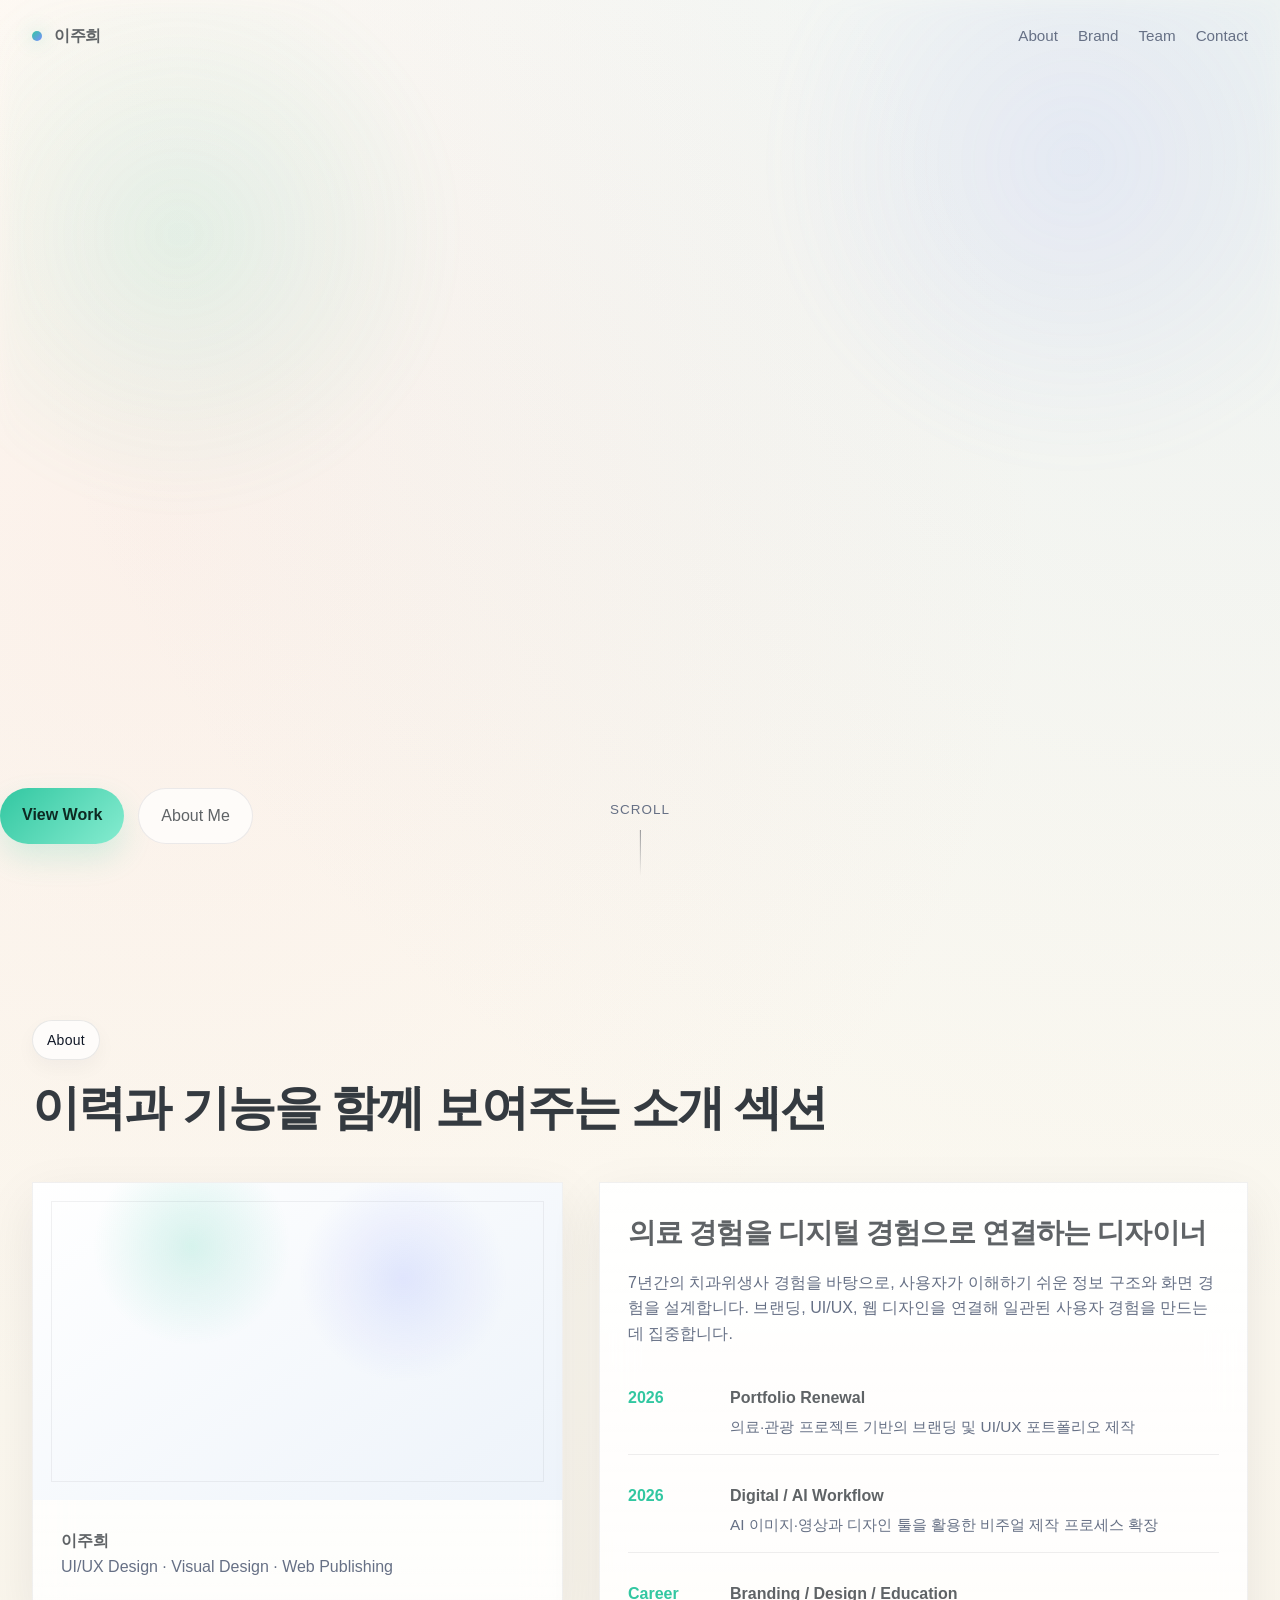
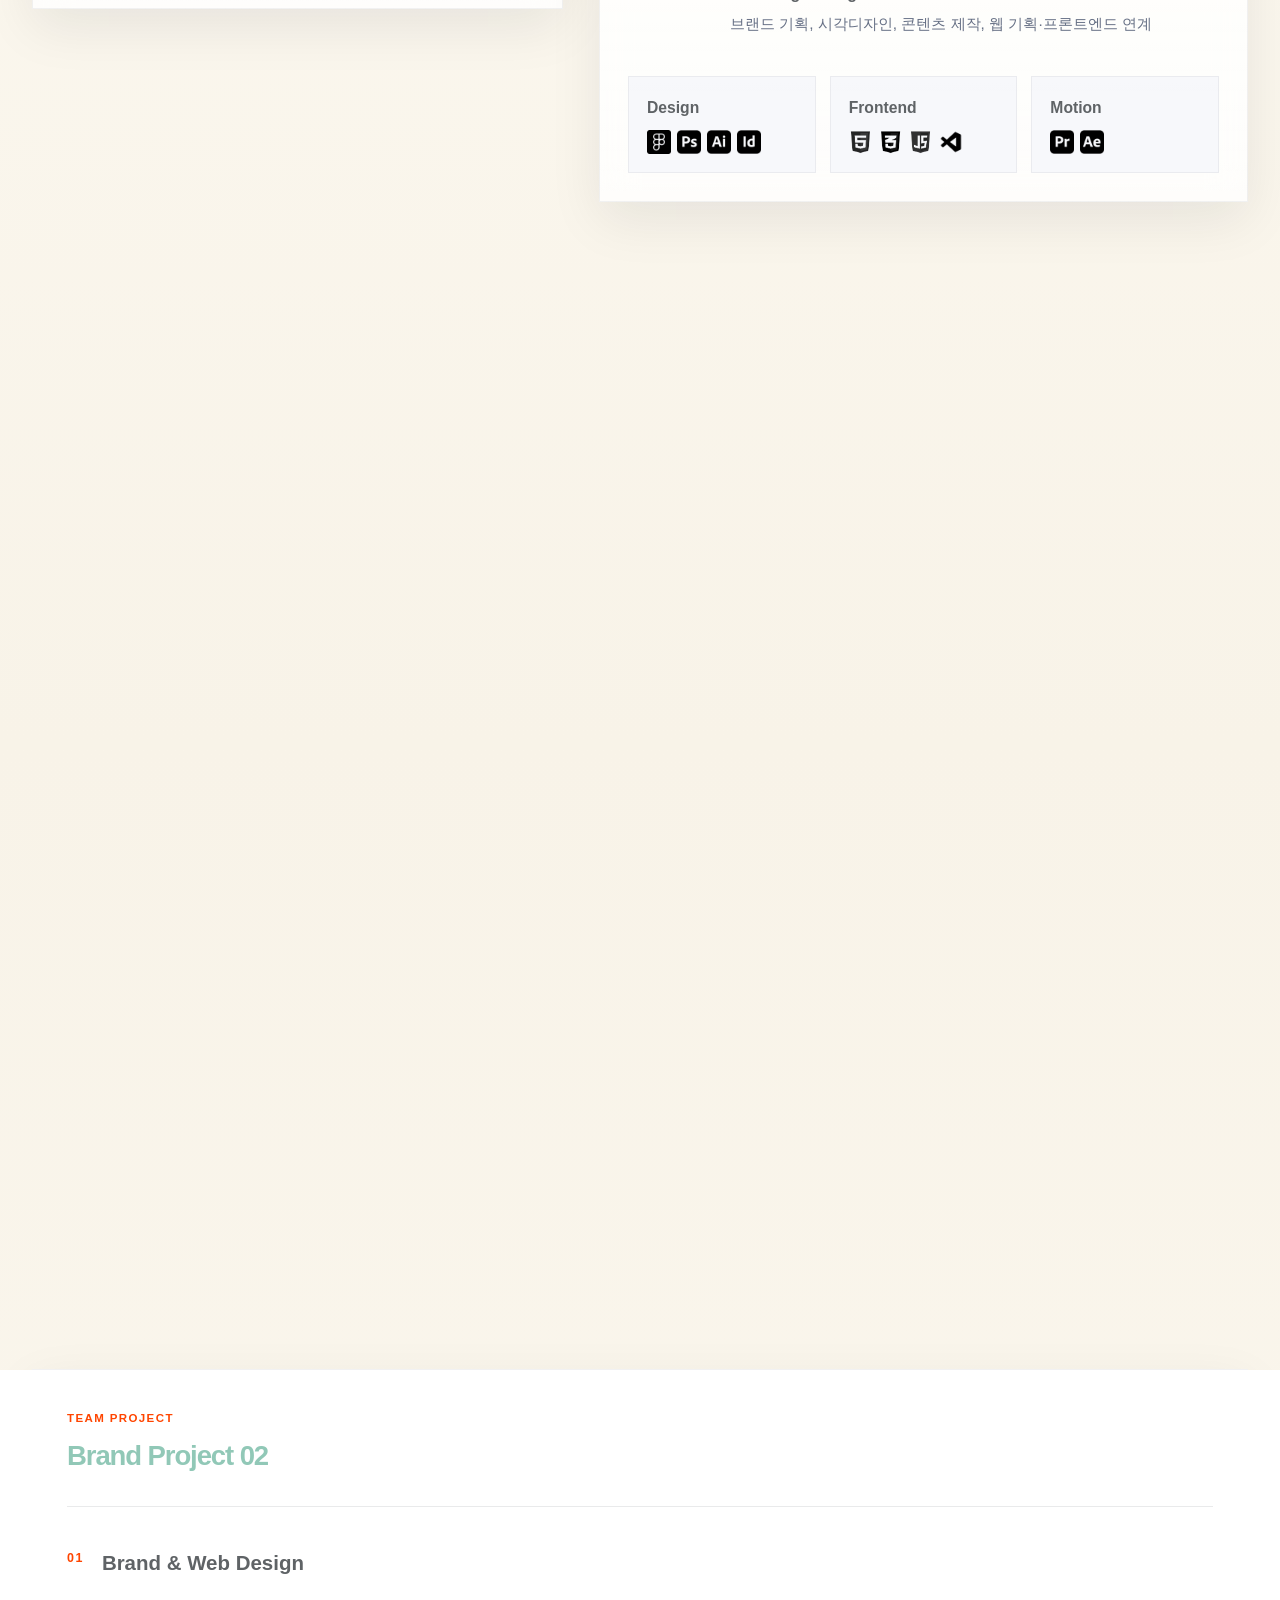
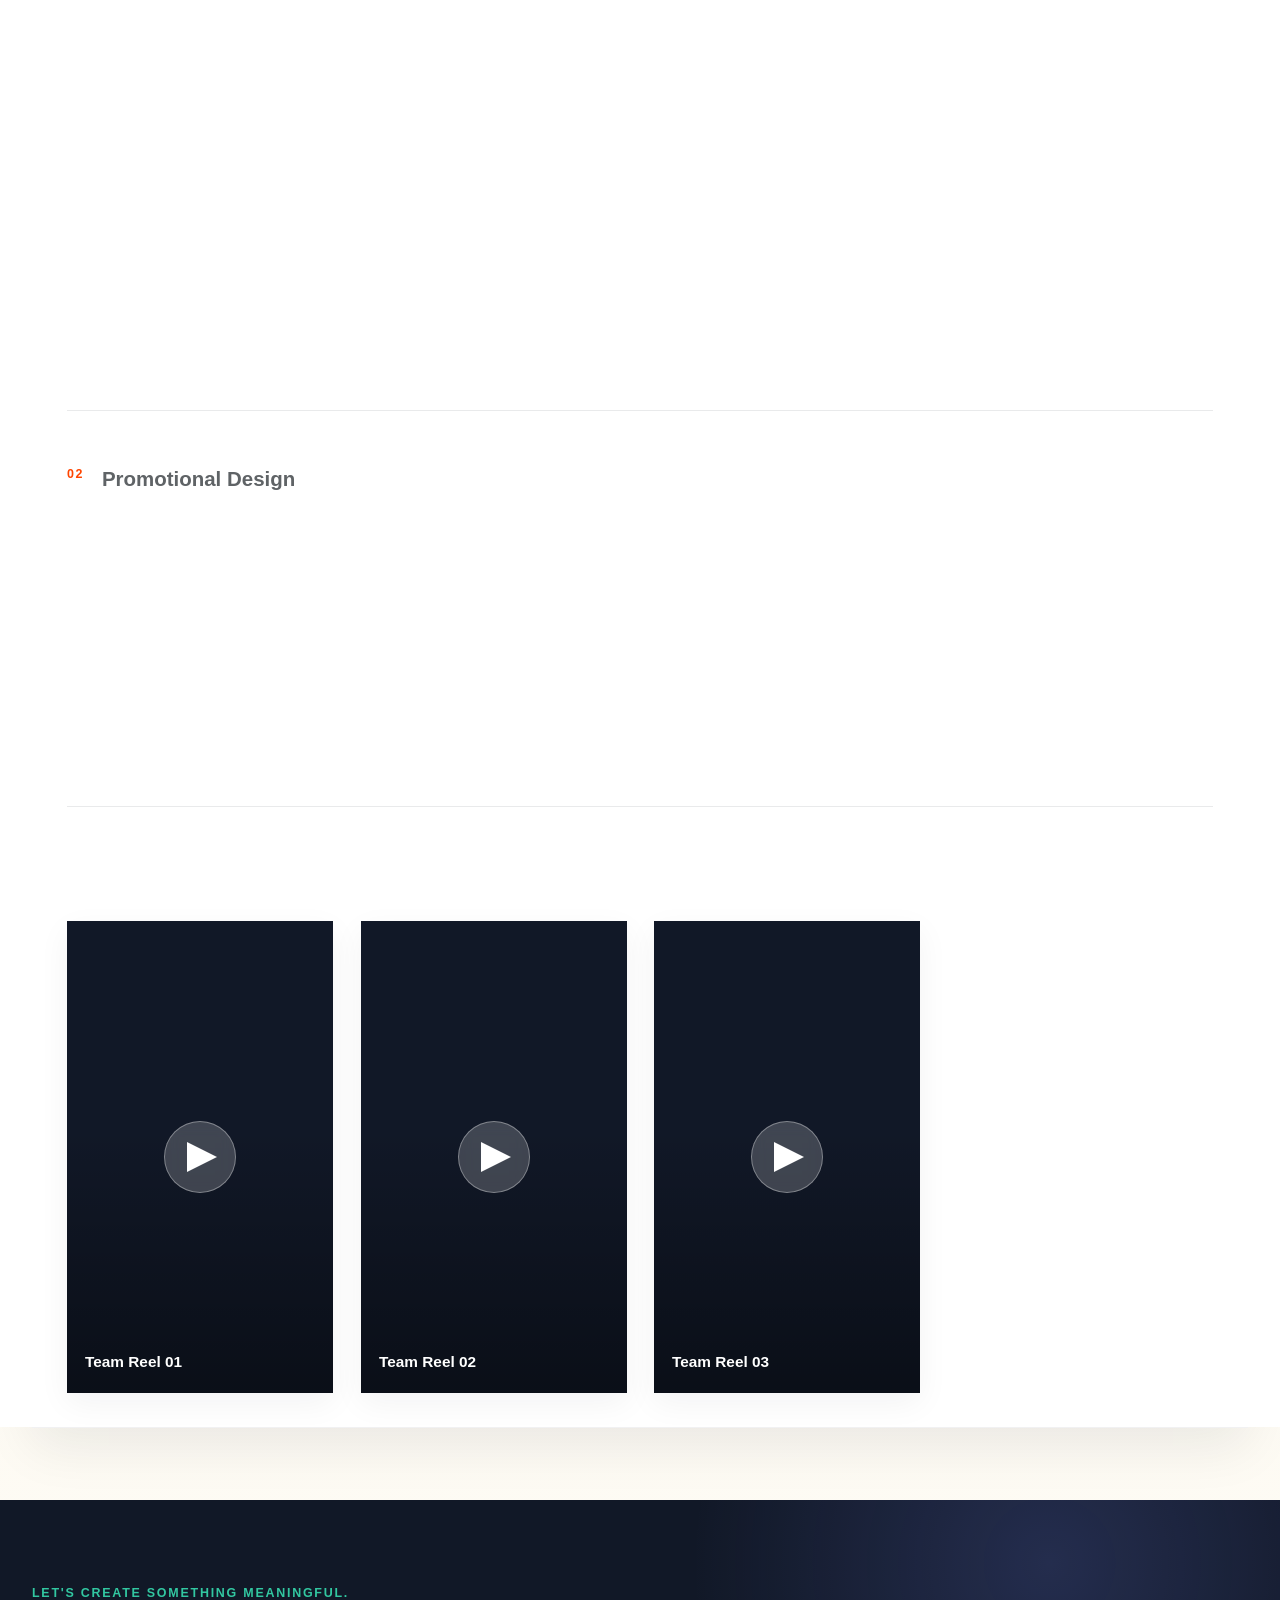
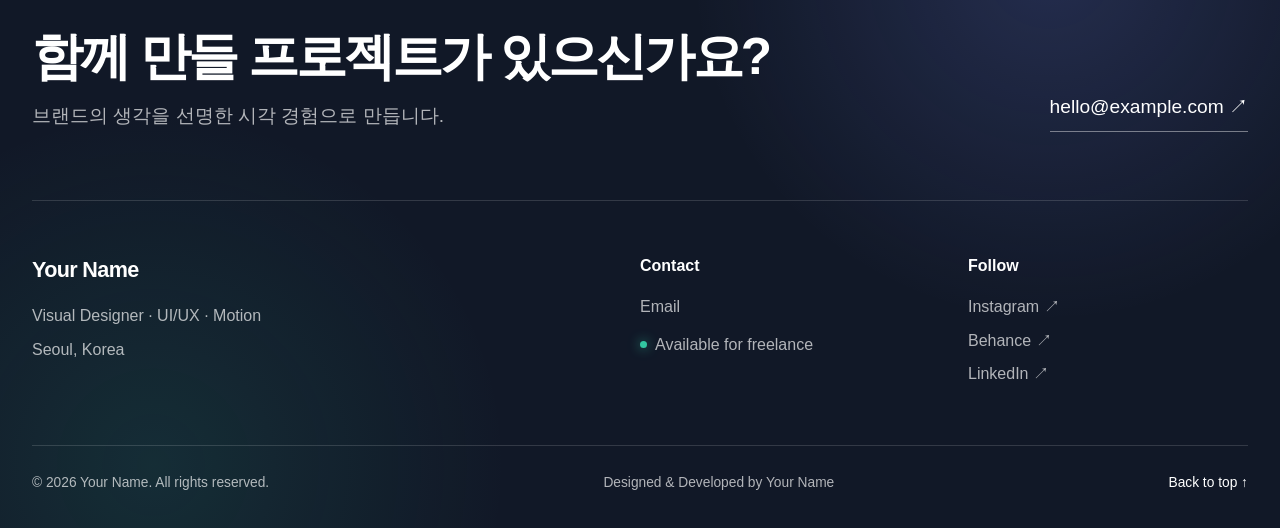
==== index.html @ fa0b9710 "Update index.html" ====
<!DOCTYPE html>
<html lang="ko">

<head>
  <meta charset="UTF-8" />
  <meta name="viewport" content="width=device-width, initial-scale=1.0" />
  <title>Portfolio</title>
  <link rel="shortcut icon" href="assets/img/favicon.svg" type="image/x-icon">
  <link rel="stylesheet" href="assets/css/style.css">

</head>

<body>
  <header class="site-header" id="siteHeader">
    <nav class="nav">
      <a href="#hero" class="brand">이주희</a>
      <div class="nav-links">
        <a href="#about">About</a>
        <a href="#branding">Brand</a>
        <a href="#team-project">Team</a>
        <a href="#contact">Contact</a>
      </div>
    </nav>
  </header>

  <main>
    <section class="hero" id="hero">
      <video class="hero-video" autoplay muted loop playsinline preload="metadata">
        <source src="assets/video/Portfolio_Hero_Video.mp4" />
      </video>
      <div class="hero-inner">
        <div class="hero-actions">
          <a class="btn btn-primary" href="#branding">View Work</a>
          <a class="btn btn-secondary" href="#about">About Me</a>
        </div>
      </div>

      <div class="scroll-indicator">Scroll</div>
    </section>

    <section class="section" id="about">
      <div class="container">
        <div class="section-head reveal reveal-scale">
          <div>
            <span class="eyebrow">About</span>
            <h2>이력과 기능을 함께 보여주는 소개 섹션</h2>
          </div>
          <!-- <p>
            단순한 자기소개가 아니라, 경력·작업 방향·도구 역량을 동시에 보여줄 수 있도록 설계한 영역입니다.
          </p> -->
        </div>

        <div class="about-grid">
          <article class="card profile-card reveal reveal-left">
            <div class="profile-media" style="background:
                radial-gradient(circle at 30% 20%, rgba(50,199,161,0.18), transparent 22%),
                radial-gradient(circle at 70% 30%, rgba(123,140,255,0.18), transparent 24%),
                linear-gradient(145deg, #ffffff 0%, #edf3fa 100%);
                position: relative; overflow: hidden;">
              <div style="position:absolute; inset:18px; border:1px solid rgba(17,24,39,0.06); border-radius:22px;">
                <video class="thumb-video" autoplay loop muted playsinline preload="metadata">
                  <source src="assets/video/소개영상.mp4" type="video/mp4" />
                </video>
              </div>
              <div style="position:relative; z-index:1; text-align:center; color:#fff;">
                <strong style="display:block; color:#fff; font-size:1.1rem; margin-bottom:8px;"></strong>
              </div>
            </div>
            <div class="profile-body">
              <strong>이주희</strong><br />
              <span style="color: var(--text-muted);">UI/UX Design · Visual Design · Web Publishing</span>
            </div>
          </article>

          <article class="card about-body reveal reveal-right">
            <h3>의료 경험을 디지털 경험으로 연결하는 디자이너</h3>
            <p>
              7년간의 치과위생사 경험을 바탕으로, 사용자가 이해하기 쉬운 정보 구조와 화면 경험을 설계합니다. 브랜딩, UI/UX, 웹 디자인을 연결해 일관된 사용자 경험을 만드는 데 집중합니다.
            </p>

            <div class="timeline">
              <div class="timeline-item">
                <div class="timeline-year">2026</div>
                <div class="timeline-role">
                  <strong>Portfolio Renewal</strong>
                  <span>의료·관광 프로젝트 기반의 브랜딩 및 UI/UX 포트폴리오 제작</span>
                </div>
              </div>
              <div class="timeline-item">
                <div class="timeline-year">2026</div>
                <div class="timeline-role">
                  <strong>Digital / AI Workflow</strong>
                  <span>AI 이미지·영상과 디자인 툴을 활용한 비주얼 제작 프로세스 확장</span>
                </div>
              </div>
              <div class="timeline-item">
                <div class="timeline-year">Career</div>
                <div class="timeline-role">
                  <strong>Branding / Design / Education</strong>
                  <span>브랜드 기획, 시각디자인, 콘텐츠 제작, 웹 기획·프론트엔드 연계</span>
                </div>
              </div>
            </div>

            <div class="skills">
              <section class="skill-group">
                <h4>Design</h4>
                <div class="skill-tags">
                  <span class="tool-item"><img src="assets/img/tool_icon/figma.png" alt="Figma"></span>
                  <span class="tool-item"><img src="assets/img/tool_icon/photoshop.png" alt="Photoshop"></span>
                  <span class="tool-item"><img src="assets/img/tool_icon/illustrator.png" alt="Illustrator"></span>
                  <span class="tool-item"><img src="assets/img/tool_icon/indesign.png" alt="InDesign"></span>
                </div>
              </section>
              <section class="skill-group">
                <h4>Frontend</h4>
                <div class="skill-tags">
                  <span class="tool-item"><img src="assets/img/tool_icon/html_icon.png" alt="HTML"></span>
                  <span class="tool-item"><img src="assets/img/tool_icon/css_icon.png" alt="CSS"></span>
                  <span class="tool-item"><img src="assets/img/tool_icon/js_icon.png" alt="JavaScript"></span>
                  <span class="tool-item"><img src="assets/img/tool_icon/vs_code.png" alt="VS Code"></span>
                </div>
              </section>
              <section class="skill-group">
                <h4>Motion</h4>
                <div class="skill-tags">
                  <span class="tool-item"><img src="assets/img/tool_icon/premiere.png" alt="Premiere Pro"></span>
                  <span class="tool-item"><img src="assets/img/tool_icon/aftereffects.png" alt="After Effects"></span>
                </div>
              </section>
            </div>
          </article>
        </div>
      </div>
    </section>

    <section class="section" id="branding">
      <div class="container">
        <div class="section-head reveal reveal-scale">
          <div>
            <span class="eyebrow">Branding Projects</span>
            <h2>브랜드의 핵심 결과물을 한눈에 살펴보기</h2>
          </div>
        </div>

        <div class="brand-stack">
          <section class="card brand-row reveal reveal-scale">
            <div class="brand-info brand1_color">
              <!-- 브랜드별 색상  brand1_color-->

              <div>
                <span class="project-type-label">Personal Project</span>
                <h3>Brand Project 01</h3>
              </div>
              <!-- <p>
                브랜드 컨셉, 비주얼 시스템, 웹 가이드와 웹사이트 결과물을 연결한 프로젝트.
              </p> -->
            </div>

            <div>
              <div class="brand-slider-head">
                <span class="brand-slider-title">Brand Planning · Mockup · Web Guide · Website · SNS · Campaign</span>
              </div>
              <div class="brand-track" id="brandTrack01">

                <article class="thumb-card brand-thumb">
                  <a href="path/guide1.html" target="_blank">
                    <img src="assets/img/brand.png" alt="brand">
                    <div class="thumb-overlay"><strong>Brand Planning</strong><span>Concept / Tone /
                        Strategy</span><span class="thumb-tools"><img src="assets/img/tool_icon/figma.png"
                          alt="Figma"><img src="assets/img/tool_icon/illustrator.png" alt="Illustrator"></span><span
                        class="brand-card-button">View Identity ↗</span></div>
                  </a>
                </article>

                <article class="thumb-card brand-thumb">
                  <a href="path/guide2.html" target="_blank">
                    <!-- <video class="thumb-video" muted loop playsinline preload="metadata">
                      <source src="assets/video/brand_thumbnail_video_sample.mp4" type="video/mp4" />
                    </video> -->

                    <img src="assets/img/sign.png" alt="brand">

                    <div class="thumb-overlay"><strong>Mockup</strong><span>Packaging / Application</span><span
                        class="thumb-tools"><img src="assets/img/tool_icon/photoshop.png" alt="Photoshop"><img
                          src="assets/img/tool_icon/illustrator.png" alt="Illustrator"></span><span
                        class="brand-card-button">View Mockup ↗</span></div>
                  </a>
                </article>

                <article class="thumb-card brand-thumb">
                  <a href="path/guide3.html" target="_blank">
                    <img src="assets/img/web_guide.png" alt="brand">
                    <div class="thumb-overlay"><strong>Web Guide</strong><span>IA / UI / Structure</span><span
                        class="thumb-tools"><img src="assets/img/tool_icon/figma.png" alt="Figma"></span><span
                        class="brand-card-button">View Guide ↗</span></div>
                  </a>
                </article>

                <article class="thumb-card brand-thumb">
                  <!-- <video class="thumb-video" autoplay muted loop playsinline><source src="assets/brand-01-site.mp4" type="video/mp4" /></video> -->
                  <a href="https://hijooeyy.github.io/pathdentalclinic/" target="_blank">
                    <img src="assets/img/web_site.png" alt="brand">
                    <div class="thumb-overlay"><strong>Website</strong><span>Live Screen / Publishing</span><span
                        class="thumb-tools"><img src="assets/img/tool_icon/html_icon.png" alt="HTML"><img
                          src="assets/img/tool_icon/css_icon.png" alt="CSS"><img src="assets/img/tool_icon/js_icon.png"
                          alt="JavaScript"></span><span class="brand-card-button">Visit Website ↗</span></div>
                  </a>
                </article>

                <!-- <article class="thumb-card brand-thumb">
                  <a href="#" target="_blank">
                    <img src="assets/img/brand_thumbnail_sample.jpg" alt="brand">
                    <div class="thumb-overlay"><strong>SNS Campaign</strong><span>Social / Promo Visual</span><span
                        class="thumb-tools"><img src="assets/img/tool_icon/photoshop.png" alt="Photoshop"><img
                          src="assets/img/tool_icon/illustrator.png" alt="Illustrator"></span><span
                        class="brand-card-button">View Campaign ↗</span></div>
                  </a>
                </article> -->

                <!-- <article class="thumb-card brand-thumb">
                  <video class="thumb-video" autoplay muted loop playsinline><source src="assets/brand-01-event.mp4" type="video/mp4" /></video>
                  <a href="#" target="_blank">
                    <img src="assets/img/brand_thumbnail_sample.jpg" alt="brand">
                    <div class="thumb-overlay"><strong>Event Landing</strong><span>Promotion / Landing Page</span><span
                        class="thumb-tools"><img src="assets/img/tool_icon/figma.png" alt="Figma"><img
                          src="assets/img/tool_icon/photoshop.png" alt="Photoshop"></span><span
                        class="brand-card-button">View Landing ↗</span></div>
                  </a>
                </article> -->
              </div>
            </div>
          </section>

          <div class="section-head team-section-head reveal reveal-scale" id="team-project">
            <div>
              <span class="eyebrow">Team Projects</span>
              <h2>함께 만든 과정과 결과물을 한눈에 살펴보기</h2>
            </div>
          </div>

          <section class="card brand-row reveal reveal-scale">
            <div class="brand-info brand2_color">
              <!-- 브랜드별 색상  brand2_color-->
              <div>
                <span class="project-type-label is-team">Team Project</span>
                <h3>Brand Project 02</h3>
              </div>
              <!-- <p>
                기획부터 디자인, 웹사이트 구축과 영상 콘텐츠까지 팀과 함께 완성한 통합 브랜드 프로젝트입니다.
              </p> -->
            </div>

            <div class="team-project-content">
              <section class="team-result-section">
                <div class="team-result-head">
                  <span class="team-result-number">01</span>
                  <div>
                    <h4>Brand &amp; Web Design</h4>
                  </div>
                </div>
                <div class="brand-track team-main-track" id="brandTrack02">
                  <article class="thumb-card brand-thumb">
                    <a href="select_busan/guide1.html" target="_blank">
                      <img src="assets/img/select_busan_brand_guide.png" alt="팀 프로젝트 기획">
                      <div class="thumb-overlay"><strong>Project Planning</strong><span>Research / Strategy /
                          Direction</span><span class="thumb-tools"><img src="assets/img/tool_icon/figma.png"
                            alt="Figma"><img src="assets/img/tool_icon/indesign.png" alt="InDesign"></span><span
                          class="brand-card-button">View Planning ↗</span></div>
                    </a>
                  </article>
                  <article class="thumb-card brand-thumb">
                    <a href="select_busan/guide2.html" target="_blank">
                      <img src="assets/img/select_busan_mockup 1.png" alt="팀 프로젝트 디자인 목업">
                      <div class="thumb-overlay"><strong>Design Mockup</strong><span>Visual System /
                          Application</span><span class="thumb-tools"><img src="assets/img/tool_icon/photoshop.png"
                            alt="Photoshop"><img src="assets/img/tool_icon/illustrator.png"
                            alt="Illustrator"></span><span class="brand-card-button">View Mockup ↗</span></div>
                    </a>
                  </article>
                  <article class="thumb-card brand-thumb">
                    <a href="select_busan/guide3.html" target="_blank">
                      <img src="assets/img/select_busan_webguide 1.png" alt="팀 프로젝트 사이트 가이드">
                      <div class="thumb-overlay"><strong>Site Guide</strong><span>IA / UI System /
                          Components</span><span class="thumb-tools"><img src="assets/img/tool_icon/figma.png"
                            alt="Figma"></span><span class="brand-card-button">View Guide ↗</span></div>
                    </a>
                  </article>
                  <article class="thumb-card brand-thumb">
                    <a href="https://jihyun-works.github.io/select-busan/" target="_blank">
                      <img src="assets/img/Team_cover4 1.png" alt="팀 프로젝트 웹사이트">
                      <div class="thumb-overlay"><strong>Live Website</strong><span>Publishing / Responsive
                          UI</span><span class="thumb-tools"><img src="assets/img/tool_icon/html_icon.png"
                            alt="HTML"><img src="assets/img/tool_icon/css_icon.png" alt="CSS"><img
                            src="assets/img/tool_icon/js_icon.png" alt="JavaScript"></span><span
                          class="brand-card-button">Visit Website ↗</span></div>
                    </a>
                  </article>
                </div>
              </section>

              <section class="team-result-section team-promotion-section">
                <div class="team-result-head">
                  <span class="team-result-number">02</span>
                  <div class="team-result-copy">
                    <h4>Promotional Design</h4>
                  </div>
                </div>
                <div class="team-promotion-grid">
                  <article class="thumb-card brand-thumb modal-card" data-modal-type="cardnews"
                    data-modal-title="Brand Story Card News" data-modal-description="브랜드의 배경과 핵심 가치를 소개하는 스토리형 카드뉴스입니다."
                    data-modal-role="Team Project / Card News Design" data-modal-tools="Photoshop, Illustrator"
                    data-modal-summary="브랜드의 시작과 핵심 메시지를 캐러셀 흐름에 맞춰 이해하기 쉽게 구성했습니다." data-modal-meta1-label="Channel"
                    data-modal-meta1-value="Instagram Carousel" data-modal-meta2-label="Pages"
                    data-modal-meta2-value="7 Pages" data-modal-meta3-label="Role"
                    data-modal-meta3-value="Planning / Visual Design" data-modal-meta4-label="Format"
                    data-modal-meta4-value="1080 × 1080" data-modal-tags="Team Project, Card News, Campaign"
                    data-modal-images="assets/img/select_busan1.png|assets/img/select_busan2.png|assets/img/select_busan3.png|assets/img/select_busan4.png">
                    <img src="assets/img/select_card_3 1.png" alt="select_busan1">
                    <div class="thumb-overlay"><strong>Cardnews 01</strong>
                      <!-- <span class="promo-card-description">브랜드의 시작과
                        핵심 가치를 소개하는 스토리형 카드뉴스</span><span class="thumb-tools"><img
                          src="assets/img/tool_icon/photoshop.png" alt="Photoshop"><img
                          src="assets/img/tool_icon/illustrator.png" alt="Illustrator"></span> -->
                    </div>
                  </article>
                  <article class="thumb-card brand-thumb modal-card" data-modal-type="cardnews"
                    data-modal-title="Campaign Guide Card News"
                    data-modal-description="캠페인 참여 방법과 주요 혜택을 정리한 정보형 카드뉴스입니다."
                    data-modal-role="Team Project / Card News Design" data-modal-tools="Photoshop, Figma"
                    data-modal-summary="캠페인 정보를 단계별로 나누고 핵심 혜택과 참여 방법이 빠르게 읽히도록 구성했습니다."
                    data-modal-meta1-label="Channel" data-modal-meta1-value="Instagram Carousel"
                    data-modal-meta2-label="Pages" data-modal-meta2-value="7 Pages" data-modal-meta3-label="Role"
                    data-modal-meta3-value="Information Design" data-modal-meta4-label="Format"
                    data-modal-meta4-value="1080 × 1080" data-modal-tags="Team Project, Card News, Information"
                    data-modal-images="assets/img/select_busan_cardnews1 1.png|assets/img/select_busan_cardnews2 1.png|assets/img/select_busan_cardnews4 1.png|assets/img/select_busan_cardnews5 1.png|assets/img/select_busan_cardnews6 1.png|assets/img/select_busan_cardnews7 1.png|assets/img/select_busan_cardnews8 1.png">
                    <img src="assets/img/select_card_2 1.png" alt="select_busan2">
                    <div class="thumb-overlay"><strong>Cardnews 02</strong>
                      <!-- <span class="promo-card-description">참여
                        방법과 주요 혜택을 단계별로 정리한 정보형 카드뉴스</span><span class="thumb-tools"><img
                          src="assets/img/tool_icon/photoshop.png" alt="Photoshop"><img
                          src="assets/img/tool_icon/figma.png" alt="Figma"></span> -->
                    </div>
                  </article>
                  <article class="thumb-card brand-thumb modal-card" data-modal-type="cardnews"
                    data-modal-title="Social Tips Card News" data-modal-description="브랜드와 관련된 유용한 팁을 친근하게 전달하는 카드뉴스입니다."
                    data-modal-role="Team Project / Content Design" data-modal-tools="Photoshop, Illustrator"
                    data-modal-summary="짧고 명확한 문장과 일관된 그래픽 시스템으로 정보의 가독성을 높였습니다." data-modal-meta1-label="Channel"
                    data-modal-meta1-value="SNS Content" data-modal-meta2-label="Pages" data-modal-meta2-value="7 Pages"
                    data-modal-meta3-label="Role" data-modal-meta3-value="Content / Graphic"
                    data-modal-meta4-label="Format" data-modal-meta4-value="1080 × 1080"
                    data-modal-tags="Team Project, Card News, Social"
                    data-modal-images="assets/img/card1 1.png|assets/img/card2 1.png|assets/img/card3 1.png|assets/img/card4 1.png|assets/img/card5 1.png">
                    <img src="assets/img/select_cards_1 1.png" alt="select_busan3">
                    <div class="thumb-overlay"><strong>Cardnews 03</strong>
                      <!-- <span class="promo-card-description">브랜드와 관련된
                        유용한 팁을 친근하게 전달하는 카드뉴스</span><span class="thumb-tools"><img
                          src="assets/img/tool_icon/photoshop.png" alt="Photoshop"><img
                          src="assets/img/tool_icon/illustrator.png" alt="Illustrator"></span> -->
                    </div>
                  </article>
                </div>
              </section>

              <section class="team-result-section team-reels-section">
                <div class="team-result-head reveal reveal-scale">
                  <span class="team-result-number">03</span>
                  <div>
                    <h4>Motion Contents</h4>
                  </div>
                </div>
                <div class="team-reels-grid">
                  <!-- <article class="thumb-card brand-thumb brand-film-card modal-card" data-modal-type="banner"
                    data-modal-title="Team Project Film" data-modal-description="팀 프로젝트의 기획과 제작 과정을 담은 가로형 브랜드 영상입니다."
                    data-modal-role="Team Project / Motion Design" data-modal-tools="Premiere Pro, After Effects"
                    data-modal-tags="Team Project, Brand Film, Motion"
                    data-modal-media="assets/video/brand_thumbnail_video_sample.mp4">
                    <video class="thumb-video" muted loop playsinline preload="metadata">
                      <source src="assets/video/brand_thumbnail_video_sample.mp4" type="video/mp4" />
                    </video>
                    <span class="landscape-play" aria-hidden="true">▶</span>
                    <div class="thumb-overlay"><strong>Project Film</strong><span>Brand Film / 16:9 Video</span><span
                        class="thumb-tools"><img src="assets/img/tool_icon/premiere.png" alt="Premiere Pro"><img
                          src="assets/img/tool_icon/aftereffects.png" alt="After Effects"></span><span
                        class="brand-card-button">Play Video ↗</span></div>
                  </article> -->
                  <article class="thumb-card brand-reel-card">
                    <video class="thumb-video" muted loop playsinline preload="metadata">
                      <source src="assets/video/이주희_릴스.mp4" type="video/mp4" />
                    </video>
                    <div class="thumb-play-button" aria-hidden="true"><span class="thumb-play-icon"></span></div>
                    <div class="team-reel-caption"><strong>Team Reel 01</strong>
                      <!-- <span>Campaign Motion</span><span
                        class="thumb-tools"><img src="assets/img/tool_icon/premiere.png" alt="Premiere Pro"><img
                          src="assets/img/tool_icon/aftereffects.png" alt="After Effects"></span> -->
                    </div>
                  </article>
                  <article class="thumb-card brand-reel-card">
                    <video class="thumb-video" muted loop playsinline preload="metadata">
                      <source src="assets/video/김지현_릴스.mp4" type="video/mp4" />
                    </video>
                    <div class="thumb-play-button" aria-hidden="true"><span class="thumb-play-icon"></span></div>
                    <div class="team-reel-caption"><strong>Team Reel 02</strong>
                      <!-- <span>Social Short-form</span><span
                        class="thumb-tools"><img src="assets/img/tool_icon/premiere.png" alt="Premiere Pro"><img
                          src="assets/img/tool_icon/aftereffects.png" alt="After Effects"></span> -->
                    </div>
                  </article>
                  <article class="thumb-card brand-reel-card">
                    <video class="thumb-video" muted loop playsinline preload="metadata">
                      <source src="assets/video/안혜영_릴스.mp4" type="video/mp4" />
                    </video>
                    <div class="thumb-play-button" aria-hidden="true"><span class="thumb-play-icon"></span></div>
                    <div class="team-reel-caption"><strong>Team Reel 03</strong>
                      <!-- <span>Brand Story</span><span
                        class="thumb-tools"><img src="assets/img/tool_icon/premiere.png" alt="Premiere Pro"><img
                          src="assets/img/tool_icon/aftereffects.png" alt="After Effects"></span> -->
                    </div>
                  </article>
                </div>
              </section>
            </div>
          </section>
        </div>
      </div>
    </section>

    <!-- <section class="section" id="works">
      <div class="container">
        <div class="section-head reveal reveal-scale">
          <div>
            <span class="eyebrow">Visual Content</span>
            <h2>포스터, 배너, 카드뉴스, 릴스·영상 작업을 구성</h2>
          </div>
          <p>
            정지형 비주얼 작업은 한 줄 안에서 함께 보여주고, 영상 작업은 별도 행으로 분리해 흐름이 자연스럽도록 정리했습니다.
          </p>
        </div>

        <div class="works-stack">
          <section class="card work-row reveal reveal-scale">
            <div class="work-row-head">
              <div>
                <h3>Posters · Banners · Card News</h3>
                <p>포스터, 디지털 배너, 카드뉴스를 팝업을 통해 자세히 확인하실 수 있습니다.</p>
              </div>
              <div class="slider-controls">
                <button class="slider-btn" type="button" data-slider-prev="visualTrack">←</button>
                <button class="slider-btn" type="button" data-slider-next="visualTrack">→</button>
              </div>
            </div>
            <div class="thumb-track slider-track" id="visualTrack" data-autoplay-slider="4200" data-loop-slider>

              <article class="poster-thumb thumb-card modal-card" data-modal-type="poster"
                data-modal-title="Poster Series A"
                data-modal-description="이벤트 홍보용 포스터 시리즈입니다. 타이포그래피와 무드 중심의 키비주얼 작업입니다." data-modal-role="Poster Design"
                data-modal-tools="Photoshop, Illustrator"
                data-modal-summary="전시/행사 성격의 키비주얼 포스터 시리즈입니다. 메인 타이포와 무드 중심 그래픽으로 메시지를 압축해 전달합니다."
                data-modal-meta1-label="Format" data-modal-meta1-value="A2 Poster / Digital Adaptation"
                data-modal-meta2-label="Client" data-modal-meta2-value="Brand Campaign" data-modal-meta3-label="Year"
                data-modal-meta3-value="2026" data-modal-meta4-label="Concept"
                data-modal-meta4-value="Bold Type / Minimal Mood" data-modal-tags="Typography, Campaign, Key Visual"
                data-modal-note-title="Editable Note"
                data-modal-note="이 영역은 포스터 전용 메모 박스입니다. 전시 개요, 인쇄 사양, 제작 포인트 등으로 자유롭게 수정하면 됩니다."
                data-modal-video="Poster motion teaser area" data-modal-link="https://example.com"
                data-modal-media="assets/img/poster_thumbnail_sample.jpg">
                <video class="thumb-video" muted loop playsinline preload="metadata">
                  <source src="assets/video/poster.mp4" type="video/mp4" />
                </video>
                <div class="thumb-overlay"><strong>Poster Series A</strong><span>Campaign / Event Visual</span><span
                    class="thumb-tools"><img src="assets/img/tool_icon/photoshop.png" alt="Photoshop"><img
                      src="assets/img/tool_icon/illustrator.png" alt="Illustrator"></span></div>
              </article>

              <article class="poster-thumb thumb-card modal-card" data-modal-type="poster"
                data-modal-title="Poster Series B" data-modal-description="브랜드 포스터 시리즈입니다."
                data-modal-role="Poster Design" data-modal-tools="Photoshop"
                data-modal-summary="브랜드 무드를 중심으로 전개한 포스터 시리즈입니다." data-modal-meta1-label="Format"
                data-modal-meta1-value="B1 / SNS Poster" data-modal-meta2-label="Client"
                data-modal-meta2-value="Brand Promotion" data-modal-meta3-label="Year" data-modal-meta3-value="2026"
                data-modal-meta4-label="Concept" data-modal-meta4-value="Graphic Mood"
                data-modal-tags="Poster, Branding" data-modal-note-title="Editable Note"
                data-modal-note="포스터 프로젝트 설명을 여기서 직접 바꿀 수 있습니다." data-modal-video="Poster preview"
                data-modal-link="https://example.com" data-modal-media="assets/img/poster_thumbnail_sample.jpg">
                <video class="thumb-video" muted loop playsinline preload="metadata">
                  <source src="assets/video/poster.mp4" type="video/mp4" />
                </video>
                <div class="thumb-overlay"><strong>Poster Series B</strong><span>Brand / Promotion</span><span
                    class="thumb-tools"><img src="assets/img/tool_icon/photoshop.png" alt="Photoshop"><img
                      src="assets/img/tool_icon/illustrator.png" alt="Illustrator"></span></div>
              </article>

              <article class="ad-thumb thumb-card modal-card" data-modal-type="banner" data-modal-title="Banner Set A"
                data-modal-description="디지털 배너 광고 세트입니다." data-modal-role="Banner Design"
                data-modal-tools="Photoshop, Figma" data-modal-summary="퍼포먼스 배너와 SNS용 변형 소재를 함께 설계한 배너 세트입니다."
                data-modal-meta1-label="Platform" data-modal-meta1-value="Meta / Web / App"
                data-modal-meta2-label="Campaign" data-modal-meta2-value="Seasonal Promotion"
                data-modal-meta3-label="Size" data-modal-meta3-value="1080x1080 / 1200x628"
                data-modal-meta4-label="Placement" data-modal-meta4-value="Feed / Display / Landing"
                data-modal-tags="Banner, Performance, SNS" data-modal-note-title="Editable Note"
                data-modal-note="배너는 플랫폼, 사이즈, CTA 방향 등을 이 박스에서 자유롭게 수정하면 됩니다." data-modal-video="Banner motion preview"
                data-modal-link="https://example.com" data-modal-media="assets/img/banner_sample.jpeg">
                <video class="thumb-video" muted loop playsinline preload="metadata">
                  <source src="assets/video/ad_sample_01.mp4" type="video/mp4" />
                </video>
                <div class="thumb-overlay"><strong>Banner Set A</strong><span>Digital Ad System</span><span
                    class="thumb-tools"><img src="assets/img/tool_icon/photoshop.png" alt="Photoshop"><img
                      src="assets/img/tool_icon/figma.png" alt="Figma"></span></div>
              </article>

              <article class="ad-thumb thumb-card modal-card" data-modal-type="banner" data-modal-title="Banner Set B"
                data-modal-description="프로모션 웹 배너 세트입니다." data-modal-role="Banner Design" data-modal-tools="Photoshop"
                data-modal-summary="웹 프로모션 메인/서브 배너 세트입니다." data-modal-meta1-label="Platform"
                data-modal-meta1-value="Website" data-modal-meta2-label="Campaign" data-modal-meta2-value="Promotion"
                data-modal-meta3-label="Size" data-modal-meta3-value="PC / Mobile Responsive"
                data-modal-meta4-label="Placement" data-modal-meta4-value="Hero / Mid Banner"
                data-modal-tags="Banner, Web" data-modal-note-title="Editable Note"
                data-modal-note="배너 프로젝트 설명을 이 텍스트로 바꾸면 됩니다." data-modal-video="Banner motion preview"
                data-modal-link="https://example.com" data-modal-media="assets/img/banner_sample.jpeg">
                <video class="thumb-video" muted loop playsinline preload="metadata">
                  <source src="assets/video/ad_sample_01.mp4" type="video/mp4" />
                </video>
                <div class="thumb-overlay"><strong>Banner Set B</strong><span>Web Promotion</span><span
                    class="thumb-tools"><img src="assets/img/tool_icon/photoshop.png" alt="Photoshop"><img
                      src="assets/img/tool_icon/figma.png" alt="Figma"></span></div>
              </article>

              <article class="cardnews-thumb thumb-card modal-card" data-modal-type="cardnews"
                data-modal-title="Card News Series A"
                data-modal-description="브랜드 메시지를 카드뉴스 형식으로 재구성한 시리즈입니다. 모달에서 여러 장의 카드뉴스를 순서대로 확인할 수 있습니다."
                data-modal-role="Card News Design" data-modal-tools="Photoshop, Illustrator"
                data-modal-summary="인스타그램 캐러셀 형식의 카드뉴스입니다. 첫 장에서 주제를 제시하고 뒤로 갈수록 정보 흐름이 이어지도록 구성했습니다."
                data-modal-meta1-label="Topic" data-modal-meta1-value="Brand Story" data-modal-meta2-label="Pages"
                data-modal-meta2-value="7 Pages" data-modal-meta3-label="Flow"
                data-modal-meta3-value="Cover → Info → CTA" data-modal-meta4-label="Style"
                data-modal-meta4-value="Editorial Carousel" data-modal-tags="Card News, Carousel, Storytelling"
                data-modal-note-title="Editable Note"
                data-modal-note="카드뉴스는 페이지 흐름, 표지 방향, 정보 구성 방식 등을 이 박스에서 자유롭게 수정할 수 있습니다."
                data-modal-video="Card news preview" data-modal-link="https://example.com"
                data-modal-images="assets/img/CardNews1.png|assets/img/CardNews2.png|assets/img/CardNews3.png|assets/img/CardNews4.png|assets/img/CardNews5.png|assets/img/CardNews6.png|assets/img/CardNews7.png">
                <div class="thumb-image">
                  <img src="assets/img/CardNews1.png" alt="card news">
                </div>
                <div class="thumb-overlay"><strong>Card News Series A</strong><span>Brand Story / Slide Deck</span><span
                    class="thumb-tools"><img src="assets/img/tool_icon/photoshop.png" alt="Photoshop"><img
                      src="assets/img/tool_icon/illustrator.png" alt="Illustrator"></span>
                </div>
              </article>

              <article class="cardnews-thumb thumb-card modal-card" data-modal-type="cardnews"
                data-modal-title="Card News Series B" data-modal-description="프로모션 콘텐츠를 정보형 카드뉴스로 정리한 작업입니다."
                data-modal-role="Card News Design" data-modal-tools="Photoshop, Figma"
                data-modal-summary="정보 전달 중심의 프로모션 카드뉴스입니다." data-modal-meta1-label="Topic"
                data-modal-meta1-value="Promotion" data-modal-meta2-label="Pages" data-modal-meta2-value="7 Pages"
                data-modal-meta3-label="Flow" data-modal-meta3-value="Intro → Detail → CTA"
                data-modal-meta4-label="Style" data-modal-meta4-value="Clean Info Layout"
                data-modal-tags="Promotion, Information" data-modal-note-title="Editable Note"
                data-modal-note="카드뉴스 프로젝트용 자유 메모 영역입니다." data-modal-video="Card news preview"
                data-modal-link="https://example.com"
                data-modal-images="assets/img/CardNews1.png|assets/img/CardNews2.png|assets/img/CardNews3.png|assets/img/CardNews4.png|assets/img/CardNews5.png|assets/img/CardNews6.png|assets/img/CardNews7.png">
                <div class="thumb-image">
                  <img src="assets/img/CardNews1.png" alt="card news">
                </div>
                <div class="thumb-overlay"><strong>Card News Series B</strong><span>Promotion / Information</span><span
                    class="thumb-tools"><img src="assets/img/tool_icon/photoshop.png" alt="Photoshop"><img
                      src="assets/img/tool_icon/illustrator.png" alt="Illustrator"></span></div>
              </article>





            </div>
          </section>

          <section class="card work-row reveal reveal-scale">
            <div class="work-row-head">
              <div>
                <h3>Reels & Videos</h3>
                <p>릴스, 숏폼, 모션 중심 작업물로 영상에 마우스를 가져가면 영상이 플레이 됩니다.</p>
              </div>
              <div class="slider-controls">
                <button class="slider-btn" type="button" data-slider-prev="videoTrack">←</button>
                <button class="slider-btn" type="button" data-slider-next="videoTrack">→</button>
              </div>
            </div>
            <div class="thumb-track slider-track" id="videoTrack">
              <article class="reels-thumb thumb-card">
                <video class="thumb-video" muted loop playsinline preload="metadata">
                  <source src="assets/video/Reels_sample_01.mp4" type="video/mp4" />
                </video>
                <div class="thumb-play-button" aria-hidden="true">
                  <span class="thumb-play-icon"></span>
                </div>
                <div class="thumb-overlay">
                  <strong>Reel Project A</strong>
                  <span>Short-form Motion</span>
                  <span class="thumb-tools"><img src="assets/img/tool_icon/premiere.png" alt="Premiere Pro"><img
                      src="assets/img/tool_icon/aftereffects.png" alt="After Effects"></span>
                </div>
              </article>

              <article class="reels-thumb thumb-card">
                <video class="thumb-video" muted loop playsinline preload="metadata">
                  <source src="assets/video/Reels_sample_01.mp4" type="video/mp4" />
                </video>
                <div class="thumb-play-button" aria-hidden="true">
                  <span class="thumb-play-icon"></span>
                </div>
                <div class="thumb-overlay">
                  <strong>Reel Project B</strong>
                  <span>Campaign Motion</span>
                  <span class="thumb-tools"><img src="assets/img/tool_icon/premiere.png" alt="Premiere Pro"><img
                      src="assets/img/tool_icon/aftereffects.png" alt="After Effects"></span>
                </div>
              </article>

              <article class="reels-thumb thumb-card">
                <video class="thumb-video" muted loop playsinline preload="metadata">
                  <source src="assets/video/Reels_sample_01.mp4" type="video/mp4" />
                </video>
                <div class="thumb-play-button" aria-hidden="true">
                  <span class="thumb-play-icon"></span>
                </div>
                <div class="thumb-overlay">
                  <strong>Reel Project C</strong>
                  <span>Brand Reel</span>
                  <span class="thumb-tools"><img src="assets/img/tool_icon/premiere.png" alt="Premiere Pro"><img
                      src="assets/img/tool_icon/aftereffects.png" alt="After Effects"></span>
                </div>
              </article>

              <article class="reels-thumb thumb-card">
                <video class="thumb-video" muted loop playsinline preload="metadata">
                  <source src="assets/video/Reels_sample_01.mp4" type="video/mp4" />
                </video>
                <div class="thumb-play-button" aria-hidden="true">
                  <span class="thumb-play-icon"></span>
                </div>
                <div class="thumb-overlay">
                  <strong>Reel Project D</strong>
                  <span>Ad Motion</span>
                  <span class="thumb-tools"><img src="assets/img/tool_icon/premiere.png" alt="Premiere Pro"><img
                      src="assets/img/tool_icon/aftereffects.png" alt="After Effects"></span>
                </div>
              </article>

              <article class="reels-thumb thumb-card">
                <video class="thumb-video" muted loop playsinline preload="metadata">
                  <source src="assets/video/Reels_sample_01.mp4" type="video/mp4" />
                </video>
                <div class="thumb-play-button" aria-hidden="true">
                  <span class="thumb-play-icon"></span>
                </div>
                <div class="thumb-overlay">
                  <strong>Reel Project E</strong>
                  <span>Brand Intro</span>
                  <span class="thumb-tools"><img src="assets/img/tool_icon/premiere.png" alt="Premiere Pro"><img
                      src="assets/img/tool_icon/aftereffects.png" alt="After Effects"></span>
                </div>
              </article>

              <article class="reels-thumb thumb-card">
                <video class="thumb-video" muted loop playsinline preload="metadata">
                  <source src="assets/video/Reels_sample_01.mp4" type="video/mp4" />
                </video>
                <div class="thumb-play-button" aria-hidden="true">
                  <span class="thumb-play-icon"></span>
                </div>
                <div class="thumb-overlay">
                  <strong>Reel Project F</strong>
                  <span>Brand Intro</span>
                  <span class="thumb-tools"><img src="assets/img/tool_icon/premiere.png" alt="Premiere Pro"><img
                      src="assets/img/tool_icon/aftereffects.png" alt="After Effects"></span>
                </div>
              </article>
              <article class="reels-thumb thumb-card modal-card" data-modal-title="Reel Project F"
                data-modal-description="브랜드 인트로 영상입니다." data-modal-role="Motion Design / Short-form"
                data-modal-tools="Premiere Pro, AI Video" data-modal-video="Reel preview area"
                data-modal-link="https://example.com">
                <video class="thumb-video" muted loop playsinline preload="metadata">
                  <source src="assets/video/Reels_sample_01.mp4" type="video/mp4" />
                </video>
                <div class="thumb-play-button" aria-hidden="true">
                  <span class="thumb-play-icon"></span>
                </div>
                <div class="thumb-overlay">
                  <strong>Reel Project F</strong>
                  <span>Brand Intro</span>
                </div>
              </article>
            </div>
          </section>
        </div>
      </div>
    </section> -->
  </main>

  <footer class="site-footer" id="contact">
    <div class="footer-inner">
      <div class="footer-cta">
        <span class="footer-eyebrow">LET'S CREATE SOMETHING MEANINGFUL.</span>
        <div class="footer-cta-row">
          <div>
            <h2>함께 만들 프로젝트가 있으신가요?</h2>
            <p>브랜드의 생각을 선명한 시각 경험으로 만듭니다.</p>
          </div>
          <a class="footer-mail" href="mailto:hello@example.com" aria-label="이메일 보내기">
            hello@example.com <span aria-hidden="true">↗</span>
          </a>
        </div>
      </div>

      <div class="footer-grid">
        <div class="footer-column footer-intro">
          <strong>Your Name</strong>
          <span>Visual Designer · UI/UX · Motion</span>
          <span>Seoul, Korea</span>
        </div>
        <div class="footer-column">
          <strong>Contact</strong>
          <a href="mailto:hello@example.com">Email</a>
          <span class="footer-available"><i aria-hidden="true"></i> Available for freelance</span>
        </div>
        <div class="footer-column">
          <strong>Follow</strong>
          <a href="#" aria-label="Instagram 페이지">Instagram <span aria-hidden="true">↗</span></a>
          <a href="#" aria-label="Behance 페이지">Behance <span aria-hidden="true">↗</span></a>
          <a href="#" aria-label="LinkedIn 페이지">LinkedIn <span aria-hidden="true">↗</span></a>
        </div>
      </div>

      <div class="footer-bottom">
        <span>© 2026 Your Name. All rights reserved.</span>
        <span>Designed &amp; Developed by Your Name</span>
        <a href="#hero">Back to top <span aria-hidden="true">↑</span></a>
      </div>
    </div>
  </footer>


  <div class="modal" id="portfolioModal" aria-hidden="true" role="dialog" aria-modal="true">
    <div class="modal-dialog">
      <button class="modal-close" type="button" aria-label="닫기">✕</button>
      <div class="modal-content">
        <div class="modal-gallery">
          <div class="modal-hero-wrap">
            <button class="modal-nav modal-nav-prev" id="modalPrev" type="button" aria-label="이전 이미지">←</button>
            <div class="modal-hero-media" id="modalHeroMedia">Main Preview</div>
            <button class="modal-nav modal-nav-next" id="modalNext" type="button" aria-label="다음 이미지">→</button>
            <div class="modal-page-indicator" id="modalPageIndicator">1 / 1</div>
          </div>
          <div class="modal-thumbs" id="modalThumbs">
            <div class="modal-thumb">Mockup 01</div>
            <div class="modal-thumb">Mockup 02</div>
            <div class="modal-thumb">Wireframe</div>
          </div>
        </div>

        <div class="modal-body" id="modalDynamicBody"></div>
      </div>
    </div>
  </div>

  <!-- ===== Modal layout templates: edit these HTML blocks directly ===== -->
  <template id="modalTemplatePoster">
    <span class="modal-type-badge">Poster Project</span>
    <div class="modal-summary-card">
      <strong data-field="title">Project Title</strong>
      <p data-field="description">Project description</p>
    </div>
    <div class="modal-meta-grid">
      <div class="modal-meta-card">
        <strong>Role</strong>
        <span data-field="role">Poster Design</span>
      </div>
      <div class="modal-meta-card">
        <strong>Tools</strong>
        <span data-field="tools">Photoshop, Illustrator</span>
      </div>

      <div>
        <strong style="display:block; margin-bottom:10px;">Keywords</strong>
        <div class="modal-tag-list" data-list="tags"></div>
      </div>


    </div>
  </template>

  <template id="modalTemplateBanner">
    <span class="modal-type-badge">Banner Project</span>
    <div class="modal-summary-card">
      <strong data-field="title">Project Title</strong>
      <p data-field="description">Project description</p>
    </div>
    <div class="modal-meta-grid">
      <div class="modal-meta-card">
        <strong>Role</strong>
        <span data-field="role">Banner Design</span>
      </div>
      <div class="modal-meta-card">
        <strong>Tools</strong>
        <span data-field="tools">Photoshop, Figma</span>
      </div>

    </div>

    <div>
      <strong style="display:block; margin-bottom:10px;">Keywords</strong>
      <div class="modal-tag-list" data-list="tags"></div>
    </div>

  </template>

  <template id="modalTemplateCardnews">
    <span class="modal-type-badge">Card News Project</span>
    <div class="modal-summary-card">
      <strong data-field="title">Project Title</strong>
      <p data-field="description">Project description</p>
    </div>

    <div class="modal-meta-card">
      <strong>Tools</strong>
      <span data-field="tools">Photoshop, Figma</span>
    </div>

    </div>

    <div>
      <strong style="display:block; margin-bottom:10px;">Keywords</strong>
      <div class="modal-tag-list" data-list="tags"></div>
    </div>

    <div class="modal-actions">
      <!-- <a class="modal-link" id="modalLink" href="#" target="_blank" rel="noreferrer noopener">Visit Website</a> -->
      <a class="modal-action-link" id="modalSubLink" href="#" target="_blank" rel="noreferrer noopener">View
        Campaign</a>
    </div>
  </template>

  <template id="modalTemplateDefault">
    <span class="modal-type-badge">Project Detail</span>
    <div class="modal-summary-card">
      <strong data-field="title">Project Title</strong>
      <p data-field="description">Project description</p>
    </div>
    <div class="modal-meta-grid">
      <div class="modal-meta-card">
        <strong>Role</strong>
        <span data-field="role">Role information</span>
      </div>
      <div class="modal-meta-card">
        <strong>Tools</strong>
        <span data-field="tools">Tool information</span>
      </div>
      <div class="modal-meta-card">
        <strong data-field="meta1Label">Info 01</strong>
        <span data-field="meta1Value">Value 01</span>
      </div>
      <div class="modal-meta-card">
        <strong data-field="meta2Label">Info 02</strong>
        <span data-field="meta2Value">Value 02</span>
      </div>
    </div>
    <div class="modal-note-box">
      <strong>Summary</strong>
      <p data-field="summary">Summary text</p>
    </div>
    <div>
      <strong style="display:block; margin-bottom:10px;">Keywords</strong>
      <div class="modal-tag-list" data-list="tags"></div>
    </div>
    <div class="modal-note-box">
      <strong data-field="noteTitle">Editable Note</strong>
      <p data-field="note">Write any note here.</p>
    </div>
    <div class="modal-actions">
      <a class="modal-link" id="modalLink" href="#" target="_blank" rel="noreferrer noopener">Visit Website</a>
      <a class="modal-action-link" id="modalSubLink" href="#" target="_blank" rel="noreferrer noopener">View Detail</a>
    </div>
  </template>

  <script src="assets/js/script.js?v=20260910-10"></script>

</body>

</html>
---- assets/css/style.css ----
:root {
  --bg: #f7f8fb;
  --bg-soft: #ffffff;
  --surface: rgba(255, 255, 255, 0.82);
  --surface-strong: rgba(255, 255, 255, 0.96);
  --text: #5F6366;
  --text-muted: #667085;
  --line: rgba(17, 24, 39, 0.09);
  --accent: #32c7a1;
  --accent-2: #7b8cff;
  --shadow: 0 18px 50px rgba(15, 23, 42, 0.08);
  --radius-lg: 28px;
  --radius-md: 20px;
  --radius-sm: 14px;
  --container: min(1600px, calc(100% - 64px));
  --transition: 320ms cubic-bezier(.2, .8, .2, 1);
  --nav-h: 84px;
}

* {
  box-sizing: border-box;
}

html {
  scroll-behavior: smooth;
  scroll-padding-top: calc(var(--nav-h) + 24px);
}

body {
  margin: 0;
  font-family: -apple-system, BlinkMacSystemFont, "Segoe UI", Roboto, "Noto Sans KR", sans-serif;
background:
  radial-gradient(circle at top right, rgba(127, 177, 210, 0.14), transparent 24%),
  radial-gradient(circle at 12% 10%, rgba(235, 168, 164, 0.12), transparent 18%),
  linear-gradient(180deg, #fffdf7 0%, #f8f3e8 44%, #fffdf7 100%);
  color: var(--text);
  line-height: 1.6;
  overflow-x: hidden;
}

img,
video {
  display: block;
  max-width: 100%;
}

a {
  color: inherit;
  text-decoration: none;
}

button {
  font: inherit;
}

.container {
  width: var(--container);
  margin: 0 auto;
}

.section {
  padding: 120px 0;
  position: relative;
  scroll-margin-top: 0;
}

.eyebrow {
  display: inline-flex;
  align-items: center;
  gap: 8px;
  padding: 8px 14px;
  border: 1px solid var(--line);
  border-radius: 999px;
  color: #111827;
  font-size: 0.875rem;
  letter-spacing: 0.02em;
  background: rgba(255, 255, 255, 0.72);
  /* background: #86ecd0; */
  backdrop-filter: blur(10px);
  box-shadow: 0 8px 20px rgba(15, 23, 42, 0.04);
}

.section-head {
  display: flex;
  justify-content: space-between;
  align-items: end;
  gap: 24px;
  margin-bottom: 40px;
}

.section-head h2 {
  color: #343A40;
  margin: 14px 0 0;
  font-size: clamp(2rem, 4vw, 3rem);
  line-height: 1.4;
  letter-spacing: -0.04em;
}

.section-head p {
  max-width: 540px;
  color: var(--text-muted);
  margin: 0;
}

.site-header {
  position: fixed;
  inset: 0 0 auto 0;
  z-index: 50;
  padding: 18px 0;
  transition:
    background var(--transition),
    border-color var(--transition),
    backdrop-filter var(--transition),
    box-shadow var(--transition);
}

.site-header.scrolled {
  background: rgba(255, 255, 255, 0.78);
  border-bottom: 1px solid rgba(17, 24, 39, 0.06);
  backdrop-filter: blur(16px);
  box-shadow: 0 10px 30px rgba(15, 23, 42, 0.05);
}

.nav {
  width: var(--container);
  max-width: 1600px;
  margin: 0 auto;
  display: flex;
  align-items: center;
  justify-content: space-between;
  gap: 20px;
}

.brand {
  font-weight: 700;
  letter-spacing: -0.03em;
  font-size: 1rem;
  display: inline-flex;
  align-items: center;
  gap: 12px;
}

.brand::before {
  content: "";
  width: 10px;
  height: 10px;
  border-radius: 999px;
  background: linear-gradient(135deg, var(--accent), var(--accent-2));
  box-shadow: 0 0 18px rgba(50, 199, 161, 0.35);
}

.nav-links {
  display: flex;
  gap: 20px;
  align-items: center;
  color: var(--text-muted);
  font-size: 0.95rem;
}

.nav-links a {
  position: relative;
  padding: 6px 0;
  transition: color var(--transition), transform var(--transition);
}

.nav-links a::after {
  content: "";
  position: absolute;
  left: 0;
  bottom: 0;
  width: 100%;
  height: 1px;
  background: linear-gradient(90deg, var(--accent), transparent);
  transform: scaleX(0);
  transform-origin: left;
  transition: transform var(--transition);
}

.nav-links a:hover,
.nav-links a:focus-visible {
  color: var(--text);
  transform: translateY(-1px);
}

.nav-links a:hover::after,
.nav-links a:focus-visible::after {
  transform: scaleX(1);
}

.hero {
  min-height: 100svh;
  display: grid;
  align-items: end;
  padding: 118px 0 56px;
  position: relative;
  overflow: clip;
  isolation: isolate;
}

.hero::before {
  content: "";
  position: absolute;
  inset: 0;
  background:
    radial-gradient(circle at 14% 26%, rgba(50, 199, 161, 0.11), transparent 22%),
    radial-gradient(circle at 84% 18%, rgba(123, 140, 255, 0.10), transparent 24%);
  filter: blur(10px);
  pointer-events: none;
  animation: heroGlow 10s ease-in-out infinite alternate;
}

.hero-video {
  position: absolute;
  inset: 0;
  width: 100%;
  height: 100%;
  object-fit: contain;
  /* opacity: 0.08; */
  /* filter: saturate(1.02) contrast(1.02);
      transform: scale(1.05);
      animation: heroVideoFloat 16s ease-in-out infinite alternate;
      background:
        radial-gradient(circle at 20% 20%, rgba(50, 199, 161, 0.10), transparent 26%),
        radial-gradient(circle at 78% 24%, rgba(123, 140, 255, 0.12), transparent 24%),
        linear-gradient(135deg, #ffffff 0%, #f4f7fb 52%, #eef3fb 100%); */
}

/* .hero-overlay {
      position: absolute;
      inset: 0;
      background:
        linear-gradient(to bottom, rgba(255, 255, 255, 0.16), rgba(247, 248, 251, 0.92)),
        linear-gradient(112deg, rgba(255, 255, 255, 0.88) 12%, rgba(255, 255, 255, 0.30) 50%, rgba(247, 248, 251, 0.86) 100%);
    } */

.hero-gridline {
  position: absolute;
  inset: 0;
  background-image:
    linear-gradient(rgba(17, 24, 39, 0.04) 1px, transparent 1px),
    linear-gradient(90deg, rgba(17, 24, 39, 0.04) 1px, transparent 1px);
  background-size: 72px 72px;
  opacity: 0.35;
  mask-image: linear-gradient(to bottom, rgba(0, 0, 0, 0.9), transparent 84%);
  pointer-events: none;
}

.hero-inner {
  position: relative;
  z-index: 1;
  width: min(1600px, calc(100% - 64px));
  margin: 0 auto;
  display: grid;
  grid-template-columns: minmax(520px, 0.9fr) minmax(760px, 1.1fr);
  gap: 56px;
  align-items: center;
  justify-content: center;
}

.hero-copy {
  max-width: 680px;
  width: 100%;
  position: relative;
  z-index: 2;
  justify-self: stretch;
  text-align: left;
  padding-left: 0;
}

.hero-copy h1 {
  margin: 16px 0 20px;
  font-size: clamp(4.2rem, 7.2vw, 7.9rem);
  line-height: 0.88;
  letter-spacing: -0.085em;
  max-width: 7.4ch;
  text-wrap: balance;
}

.hero-line {
  display: block;
  overflow: hidden;
}

.hero-line>span {
  display: inline-block;
  line-height: 1.1em;
  transform: translateY(112%);
  opacity: 0;
  animation: heroLineUp 900ms cubic-bezier(.2, .8, .2, 1) forwards;
}

.hero-line:nth-child(1)>span {
  animation-delay: 120ms;
}

.hero-line:nth-child(2)>span {
  animation-delay: 250ms;
}

.hero-line:nth-child(3)>span {
  animation-delay: 380ms;
}

.hero-copy p {
  max-width: 52ch;
  color: var(--text-muted);
  font-size: clamp(1rem, 1.45vw, 1.14rem);
  margin: 0 0 32px;
  opacity: 0;
  transform: translateY(18px);
  animation: heroFadeUp 900ms cubic-bezier(.2, .8, .2, 1) 620ms forwards;
}

.hero-actions {
  display: flex;
  gap: 14px;
  flex-wrap: wrap;
  opacity: 0;
  transform: translateY(18px);
  animation: heroFadeUp 900ms cubic-bezier(.2, .8, .2, 1) 760ms forwards;
}

.btn {
  appearance: none;
  border: 0;
  border-radius: 999px;
  padding: 14px 22px;
  cursor: pointer;
  transition: transform var(--transition), opacity var(--transition), background var(--transition), border-color var(--transition), box-shadow var(--transition);
}

.btn:hover {
  transform: translateY(-2px);
}

.btn-primary {
  background: linear-gradient(135deg, var(--accent), #86ecd0);
  color: #0d2a22;
  font-weight: 700;
  box-shadow: 0 14px 30px rgba(50, 199, 161, 0.18);
}

.btn-primary:hover {
  box-shadow: 0 20px 34px rgba(50, 199, 161, 0.24);
}

.btn-secondary {
  background: rgba(255, 255, 255, 0.7);
  color: var(--text);
  border: 1px solid rgba(17, 24, 39, 0.08);
  backdrop-filter: blur(12px);
}

.hero-visual {
  position: relative;
  min-height: 720px;
  width: 100%;
  display: grid;
  align-items: center;
  justify-self: stretch;
  opacity: 0;
  transform: translateY(22px) scale(0.985);
  animation: heroFadeUpScale 1100ms cubic-bezier(.2, .8, .2, 1) 380ms forwards;
}

.hero-frame {
  position: relative;
  min-height: 720px;
  width: 100%;
  border-radius: 38px;
  border: 1px solid rgba(17, 24, 39, 0.07);
  background:
    linear-gradient(160deg, rgba(255, 255, 255, 0.88), rgba(255, 255, 255, 0.62)),
    rgba(255, 255, 255, 0.88);
  overflow: hidden;
  box-shadow: 0 26px 80px rgba(15, 23, 42, 0.09);
  backdrop-filter: blur(20px);
}

.hero-frame::before {
  content: "";
  position: absolute;
  inset: 0;
  background:
    linear-gradient(135deg, rgba(50, 199, 161, 0.08), transparent 34%),
    linear-gradient(220deg, rgba(123, 140, 255, 0.08), transparent 28%);
  pointer-events: none;
}

.hero-frame::after {
  content: "";
  position: absolute;
  inset: 18px;
  border-radius: 26px;
  border: 1px solid rgba(17, 24, 39, 0.05);
  pointer-events: none;
}

.hero-stack {
  position: absolute;
  inset: 0;
  padding: 30px;
  display: grid;
  grid-template-columns: minmax(0, 1.08fr) minmax(280px, 0.82fr);
  grid-template-rows: minmax(0, 1.12fr) minmax(0, 0.88fr);
  gap: 18px;
}

.hero-panel {
  position: relative;
  border-radius: 26px;
  overflow: hidden;
  border: 1px solid rgba(17, 24, 39, 0.06);
  background:
    radial-gradient(circle at 20% 20%, rgba(50, 199, 161, 0.12), transparent 26%),
    radial-gradient(circle at 78% 24%, rgba(123, 140, 255, 0.14), transparent 24%),
    linear-gradient(135deg, #ffffff 0%, #f3f6fb 52%, #eef2f8 100%);
  box-shadow: 0 18px 40px rgba(15, 23, 42, 0.08);
  transition: transform 600ms cubic-bezier(.2, .8, .2, 1), border-color var(--transition), box-shadow var(--transition);
  transform-origin: center;
}

.hero-panel:hover {
  transform: translateY(-6px) scale(1.01);
  border-color: rgba(50, 199, 161, 0.16);
  box-shadow: 0 24px 50px rgba(15, 23, 42, 0.12);
}

.hero-panel--primary {
  grid-column: 1;
  grid-row: 1 / span 2;
  min-height: 0;
  animation: panelFloatA 10s ease-in-out infinite;
}

.hero-panel--secondary,
.hero-panel--tertiary {
  min-height: 0;
  min-width: 0;
}

.hero-panel--secondary {
  animation: panelFloatB 8.5s ease-in-out infinite;
}

.hero-panel--tertiary {
  animation: panelFloatC 9.5s ease-in-out infinite;
}

.hero-panel video,
.hero-panel img {
  width: 100%;
  height: 100%;
  object-fit: cover;
  transform: scale(1.02);
  background:
    radial-gradient(circle at 20% 20%, rgba(50, 199, 161, 0.16), transparent 26%),
    radial-gradient(circle at 78% 24%, rgba(123, 140, 255, 0.18), transparent 24%),
    linear-gradient(135deg, #ffffff 0%, #f3f6fb 52%, #eef2f8 100%);
}

/* .hero-panel::after {
  content: "";
  position: absolute;
  inset: auto 0 0 0;
  height: 52%;
  background: linear-gradient(to top, rgba(255, 255, 255, 0.94), transparent);
  pointer-events: none;
} */

.hero-panel-label {
  position: absolute;
  left: 18px;
  right: 18px;
  bottom: 18px;
  z-index: 1;
  display: grid;
  gap: 4px;
}

.hero-panel-label strong {
  font-size: 1.1rem;
  letter-spacing: -0.03em;
}

.hero-panel-label span {
  color: var(--text-muted);
  font-size: 0.88rem;
}

.scroll-indicator {
  position: absolute;
  bottom: 24px;
  left: 50%;
  transform: translateX(-50%);
  color: var(--text-muted);
  font-size: 0.84rem;
  display: flex;
  flex-direction: column;
  gap: 10px;
  align-items: center;
  z-index: 1;
  letter-spacing: 0.08em;
  text-transform: uppercase;
}

.scroll-indicator::after {
  content: "";
  width: 1px;
  height: 46px;
  background: linear-gradient(to bottom, rgba(17, 24, 39, 0.45), transparent);
  animation: flow 1.8s infinite;
}

.about-grid {
  display: grid;
  grid-template-columns: 0.9fr 1.1fr;
  gap: 36px;
  align-items: start;
}

.card {
  background: linear-gradient(180deg, rgba(255, 255, 255, 0.92), rgba(255, 255, 255, 0.80));
  border: 1px solid rgba(17, 24, 39, 0.06);
  border-radius: var(--radius-lg);
  box-shadow: var(--shadow);
  overflow: hidden;
  backdrop-filter: blur(18px);
}

.profile-card {
  position: sticky;
  top: 104px;
}

.profile-media {
  aspect-ratio: 5 / 3;
  background: linear-gradient(145deg, rgba(50, 199, 161, 0.12), rgba(123, 140, 255, 0.12));
  display: grid;
  place-items: center;
  color: var(--text-muted);
  font-size: 0.95rem;
}

.about {
  overflow: hidden;
}

.profile-body,
.about-body {
  padding: 28px;
}

.about-body h3 {
  margin: 0 0 14px;
  font-size: 1.75rem;
  letter-spacing: -0.03em;
}

.about-body p {
  color: var(--text-muted);
  margin: 0 0 24px;
}

.timeline {
  display: grid;
  gap: 14px;
  margin-bottom: 26px;
}

.timeline-item {
  display: grid;
  grid-template-columns: 84px 1fr;
  gap: 18px;
  padding: 14px 0;
  border-bottom: 1px solid rgba(17, 24, 39, 0.07);
}

.timeline-item:last-child {
  border-bottom: 0;
}

.timeline-year {
  color: var(--accent);
  font-weight: 700;
}

.timeline-role strong {
  display: block;
  margin-bottom: 4px;
}

.timeline-role span {
  color: var(--text-muted);
  font-size: 0.96rem;
}

.skills {
  display: grid;
  grid-template-columns: repeat(3, minmax(0, 1fr));
  gap: 14px;
}

.skill-group {
  padding: 18px;
  border-radius: 0;
  background: rgba(247, 248, 251, 0.9);
  border: 1px solid rgba(17, 24, 39, 0.06);
}

.skill-group h4 {
  margin: 0 0 10px;
  font-size: 0.98rem;
}

.skill-tags {
  display: flex;
  flex-wrap: wrap;
  gap: 6px;
}

.tool-item {
  display: grid;
  justify-items: center;
  gap: 0;
  min-width: 24px;
}

.tool-item img {
  width: 24px;
  height: 24px;
  object-fit: contain;
}

.tool-item small {
  color: var(--text-muted);
  font-size: 0.6rem;
  line-height: 1.2;
}

.thumb-tools {
  display: flex !important;
  align-items: center;
  gap: 6px;
  margin-top: 8px;
}

.thumb-tools img {
  position: static !important;
  inset: auto !important;
  display: block;
  width: 22px !important;
  height: 22px !important;
  aspect-ratio: 1 !important;
  object-fit: contain !important;
  border-radius: 0 !important;
  transform: none !important;
}

.tag a {
  display: block;
  padding: 8px 10px;
  border-radius: 999px;
  background: rgba(255, 255, 255, 0.85);
  border: 1px solid rgba(17, 24, 39, 0.06);
  color: var(--text-muted);
  font-size: 0.85rem;
}

.tag a:hover {
  background: var(--accent);
  color: #fff;
}

.slider-controls {
  display: flex;
  gap: 10px;
}

.slider-btn {
  width: 44px;
  height: 44px;
  border-radius: 999px;
  border: 1px solid rgba(17, 24, 39, 0.08);
  background: rgba(255, 255, 255, 0.88);
  color: var(--text);
  cursor: pointer;
  transition: transform var(--transition), background var(--transition), border-color var(--transition), box-shadow var(--transition);
  box-shadow: 0 8px 20px rgba(15, 23, 42, 0.05);
}

.slider-btn:hover {
  transform: translateY(-2px);
  background: #ffffff;
  border-color: rgba(50, 199, 161, 0.22);
  box-shadow: 0 12px 24px rgba(15, 23, 42, 0.08);
}

.brand-stack {
  display: grid;
  gap: 22px;
}

.team-section-head {
  margin-top: 86px;
  margin-bottom: 18px;
}

.brand-row {
  position: relative;
  isolation: isolate;
  padding: 34px;
  display: grid;
  grid-template-columns: 1fr;
  gap: 30px;
  align-items: start;
  border-radius: 0;
  background: #ffffff;
  backdrop-filter: none;
  overflow: visible;
}

.brand-row::before {
  content: "";
  position: absolute;
  z-index: -1;
  top: 0;
  bottom: 0;
  left: 50%;
  width: 100vw;
  transform: translateX(-50%);
  background: #ffffff;
}

.brand-info {
  display: grid;
  grid-template-columns: minmax(220px, 0.7fr) minmax(320px, 1.4fr);
  gap: 18px 36px;
  align-items: center;
  padding-bottom: 28px;
  border-bottom: 1px solid var(--line);
}

.brand-info h3 {
  margin: 0;
  font-size: 1.72rem;
  letter-spacing: -0.04em;
}

.project-type-label {
  display: inline-block;
  margin-bottom: 7px;
  color: #9a8617;
  font-size: 0.72rem;
  font-weight: 700;
  letter-spacing: 0.12em;
  text-transform: uppercase;
}

.project-type-label.is-team {
  color: orangered;
}

/* 브랜드별 색상 start */
/* 이 부분을 지우면 포트폴리오 메인 컬러를 사용하실 수 있습니다. */
.brand1_color h3 {
  color: #EBA8A4;
}

.brand1_color .tag a {
  background-color: #c4b02a;
  color: #fff;
}

.brand1_color .tag a:hover {
  background-color: #a24b1c;
  color: #fff;
}

.brand1_color .point-color a {
  background-color: #a24b1c;
  color: #fff;
}

.brand1_color .point-color a:hover {
  background-color: #c4b02a;
  color: #fff;
}

.brand2_color h3 {
  color: #91C8B7;
}

.brand2_color .tag a {
  background-color: orangered;
  color: #fff;
}

.brand2_color .tag a:hover {
  background-color: orange;
  color: #fff;
}

.brand2_color .point-color a {
  background-color: orange;
  color: #fff;
}

.brand2_color .point-color a:hover {
  background-color: orangered;
  color: #fff;
}

/* 브랜드별 색상 end */

.brand-info p {
  margin: 0;
  color: var(--text-muted);
  max-width: 620px;
}

.brand-meta {
  display: flex;
  flex-wrap: wrap;
  gap: 8px;
  justify-content: flex-end;
}

.brand-slider-head,
.work-row-head {
  display: flex;
  justify-content: space-between;
  align-items: end;
  gap: 16px;
  margin-bottom: 16px;
}

.brand-slider-title,
.work-row-head p {
  font-size: 0.92rem;
  color: var(--text-muted);
  margin: 0;
}

.brand-track,
.thumb-track {
  display: flex;
  gap: 16px;
  overflow-x: auto;
  overflow-y: hidden;
  scroll-snap-type: x mandatory;
  scroll-behavior: smooth;
  scrollbar-width: none;
  -ms-overflow-style: none;
  padding-top: 10px;
  padding-bottom: 6px;
  -webkit-overflow-scrolling: touch;
  /* cursor: grab; */
  user-select: none;
  -webkit-user-select: none;
  touch-action: pan-y;
}

.brand-track.dragging,
.thumb-track.dragging {
  cursor: grabbing;
  scroll-behavior: auto;
  scroll-snap-type: none;
}

.brand-track.dragging .thumb-card,
.thumb-track.dragging .thumb-card {
  transform: none !important;
}

.brand-track::-webkit-scrollbar,
.thumb-track::-webkit-scrollbar {
  display: none;
}

.brand-track>*,
.thumb-track>* {
  flex: 0 0 auto;
  scroll-snap-align: start;
}

.brand-track>.brand-thumb {
  width: auto;
}

/* Brand projects: all work is visible at once instead of inside a horizontal slider. */
.brand-track {
  display: grid;
  grid-template-columns: repeat(4, minmax(0, 1fr));
  gap: 18px;
  overflow: visible;
  padding: 0;
  scroll-snap-type: none;
  touch-action: auto;
  user-select: auto;
}

.brand-track>* {
  min-width: 0;
  width: auto;
  flex: initial;
  scroll-snap-align: none;
}

.brand-track .brand-thumb {
  display: flex;
  flex-direction: column;
  aspect-ratio: auto;
  min-height: 0;
  overflow: hidden;
  background: #ffffff;
  border-radius: 0;
}

.brand-thumb>a {
  display: flex;
  flex-direction: column;
  height: 100%;
}

.brand-thumb img,
.brand-thumb video {
  position: static;
  inset: auto;
  display: block;
  width: 100%;
  height: auto;
  aspect-ratio: 16 / 10;
  object-fit: cover;
  border-radius: 0;
  flex: 0 0 auto;
}

.brand-thumb::after {
  display: none;
}

.brand-thumb .thumb-overlay {
  position: static;
  inset: auto;
  min-height: 178px;
  padding: 16px 17px 18px;
  background: #ffffff;
  transform: none;
  flex: 1 1 auto;
}

.brand-thumb:hover .thumb-overlay {
  transform: none;
}

.brand-thumb .thumb-overlay strong {
  color: var(--text);
}

.brand-thumb .thumb-overlay span {
  color: var(--text-muted);
}

.brand-thumb .thumb-overlay .brand-card-button {
  display: inline-flex;
  align-items: center;
  justify-content: center;
  width: fit-content;
  margin-top: auto;
  padding: 9px 13px;
  border: 1px solid var(--line);
  border-radius: 0;
  color: var(--text);
  background: #ffffff;
  font-size: 0.78rem;
  font-weight: 600;
  transition: color var(--transition), background var(--transition), border-color var(--transition);
}

.brand-thumb:hover .brand-card-button {
  color: #ffffff;
  background: var(--text);
  border-color: var(--text);
}

.brand-track .brand-thumb:hover .thumb-video {
  transform: none;
}

.team-project-content {
  display: grid;
  gap: 0;
}

.team-result-section {
  min-width: 0;
  padding: 52px 0;
  border-top: 1px solid var(--line);
}

.team-result-section:first-child {
  padding-top: 10px;
  border-top: 0;
}

.team-result-section:last-child {
  padding-bottom: 0;
}

.team-result-head {
  display: flex;
  align-items: flex-start;
  gap: 18px;
  margin-bottom: 24px;
}

.team-result-copy {
  flex: 1;
}

.team-result-number {
  color: orangered;
  font-size: 0.78rem;
  font-weight: 800;
  letter-spacing: 0.12em;
  line-height: 1.8;
}

.team-result-head h4 {
  margin: 0 0 5px;
  color: var(--text);
  font-size: clamp(1.12rem, 1.6vw, 1.45rem);
}

.team-result-head p {
  margin: 0;
  color: var(--text-muted);
  font-size: 0.9rem;
}

.team-promotion-grid {
  display: grid;
  grid-template-columns: repeat(3, minmax(0, 1fr));
  gap: 22px;
}

.team-promotion-grid .brand-thumb {
  position: relative;
  display: block;
  min-width: 0;
  aspect-ratio: 16 / 10;
  overflow: hidden;
  border-radius: 20px;
  overflow: hidden;
  /* background: #111827; */
  cursor: pointer;
}

.team-promotion-grid .brand-thumb>img {
  position: absolute;
  inset: 0;
  width: 100%;
  height: 100%;
  aspect-ratio: auto;
  object-fit: cover;
  transition: transform 700ms cubic-bezier(.2, .8, .2, 1);
}

.team-promotion-grid .brand-thumb::after {
  content: "";
  position: absolute;
  z-index: 1;
  inset: 0;
  height: auto;
  display: block;
  background: linear-gradient(to bottom, transparent 40%, rgba(8, 13, 24, 0.1) 60%, rgba(8, 13, 24, 0.4) 100%);
  pointer-events: none;
}

.team-promotion-grid .brand-thumb:hover>img {
  transform: scale(1.035);
}

.team-promotion-grid .brand-thumb .thumb-overlay {
  position: absolute;
  z-index: 2;
  inset: auto 0 0;
  display: flex;
  flex-direction: column;
  gap: 5px;
  min-height: 0;
  padding: 16px 18px;
  border: 0;
  background: transparent;
  transform: none;
}

.team-promotion-grid .brand-thumb .thumb-overlay strong {
  color: #ffffff;
  font-size: 1rem;
  font-weight: 700;
}

.team-promotion-grid .brand-thumb .thumb-overlay .promo-card-description {
  min-height: 0;
  color: rgba(255, 255, 255, 0.82);
  overflow: hidden;
  font-size: 0.78rem;
  line-height: 1.35;
  text-overflow: ellipsis;
  white-space: nowrap;
  word-break: keep-all;
}

.team-promotion-grid .brand-thumb .thumb-overlay .brand-card-button {
  margin-top: 3px;
  padding: 7px 10px;
  color: #ffffff;
  border-color: rgba(255, 255, 255, 0.2);
  background: rgba(8, 13, 24, 0.28);
  backdrop-filter: blur(6px);
}

.team-promotion-grid .brand-thumb:hover .thumb-overlay .brand-card-button {
  color: #111827;
  border-color: #ffffff;
  background: #ffffff;
}

.team-main-track {
  align-items: stretch;
}

.brand-film-card {
  cursor: pointer !important;
}

.landscape-play {
  position: absolute;
  z-index: 3;
  top: calc((100% - 142px) / 2);
  left: 50%;
  display: grid;
  place-items: center;
  width: 56px;
  height: 56px;
  border: 1px solid rgba(255, 255, 255, 0.48);
  border-radius: 50%;
  color: #ffffff;
  background: rgba(17, 24, 39, 0.45);
  backdrop-filter: blur(8px);
  transform: translate(-50%, -50%);
  transition: transform var(--transition), background var(--transition);
}

.brand-film-card:hover .landscape-play {
  background: rgba(17, 24, 39, 0.72);
  transform: translate(-50%, -50%) scale(1.08);
}

/* .team-reels-section {
  padding-top: 0;
} */

.team-reels-grid {
  display: grid;
  /* grid-template-columns: minmax(0, 1.65fr) repeat(3, minmax(0, 1fr)); */
  grid-template-columns:repeat(4, minmax(0, 1fr));
  gap: 28px;
  align-items: stretch;
  width: 100%;
  min-width: 0;
}

.team-reels-grid .brand-film-card {
  display: flex;
  flex-direction: column;
  min-width: 0;
  width: 100%;
  height: 100%;
  aspect-ratio: auto;
  overflow: hidden;
  border-radius: 0;
  background: #ffffff;
}

.team-reels-grid .brand-film-card .thumb-video {
  flex: 0 0 auto;
  min-height: 0;
  aspect-ratio: 16 / 9;
}

.team-reels-grid .brand-film-card .thumb-overlay {
  flex: 1 1 auto;
  min-height: 210px;
  padding-top: 22px;
  padding-bottom: 24px;
}

.team-reels-grid .brand-film-card .landscape-play {
  top: 27%;
}

.brand-reel-card {
  width: 100%;
  min-width: 0;
  height: auto;
  aspect-ratio: 9 / 16;
  border-radius: 0;
  cursor: pointer;
  background: #111827;
}

.team-reels-grid .thumb-card:hover {
  transform: none;
}

.brand-reel-card:hover .thumb-play-button {
  opacity: 0;
  transform: translate(-50%, -50%) scale(0.9);
}

.team-reel-caption {
  position: absolute;
  z-index: 3;
  right: 0;
  bottom: 0;
  left: 0;
  display: grid;
  gap: 3px;
  padding: 18px;
  color: #ffffff;
}

.team-reel-caption strong {
  font-size: 0.96rem;
}

.team-reel-caption span {
  color: rgba(255, 255, 255, 0.72);
  font-size: 0.82rem;
}

.thumb-track>.thumb-card {
  width: min(280px, 24vw);
}

.thumb-card {
  position: relative;
  border-radius: var(--radius-md);
  overflow: hidden;
  /* background: linear-gradient(135deg, rgba(50,199,161,0.10), rgba(123,140,255,0.11)); */
  /* border: 1px solid rgba(17,24,39,0.06); */
  transition: transform var(--transition), border-color var(--transition), box-shadow var(--transition);
  box-shadow: 0 10px 30px rgba(15, 23, 42, 0.05);
  user-select: none;
  -webkit-user-select: none;
  -webkit-user-drag: none;
}

.ad-thumb,
.poster-thumb,
.cardnews-thumb {
  cursor: pointer;
}

.poster-thumb {
  aspect-ratio: 5 / 7;
}

.ad-thumb {
  aspect-ratio: 3 / 2;
}

.reels-thumb {
  aspect-ratio: 9 / 16;
}

.cardnews-thumb {
  aspect-ratio: 4 / 5;
}

.brand-track .thumb-card {
  cursor: default;
}

.brand-thumb {
  aspect-ratio: 16 / 10;
}

.thumb-card:hover {
  transform: translateY(-4px) scale(1.0);
  border-color: rgba(50, 199, 161, 0.24);
  box-shadow: 0 18px 36px rgba(15, 23, 42, 0.10);
}

.thumb-card * {
  user-select: none;
  -webkit-user-select: none;
  -webkit-user-drag: none;
}

/*.thumb-video,
 .thumb-image, 
.thumb-overlay, 
 .thumb-card video, 
.thumb-card img {
  pointer-events: none;
} */

.thumb-video,
.thumb-image {
  position: absolute;
  inset: 0;
  width: 100%;
  height: 100%;
  object-fit: cover;
  transition: transform 700ms cubic-bezier(.2, .8, .2, 1), filter 700ms cubic-bezier(.2, .8, .2, 1);
  /* background:
        radial-gradient(circle at 20% 20%, rgba(50, 199, 161, 0.18), transparent 26%),
        radial-gradient(circle at 78% 24%, rgba(123, 140, 255, 0.18), transparent 24%),
        linear-gradient(135deg, #ffffff 0%, #f3f6fb 52%, #eef2f8 100%); */
}

.thumb-card:hover .thumb-video,
.thumb-card:hover .thumb-image {
  transform: scale(1.06);
  filter: saturate(1.03) contrast(1.03);
}

.thumb-card::after {
  content: "";
  position: absolute;
  inset: auto 0 0 0;
  height: 56%;
  background: linear-gradient(to top, rgba(0, 0, 0, 0.4), transparent);
  /* background: linear-gradient(to top, rgba(255, 255, 255, 0.92), transparent); */
  pointer-events: none;
}

/* .thumb-card::before {
      content: "Preview";
      position: absolute;
      top: 16px;
      left: 16px;
      z-index: 1;
      padding: 7px 10px;
      border-radius: 999px;
      font-size: 0.78rem;
      letter-spacing: 0.04em;
      color: var(--text-muted);
      background: rgba(255, 255, 255, 0.78);
      border: 1px solid rgba(17, 24, 39, 0.06);
      backdrop-filter: blur(8px);
      pointer-events: none;
    } */

/* .brand-track .thumb-card::before {
      content: "Slide";
    } */

.thumb-overlay {
  position: absolute;
  inset: auto 0 0 0;
  padding: 18px;
  display: grid;
  gap: 4px;
  z-index: 1;
  transform: translateY(4px);
  transition: transform var(--transition);
}

.thumb-card:hover .thumb-overlay {
  transform: translateY(0);
}

.thumb-overlay strong {
  font-size: 1rem;
  letter-spacing: -0.02em;
  color: #fff;
  font-weight: 500;
}

.thumb-overlay span {
  /* color: var(--text-muted); */
  color: #ffffffbf;
  font-size: 0.88rem;
}

/* video play */
.reels-thumb {
  position: relative;
  overflow: hidden;
}

.thumb-video {
  display: block;
  width: 100%;
  height: 100%;
  object-fit: cover;
}

.thumb-play-button {
  position: absolute;
  top: 50%;
  left: 50%;
  z-index: 3;
  width: 72px;
  height: 72px;
  border-radius: 50%;
  transform: translate(-50%, -50%);
  background: rgba(255, 255, 255, 0.2);
  backdrop-filter: blur(8px);
  -webkit-backdrop-filter: blur(8px);
  border: 1px solid rgba(255, 255, 255, 0.35);
  display: flex;
  align-items: center;
  justify-content: center;
  pointer-events: none;
  opacity: 1;
  transition: opacity 0.25s ease, transform 0.25s ease;
}

.thumb-play-icon {
  display: block;
  width: 30px;
  height: 30px;
  margin-left: 4px;
  border-top: 15px solid transparent;
  border-bottom: 15px solid transparent;
  border-left: 30px solid #ffffff;
}

.reels-thumb:hover .thumb-play-button,
.reels-thumb.is-playing .thumb-play-button {
  opacity: 0;
  transform: translate(-50%, -50%) scale(0.9);
}

.thumb-overlay {
  position: absolute;
  left: 0;
  right: 0;
  bottom: 0;
  z-index: 2;
}

.works-stack {
  display: grid;
  gap: 26px;
}

#works {
  background: #ffffff;
}

#about .card,
#about .profile-media,
#about .profile-media>div,
.team-reels-grid .brand-reel-card,
.team-reels-grid .brand-reel-card .thumb-video {
  border-radius: 0 !important;
}

#works .work-row,
#works .thumb-card,
#works .thumb-image,
#works .thumb-card img,
#works .thumb-card video {
  border-radius: 0;
}

.work-row {
  padding: 26px;
  background: #ffffff;
  backdrop-filter: none;
}

.work-row-head h3 {
  margin: 0 0 6px;
  font-size: 1.45rem;
  letter-spacing: -0.03em;
}

.site-footer {
  position: relative;
  overflow: hidden;
  padding: 84px 0 34px;
  color: rgba(255, 255, 255, 0.68);
  background:
    radial-gradient(circle at 82% 10%, rgba(123, 140, 255, 0.18), transparent 30%),
    radial-gradient(circle at 12% 90%, rgba(50, 199, 161, 0.12), transparent 28%),
    #111827;
}

.footer-inner {
  width: var(--container);
  margin: 0 auto;
}

.footer-cta {
  padding-bottom: 68px;
  border-bottom: 1px solid rgba(255, 255, 255, 0.14);
}

.footer-eyebrow {
  display: block;
  margin-bottom: 24px;
  color: var(--accent);
  font-size: 0.78rem;
  font-weight: 700;
  letter-spacing: 0.14em;
}

.footer-cta-row {
  display: flex;
  justify-content: space-between;
  align-items: flex-end;
  gap: 48px;
}

.footer-cta h2 {
  max-width: 800px;
  margin: 0 0 14px;
  color: #ffffff;
  font-size: clamp(2rem, 4vw, 4.25rem);
  line-height: 1.16;
  letter-spacing: -0.055em;
}

.footer-cta p {
  margin: 0;
  font-size: clamp(1rem, 1.5vw, 1.2rem);
}

.footer-mail {
  flex: 0 0 auto;
  padding: 0 0 8px;
  border-bottom: 1px solid rgba(255, 255, 255, 0.42);
  color: #ffffff;
  font-size: clamp(1rem, 1.5vw, 1.2rem);
  transition: color var(--transition), border-color var(--transition);
}

.footer-mail:hover,
.footer-mail:focus-visible {
  color: var(--accent);
  border-color: var(--accent);
}

.footer-grid {
  display: grid;
  grid-template-columns: minmax(280px, 2fr) repeat(2, minmax(160px, 1fr));
  gap: 48px;
  padding: 52px 0 58px;
}

.footer-column {
  display: flex;
  flex-direction: column;
  align-items: flex-start;
  gap: 8px;
}

.footer-column strong {
  color: #ffffff;
  display: block;
  margin-bottom: 8px;
  font-size: 1rem;
}

.footer-intro strong {
  font-size: 1.35rem;
  letter-spacing: -0.03em;
}

.footer-column a {
  transition: color var(--transition), transform var(--transition);
}

.footer-column a:hover,
.footer-column a:focus-visible {
  color: #ffffff;
  transform: translateX(3px);
}

.footer-available {
  display: inline-flex;
  align-items: center;
  gap: 8px;
  margin-top: 4px;
}

.footer-available i {
  width: 7px;
  height: 7px;
  border-radius: 50%;
  background: var(--accent);
  box-shadow: 0 0 12px rgba(50, 199, 161, 0.8);
}

.footer-bottom {
  display: flex;
  justify-content: space-between;
  align-items: center;
  gap: 24px;
  padding-top: 26px;
  border-top: 1px solid rgba(255, 255, 255, 0.14);
  font-size: 0.86rem;
}

.footer-bottom a {
  color: #ffffff;
  transition: color var(--transition), transform var(--transition);
}

.footer-bottom a:hover,
.footer-bottom a:focus-visible {
  color: var(--accent);
  transform: translateY(-2px);
}

.reveal {
  opacity: 0;
  filter: blur(5px);
  transform: translateY(34px);
  transition:
    opacity 1400ms cubic-bezier(.16, 1, .3, 1),
    transform 1400ms cubic-bezier(.16, 1, .3, 1),
    filter 1100ms cubic-bezier(.16, 1, .3, 1);
  transition-delay: var(--reveal-delay, 0ms);
  will-change: opacity, transform;
}

.reveal.reveal-left {
  transform: translateX(-40px);
}

.reveal.reveal-right {
  transform: translateX(40px);
}

.reveal.reveal-scale {
  transform: translateY(26px) scale(.96);
}

.reveal.is-visible {
  opacity: 1;
  filter: blur(0);
  transform: translate(0, 0) scale(1);
}

.thumb-card.reveal.is-visible:hover {
  transform: translateY(-4px) scale(1);
}

.modal {
  position: fixed;
  inset: 0;
  display: grid;
  place-items: center;
  padding: 20px;
  background: rgba(255, 255, 255, 0.72);
  backdrop-filter: blur(14px);
  z-index: 100;
  opacity: 0;
  visibility: hidden;
  pointer-events: none;
  transition: opacity var(--transition), visibility var(--transition);
}

.modal.is-open {
  opacity: 1;
  visibility: visible;
  pointer-events: auto;
}

.modal-dialog {
  width: min(1080px, 100%);
  max-height: min(88vh, 920px);
  overflow: auto;
  border-radius: 28px;
  background: #ffffff;
  border: 1px solid rgba(17, 24, 39, 0.06);
  box-shadow: 0 24px 80px rgba(15, 23, 42, 0.12);
  position: relative;
}

.modal-close {
  position: sticky;
  top: 18px;
  /* margin-left: auto;
      margin-right: 18px;
      margin-top: 18px; */
  margin: 18px;
  z-index: 1;
  width: 44px;
  height: 44px;
  border-radius: 999px;
  border: 1px solid rgba(17, 24, 39, 0.08);
  background: rgba(255, 255, 255, 0.9);
  color: var(--text);
  cursor: pointer;
}

.modal-content {
  padding: 0 28px 28px;
  display: grid;
  grid-template-columns: 1.15fr 0.85fr;
  gap: 24px;
}

.modal-gallery {
  display: grid;
  gap: 14px;
}

.modal-hero-media {
  aspect-ratio: 5 / 3;
  border-radius: 22px;
  overflow: hidden;
  background:
    radial-gradient(circle at 24% 24%, rgba(50, 199, 161, 0.16), transparent 24%),
    radial-gradient(circle at 76% 30%, rgba(123, 140, 255, 0.18), transparent 22%),
    linear-gradient(135deg, #ffffff 0%, #f3f6fb 52%, #eef2f8 100%);
  display: grid;
  place-items: center;
  color: var(--text-muted);
  border: 1px solid rgba(17, 24, 39, 0.06);
}

.modal-hero-wrap {
  position: relative;
}

.modal-hero-media img,
.modal-hero-media video {
  width: 100%;
  height: 100%;
  object-fit: cover;
  display: block;
}



/* ===== Modal gallery variants: poster / banner / cardnews ===== */
.modal-dialog.modal-type-poster {
  width: min(980px, 100%);
}

.modal-dialog.modal-type-poster .modal-content {
  grid-template-columns: minmax(360px, 0.82fr) minmax(320px, 0.68fr);
  align-items: start;
}

.modal-dialog.modal-type-poster .modal-gallery {
  gap: 0;
}

.modal-dialog.modal-type-poster .modal-hero-media {
  aspect-ratio: 3 / 4;
  max-height: min(74vh, 860px);
}

.modal-dialog.modal-type-banner {
  width: min(1220px, 100%);
}

.modal-dialog.modal-type-banner .modal-content {
  grid-template-columns: minmax(0, 1.2fr) minmax(300px, 0.8fr);
  align-items: start;
}

.modal-dialog.modal-type-banner .modal-hero-media {
  aspect-ratio: 16 / 9;
  max-height: min(70vh, 720px);
}

.modal-dialog.modal-type-cardnews .modal-hero-media {
  aspect-ratio: 1 / 1;
}

.modal-dialog.modal-type-default .modal-hero-media {
  aspect-ratio: 5 / 3;
}

.modal-nav {
  position: absolute;
  top: 50%;
  transform: translateY(-50%);
  z-index: 2;
  width: 48px;
  height: 48px;
  border-radius: 999px;
  border: 1px solid rgba(17, 24, 39, 0.08);
  background: rgba(255, 255, 255, 0.88);
  backdrop-filter: blur(10px);
  color: var(--text);
  cursor: pointer;
  box-shadow: 0 12px 24px rgba(15, 23, 42, 0.08);
  transition: transform var(--transition), box-shadow var(--transition), border-color var(--transition), opacity var(--transition);
}

.modal-nav:hover {
  transform: translateY(-50%) scale(1.04);
  border-color: rgba(50, 199, 161, 0.22);
  box-shadow: 0 18px 30px rgba(15, 23, 42, 0.12);
}

.modal-nav:disabled {
  opacity: 0.45;
  cursor: default;
  box-shadow: none;
}

.modal-nav:disabled:hover {
  transform: translateY(-50%);
  border-color: rgba(17, 24, 39, 0.08);
}

.modal-nav-prev {
  left: 16px;
}

.modal-nav-next {
  right: 16px;
}

.modal-page-indicator {
  position: absolute;
  left: 50%;
  bottom: 16px;
  transform: translateX(-50%);
  z-index: 2;
  min-width: 82px;
  padding: 8px 14px;
  border-radius: 999px;
  border: 1px solid rgba(17, 24, 39, 0.06);
  background: rgba(255, 255, 255, 0.84);
  backdrop-filter: blur(10px);
  color: var(--text);
  font-size: 0.9rem;
  text-align: center;
  box-shadow: 0 10px 24px rgba(15, 23, 42, 0.08);
}

.modal-thumbs {
  display: grid;
  grid-template-columns: repeat(4, minmax(0, 1fr));
  gap: 12px;
}

.modal-thumb {
  appearance: none;
  width: 100%;
  aspect-ratio: 1 / 1;
  padding: 0;
  border-radius: 16px;
  overflow: hidden;
  background: rgba(247, 248, 251, 0.92);
  border: 1px solid rgba(17, 24, 39, 0.06);
  display: grid;
  place-items: center;
  color: var(--text-muted);
  font-size: 0.88rem;
  cursor: pointer;
  transition: transform var(--transition), border-color var(--transition), box-shadow var(--transition);
}

.modal-thumb:hover,
.modal-thumb.is-active {
  transform: translateY(-2px);
  border-color: rgba(50, 199, 161, 0.28);
  box-shadow: 0 14px 26px rgba(15, 23, 42, 0.08);
}

.modal-thumb img,
.modal-thumb video {
  width: 100%;
  height: 100%;
  object-fit: cover;
  display: block;
}

.modal-thumb-label {
  padding: 12px;
  text-align: center;
}

.modal-body h3 {
  margin: 6px 0 8px;
  font-size: clamp(1.6rem, 3vw, 2.4rem);
  line-height: 1.06;
  letter-spacing: -0.04em;
}

.modal-body p {
  color: var(--text-muted);
  margin: 0 0 18px;
}

.modal-info {
  display: grid;
  gap: 12px;
  margin: 20px 0 24px;
}

.modal-info .info-box {
  padding: 16px;
  border-radius: 18px;
  background: rgba(247, 248, 251, 0.95);
  border: 1px solid rgba(17, 24, 39, 0.06);
}

.modal-info strong {
  display: block;
  margin-bottom: 6px;
  font-size: 0.95rem;
}

.modal-video {
  aspect-ratio: 16 / 9;
  overflow: hidden;
  border-radius: 20px;
  background: linear-gradient(135deg, #ffffff 0%, #f3f6fb 52%, #eef2f8 100%);
  border: 1px solid rgba(17, 24, 39, 0.06);
  display: grid;
  place-items: center;
  color: var(--text-muted);
  margin-bottom: 20px;
}

.modal-link {
  display: inline-flex;
  align-items: center;
  justify-content: center;
  gap: 8px;
  padding: 14px 18px;
  border-radius: 999px;
  background: rgba(50, 199, 161, 0.10);
  border: 1px solid rgba(50, 199, 161, 0.22);
  color: var(--text);
}

body.modal-open {
  overflow: hidden;
}

.modal-hero-media.is-swipe-ready {
  touch-action: pan-y;
}

@keyframes flow {
  0% {
    transform: scaleY(0.25);
    transform-origin: top;
    opacity: 0.4;
  }

  50% {
    transform: scaleY(1);
    transform-origin: top;
    opacity: 1;
  }

  100% {
    transform: scaleY(0.25);
    transform-origin: bottom;
    opacity: 0.4;
  }
}

@keyframes heroGlow {
  from {
    transform: translate3d(0, 0, 0) scale(1);
  }

  to {
    transform: translate3d(18px, -16px, 0) scale(1.08);
  }
}

@keyframes heroVideoFloat {
  from {
    transform: scale(1.05) translate3d(0, 0, 0);
  }

  to {
    transform: scale(1.08) translate3d(-10px, -6px, 0);
  }
}

@keyframes heroLineUp {
  to {
    transform: translateY(0);
    opacity: 1;
  }
}

@keyframes heroFadeUp {
  to {
    opacity: 1;
    transform: translateY(0);
  }
}

@keyframes heroFadeUpScale {
  to {
    opacity: 1;
    transform: translateY(0) scale(1);
  }
}

@keyframes panelFloatA {

  0%,
  100% {
    transform: translateY(0);
  }

  50% {
    transform: translateY(-8px);
  }
}

@keyframes panelFloatB {

  0%,
  100% {
    transform: translateY(0);
  }

  50% {
    transform: translateY(6px);
  }
}

@keyframes panelFloatC {

  0%,
  100% {
    transform: translateY(0);
  }

  50% {
    transform: translateY(-5px);
  }
}

/* ===== Editable modal system ===== */
.modal-body {
  display: grid;
  gap: 18px;
  align-content: start;
}

.modal-dynamic-body {
  display: grid;
  gap: 18px;
}

.modal-type-badge {
  display: inline-flex;
  align-items: center;
  gap: 8px;
  width: fit-content;
  padding: 8px 14px;
  border-radius: 999px;
  border: 1px solid rgba(17, 24, 39, 0.08);
  background: rgba(247, 248, 251, 0.9);
  color: var(--text-muted);
  font-size: 0.84rem;
  letter-spacing: 0.03em;
}

.modal-summary-card {
  padding: 18px;
  border-radius: 20px;
  background: linear-gradient(180deg, rgba(247, 248, 251, 0.98), rgba(255, 255, 255, 0.96));
  border: 1px solid rgba(17, 24, 39, 0.06);
}

.modal-summary-card strong {
  display: block;
  margin-bottom: 8px;
  font-size: 0.95rem;
}

.modal-meta-grid {
  display: grid;
  grid-template-columns: repeat(1, minmax(0, 1fr));
  gap: 12px;
}

.modal-meta-card {
  padding: 16px;
  border-radius: 18px;
  background: rgba(247, 248, 251, 0.96);
  border: 1px solid rgba(17, 24, 39, 0.06);
}

.modal-meta-card strong {
  display: block;
  margin-bottom: 6px;
  font-size: 0.92rem;
}

.modal-tag-list {
  display: flex;
  flex-wrap: wrap;
  gap: 8px;
}

.modal-tag {
  display: inline-flex;
  align-items: center;
  padding: 8px 12px;
  border-radius: 999px;
  background: rgba(50, 199, 161, 0.10);
  border: 1px solid rgba(50, 199, 161, 0.18);
  color: var(--text);
  font-size: 0.84rem;
}

.modal-note-box {
  padding: 18px;
  border-radius: 20px;
  border: 1px solid rgba(17, 24, 39, 0.06);
  background: rgba(255, 255, 255, 0.96);
}

.modal-note-box strong {
  display: block;
  margin-bottom: 8px;
  font-size: 0.95rem;
}

.modal-note-box p {
  margin: 0;
  color: var(--text-muted);
}

.modal-actions {
  display: flex;
  flex-wrap: wrap;
  gap: 10px;
}

.modal-action-link {
  display: inline-flex;
  align-items: center;
  justify-content: center;
  gap: 8px;
  padding: 13px 18px;
  border-radius: 999px;
  border: 1px solid rgba(17, 24, 39, 0.08);
  background: rgba(255, 255, 255, 0.94);
  color: var(--text);
}

.modal-action-link.is-hidden,
.modal-link.is-hidden,
.is-hidden {
  display: none !important;
}

.modal-custom-block {
  padding: 18px;
  border-radius: 20px;
  background: rgba(247, 248, 251, 0.72);
  border: 1px dashed rgba(17, 24, 39, 0.12);
  color: var(--text-muted);
  font-size: 0.92rem;
}

template {
  display: none !important;
}

@media (max-width: 1360px) {
  .brand-track {
    grid-template-columns: repeat(4, minmax(0, 1fr));
  }
}

@media (min-width: 761px) {
  #about {
    padding-bottom: 72px;
  }

  #branding {
    padding-top: 72px;
    padding-bottom: 72px;
  }

  #works {
    padding-top: 72px;
  }
}

@media (max-width: 1080px) {
  :root {
    --container: min(100% - 32px, 1200px);
  }

  .hero-inner,
  .about-grid,
  .modal-content,
  .brand-row {
    grid-template-columns: 1fr;
  }

  .modal-dialog.modal-type-poster .modal-content,
  .modal-dialog.modal-type-banner .modal-content,
  .modal-dialog.modal-type-cardnews .modal-content,
  .modal-dialog.modal-type-default .modal-content {
    grid-template-columns: 1fr;
  }

  .profile-card {
    position: static;
  }

  .skills {
    grid-template-columns: 1fr;
  }

  .hero {
    padding-top: 112px;
  }

  .hero-visual {
    min-height: auto;
  }

  .hero-frame {
    min-height: 600px;
  }

  .hero-copy {
    max-width: 100%;
    justify-self: stretch;
    padding-left: 0;
  }

  .hero-stack {
    grid-template-columns: minmax(0, 1fr) minmax(240px, 0.7fr);
    grid-template-rows: minmax(0, 1fr) minmax(0, 0.85fr);
  }

  .brand-track>.brand-thumb {
    width: auto;
  }

  .brand-info {
    grid-template-columns: 1fr;
    align-items: start;
  }

  .brand-meta {
    justify-content: flex-start;
  }

  .brand-track {
    grid-template-columns: repeat(3, minmax(0, 1fr));
  }

  .team-reels-grid {
    grid-template-columns: repeat(2, minmax(0, 1fr));
  }

  .team-promotion-grid {
    grid-template-columns: repeat(2, minmax(0, 1fr));
  }

  .team-reels-grid .brand-film-card {
    grid-column: 1 / -1;
  }

  .thumb-track>.thumb-card {
    width: min(260px, 42vw);
  }

  .footer-cta-row {
    align-items: flex-start;
    flex-direction: column;
    gap: 30px;
  }
}

@media (max-width: 760px) {
  :root {
    --container: min(100% - 28px, 100%);
  }

  .site-header {
    padding: 14px 0;
  }

  .nav {
    align-items: flex-start;
  }

  .nav-links {
    gap: 12px;
    flex-wrap: wrap;
    justify-content: end;
    font-size: 0.9rem;
  }

  .section {
    padding: 56px 0;
  }

  .section-head,
  .work-row-head,
  .brand-slider-head {
    flex-direction: column;
    align-items: flex-start;
  }

  .team-section-head {
    margin-top: 58px;
    margin-bottom: 12px;
  }

  .site-footer {
    padding: 64px 0 28px;
  }

  .footer-cta {
    padding-bottom: 48px;
  }

  .footer-cta h2 {
    font-size: clamp(2.1rem, 10vw, 3.25rem);
  }

  .footer-mail {
    width: 100%;
    display: flex;
    justify-content: space-between;
  }

  .footer-grid {
    grid-template-columns: 1fr 1fr;
    gap: 40px 24px;
    padding: 44px 0 48px;
  }

  .footer-intro {
    grid-column: 1 / -1;
  }

  .footer-bottom {
    align-items: flex-start;
    flex-direction: column;
    gap: 10px;
  }

  .footer-bottom a {
    margin-top: 8px;
  }

  .hero {
    min-height: auto;
    padding-top: 64px;
    padding-bottom: 56px;
  }

  .hero-inner {
    gap: 0px;
    /* width: min(100% - 28px, 100%);
    grid-template-columns: 1fr; */
    bottom: -50px;
  }

  .scroll-indicator {
    display: none;
  }

  .hero-video {
    position: inherit;
    height: 500px;
    /* mobile영상높이 */
  }

  .hero-actions {
    justify-content: center;
  }

  .hero-copy {
    max-width: 100%;
    padding-left: 0;
  }

  .hero-copy h1 {
    max-width: 100%;
    font-size: clamp(3rem, 15vw, 4.8rem);
  }

  .timeline-item {
    grid-template-columns: 1fr;
    gap: 6px;
  }

  .hero-frame {
    min-height: 540px;
    border-radius: 28px;
  }

  .hero-stack {
    grid-template-columns: 1fr;
    grid-template-rows: 1.3fr 0.72fr 0.72fr;
    padding: 18px;
  }

  .hero-panel--primary {
    grid-row: auto;
  }

  .hero-panel,
  .hero-frame::after {
    border-radius: 22px;
  }

  .thumb-track>.thumb-card {
    width: 86%;
  }

  .brand-track {
    grid-template-columns: repeat(2, minmax(0, 1fr));
    gap: 14px;
  }

  .team-project-content {
    gap: 0;
  }

  .team-result-section {
    padding: 40px 0;
  }

  .team-result-head {
    gap: 13px;
    margin-bottom: 19px;
  }

  .team-reels-grid {
    grid-template-columns: repeat(2, minmax(0, 1fr));
    gap: 14px;
  }

  .work-row,
  .brand-row {
    padding: 20px;
  }

  .modal-dialog {
    border-radius: 22px;
  }

  .modal-content {
    padding: 0 18px 20px;
  }

  .modal-thumbs {
    grid-template-columns: 1fr 1fr;
  }

  .modal-meta-grid {
    grid-template-columns: 1fr;
  }

  .modal-nav {
    width: 42px;
    height: 42px;
  }

  .modal-nav-prev {
    left: 10px;
  }

  .modal-nav-next {
    right: 10px;
  }

  .modal-page-indicator {
    bottom: 10px;
    font-size: 0.84rem;
    padding: 7px 12px;
  }
}

@media (max-width: 480px) {
  .brand-track {
    grid-template-columns: 1fr;
  }

  .brand-row {
    padding: 18px;
  }

  .team-reels-grid {
    grid-template-columns: 1fr;
  }

  .team-promotion-grid {
    grid-template-columns: 1fr;
  }

  .brand-reel-card {
    width: min(100%, 280px);
    margin-inline: auto;
    justify-self: center;
  }

  .team-reels-grid .brand-film-card {
    grid-column: auto;
  }
}

/* Visual Content: fixed landscape ratio and 3.5-card desktop view */
#visualTrack>.thumb-card {
  width: calc(28.571428% - 13.714286px);
  aspect-ratio: 16 / 10;
}

@media (max-width: 1080px) {
  #visualTrack>.thumb-card {
    width: calc(44.444444% - 7.111111px);
    aspect-ratio: 16 / 10;
  }
}

@media (max-width: 760px) {
  #visualTrack>.thumb-card {
    width: 86%;
    aspect-ratio: 16 / 10;
  }

  #videoTrack {
    scroll-padding-inline: 7%;
  }

  #videoTrack>.thumb-card {
    width: 86%;
    scroll-snap-align: start;
  }

  #videoTrack>.thumb-card:first-child {
    margin-left: 7%;
  }

  #videoTrack>.thumb-card:last-child {
    margin-right: 7%;
  }

}

@media (prefers-reduced-motion: reduce) {
  html {
    scroll-behavior: auto;
  }

  .reveal,
  .reveal.reveal-left,
  .reveal.reveal-right,
  .reveal.reveal-scale {
    opacity: 1;
    filter: none;
    transform: none;
    transition: none;
  }
}
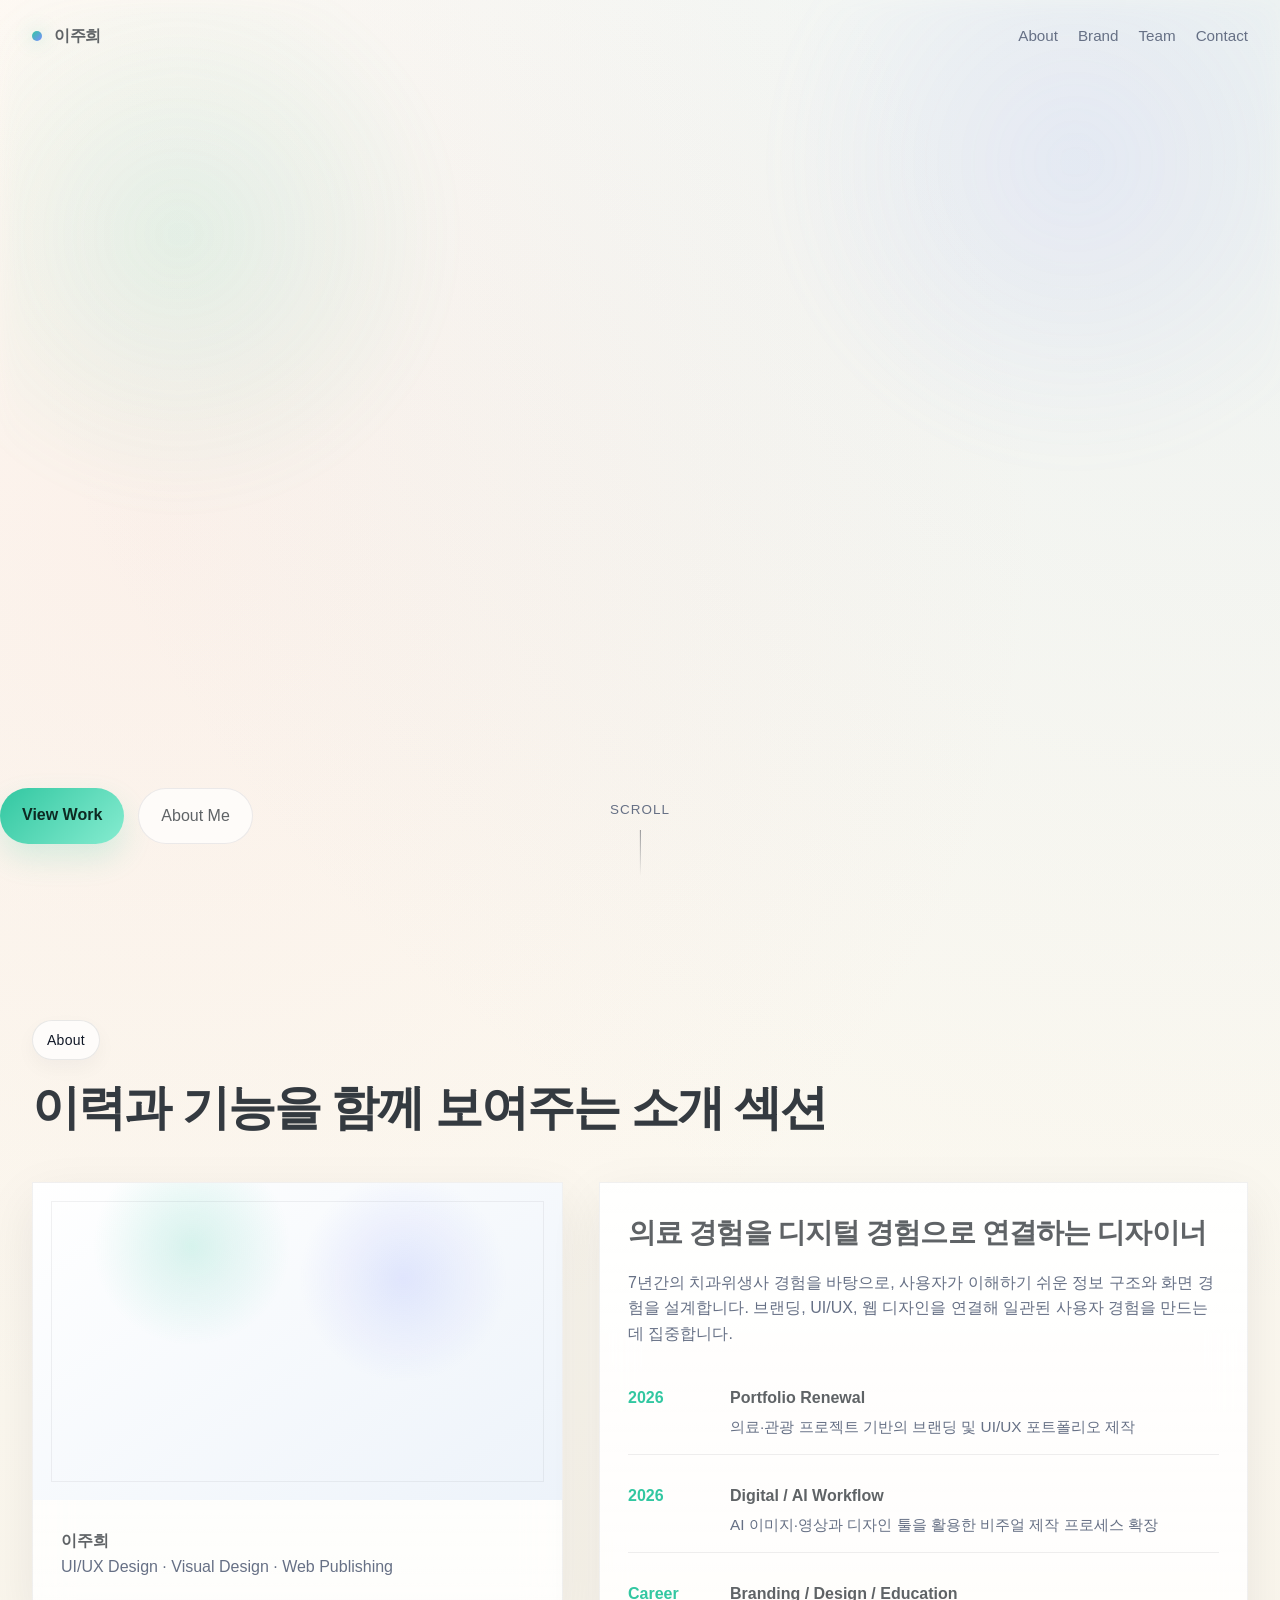
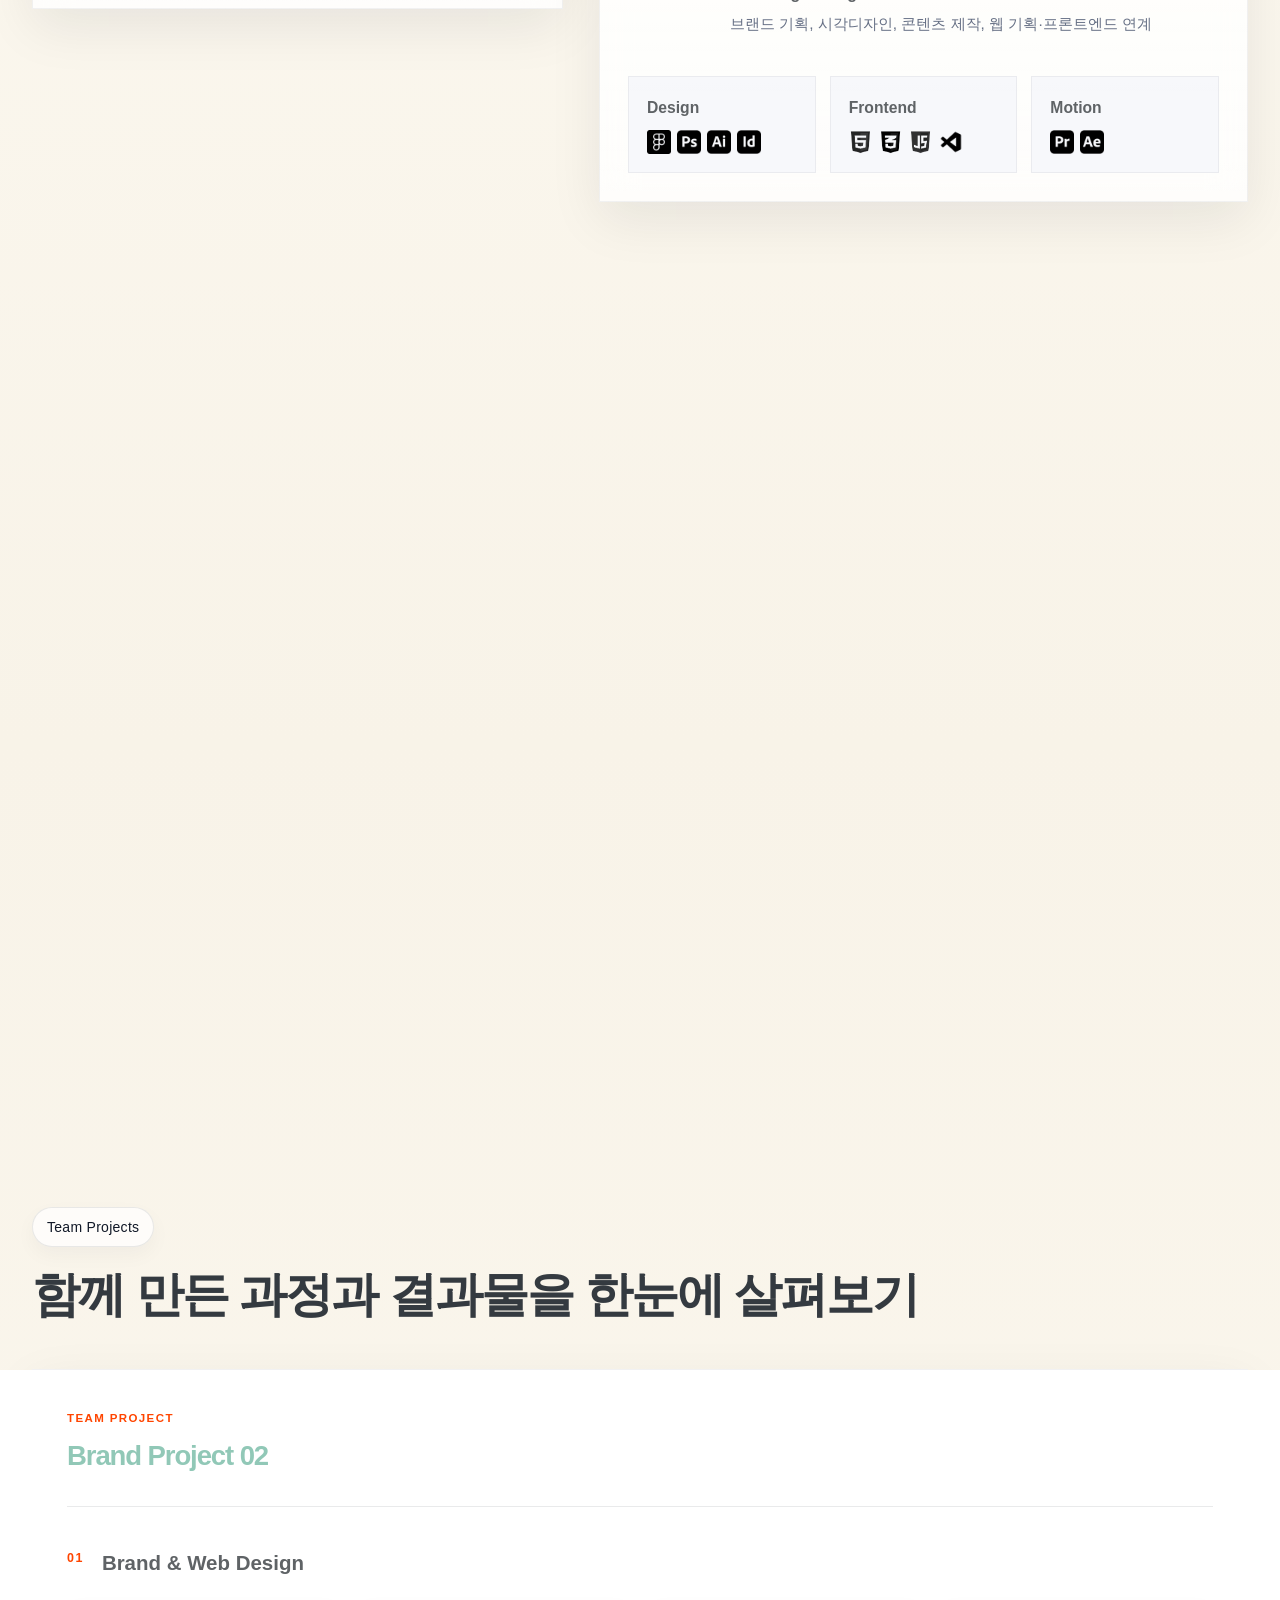
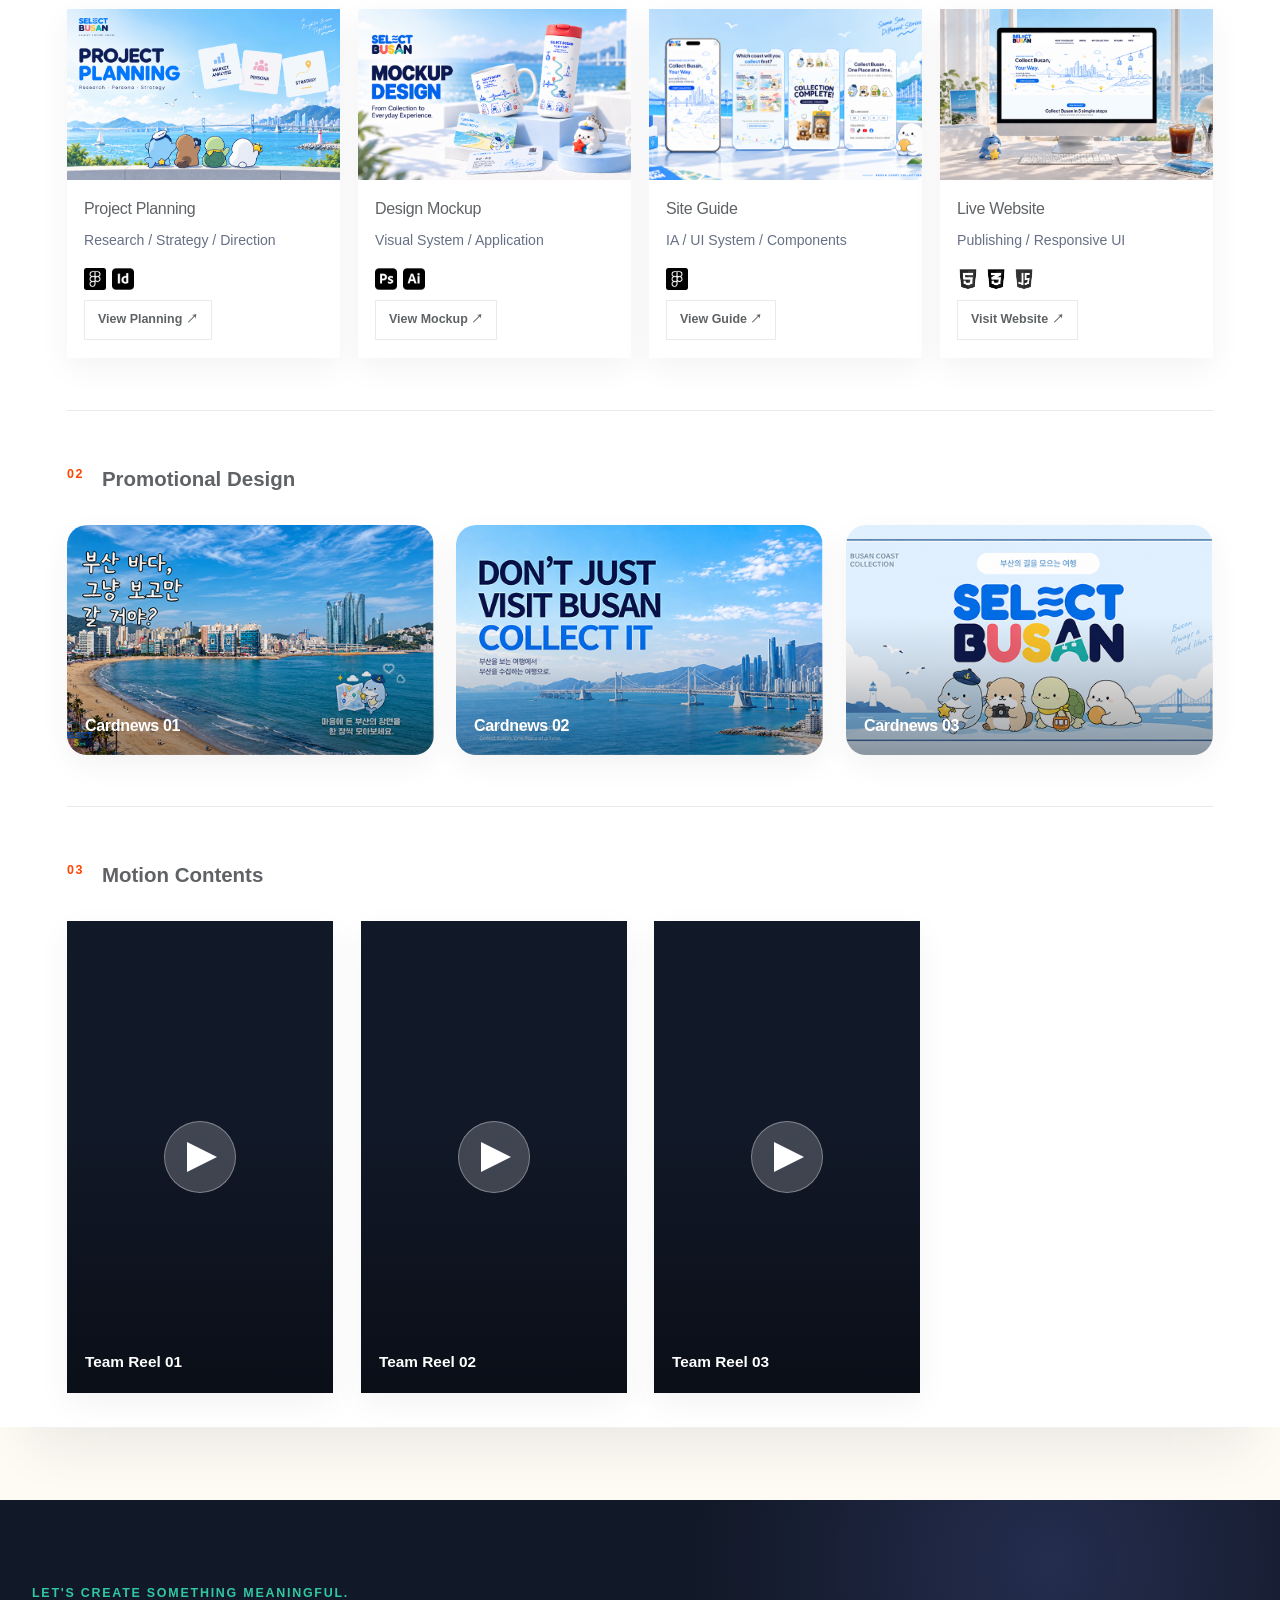
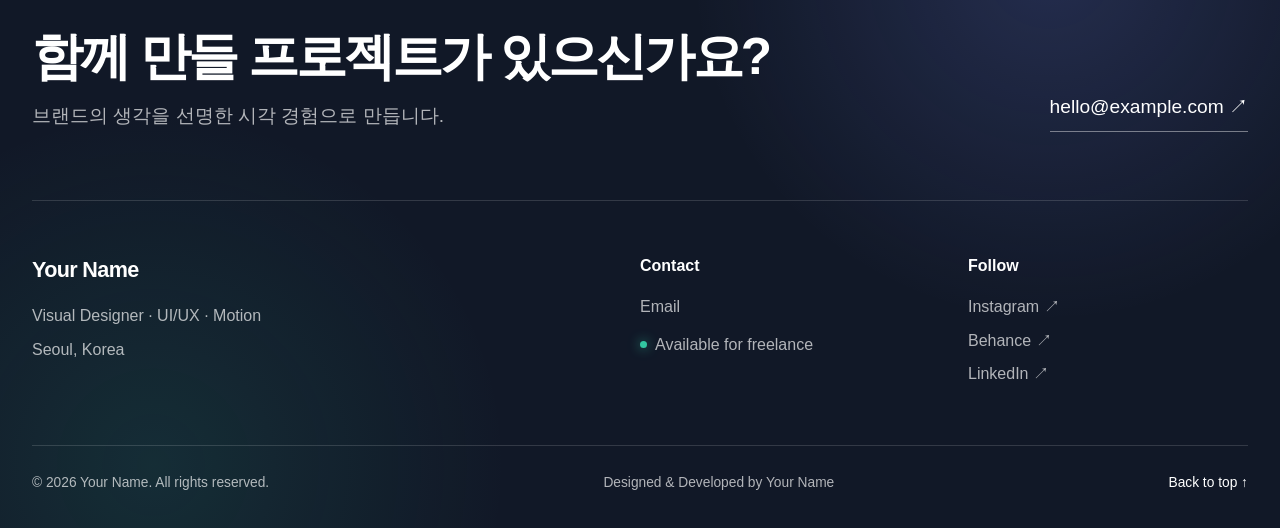
==== commit 6cc8c750: "Update index.html" ====
--- a/index.html
+++ b/index.html
@@ -59,7 +59,7 @@
                 position: relative; overflow: hidden;">
               <div style="position:absolute; inset:18px; border:1px solid rgba(17,24,39,0.06); border-radius:22px;">
                 <video class="thumb-video" autoplay loop muted playsinline preload="metadata">
-                  <source src="assets/video/소개영상.mp4" type="video/mp4" />
+                  <source src="assets/video/Introduction_Video.mp4" type="video/mp4" />
                 </video>
               </div>
               <div style="position:relative; z-index:1; text-align:center; color:#fff;">
--- a/assets/css/style.css
+++ b/assets/css/style.css
@@ -214,7 +214,7 @@
   inset: 0;
   width: 100%;
   height: 100%;
-  object-fit: contain;
+  object-fit: cover;
   /* opacity: 0.08; */
   /* filter: saturate(1.02) contrast(1.02);
       transform: scale(1.05);
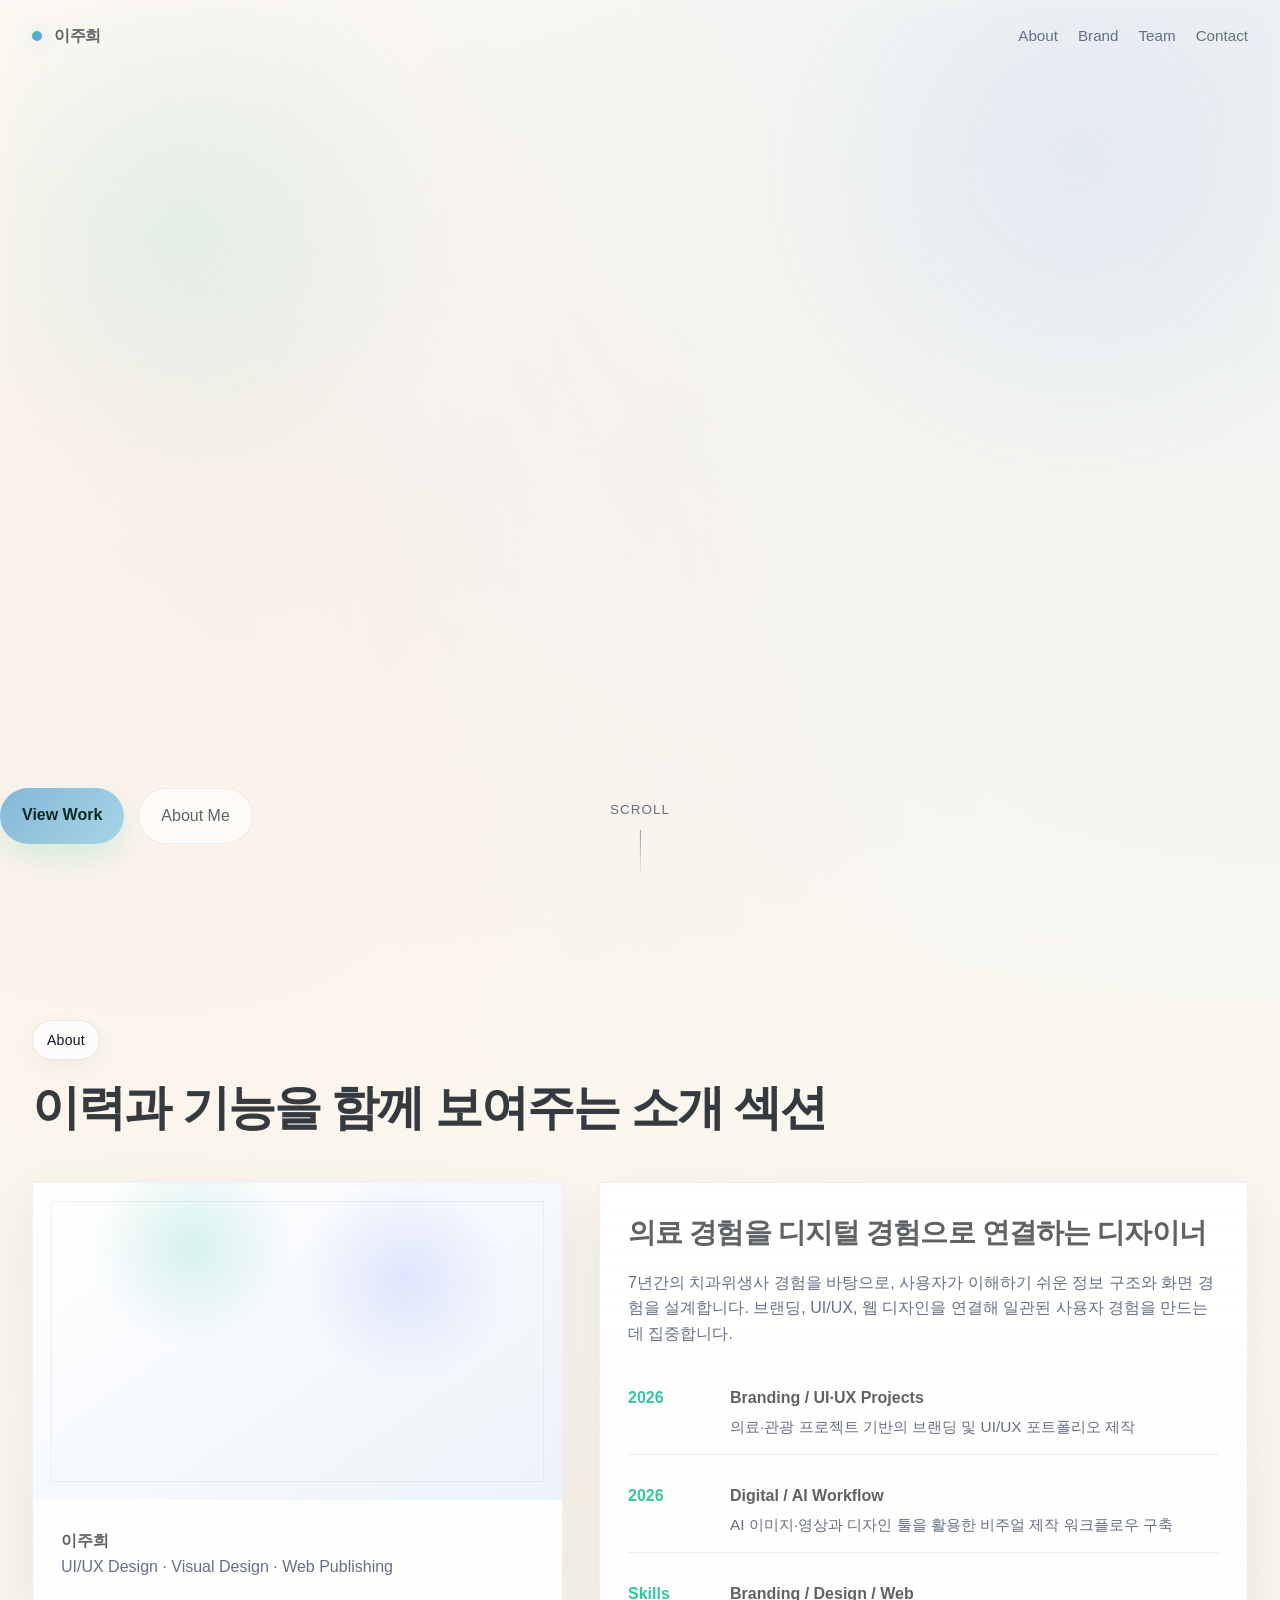
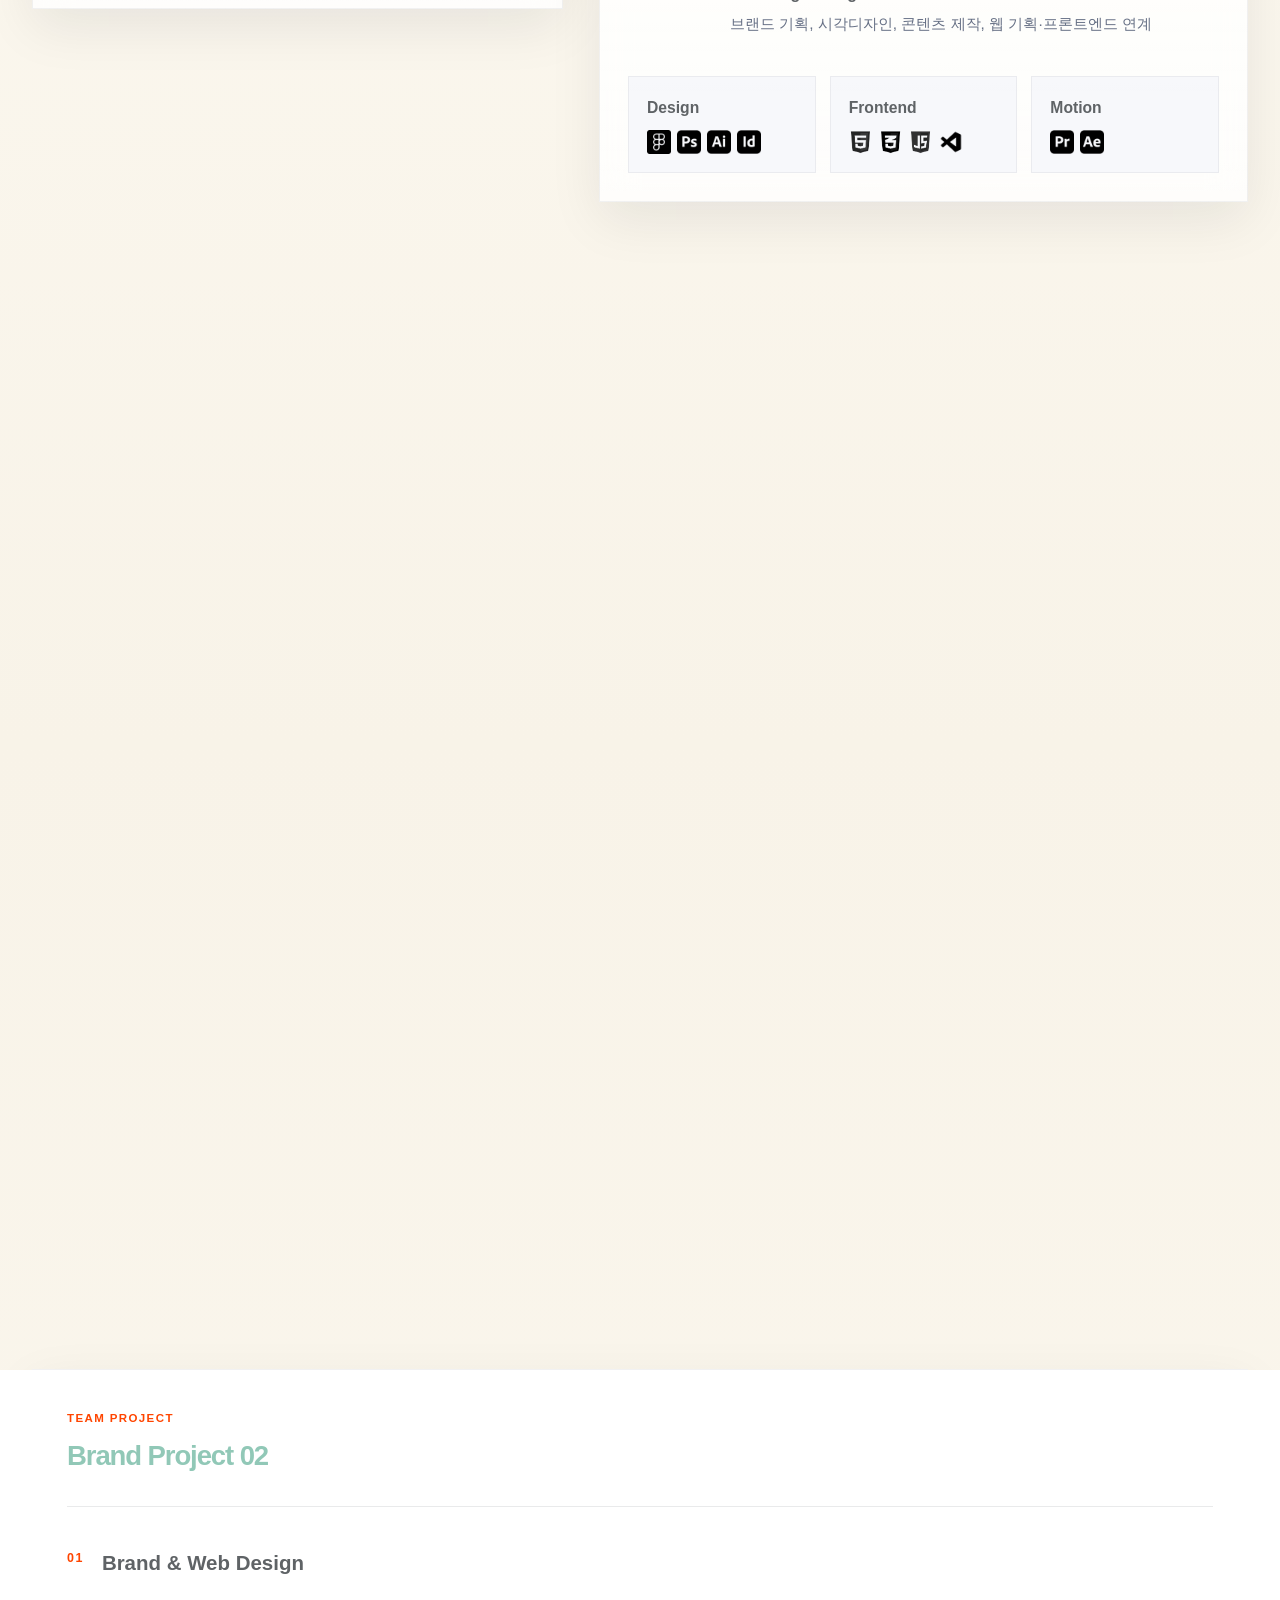
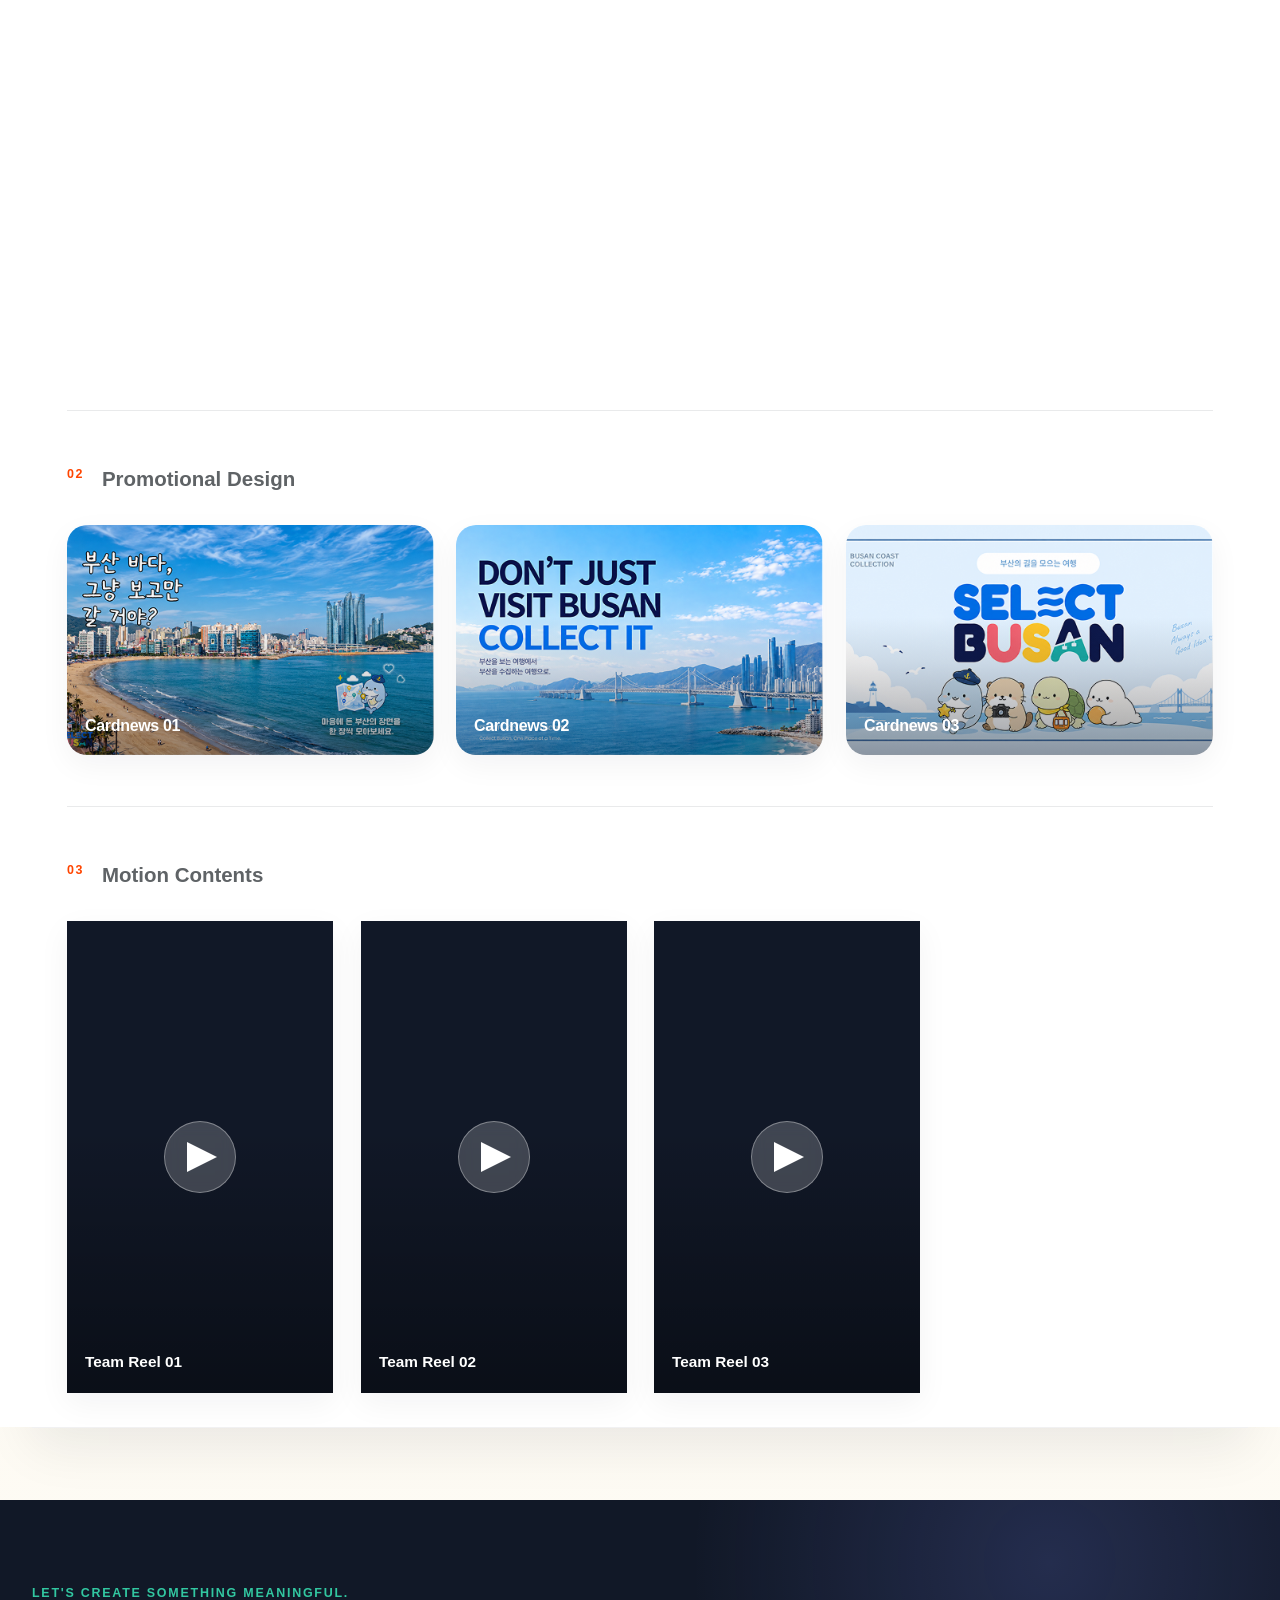
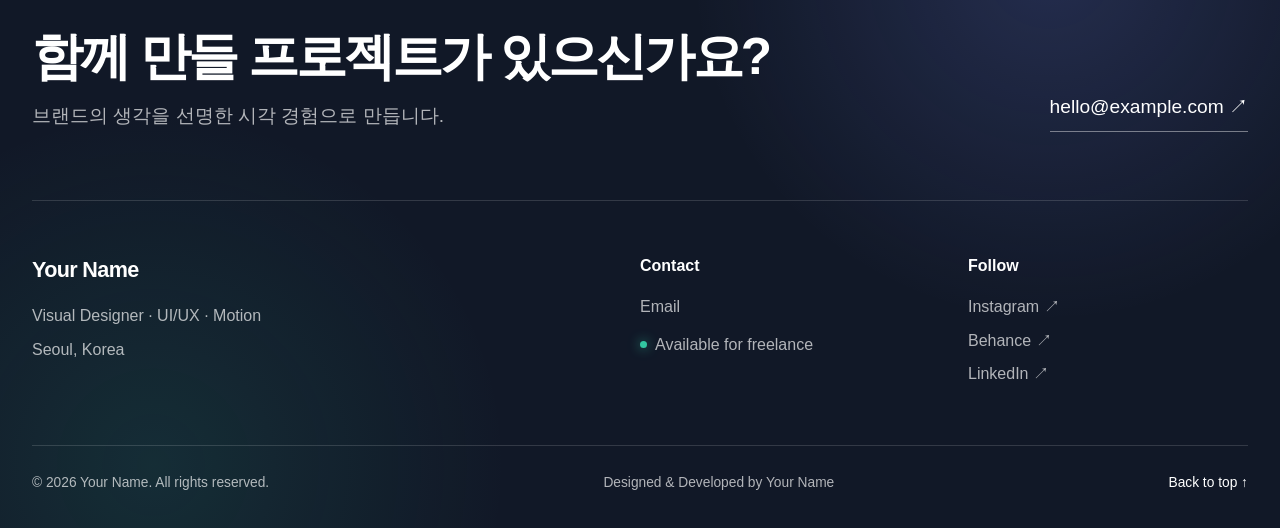
==== commit 5f79f63e: "Update index.html" ====
--- a/index.html
+++ b/index.html
@@ -82,7 +82,7 @@
               <div class="timeline-item">
                 <div class="timeline-year">2026</div>
                 <div class="timeline-role">
-                  <strong>Portfolio Renewal</strong>
+                  <strong>Branding / UI·UX Projects</strong>
                   <span>의료·관광 프로젝트 기반의 브랜딩 및 UI/UX 포트폴리오 제작</span>
                 </div>
               </div>
@@ -90,13 +90,13 @@
                 <div class="timeline-year">2026</div>
                 <div class="timeline-role">
                   <strong>Digital / AI Workflow</strong>
-                  <span>AI 이미지·영상과 디자인 툴을 활용한 비주얼 제작 프로세스 확장</span>
+                  <span>AI 이미지·영상과 디자인 툴을 활용한 비주얼 제작 워크플로우 구축</span>
                 </div>
               </div>
               <div class="timeline-item">
-                <div class="timeline-year">Career</div>
+                <div class="timeline-year">Skills</div>
                 <div class="timeline-role">
-                  <strong>Branding / Design / Education</strong>
+                  <strong>Branding / Design / Web</strong>
                   <span>브랜드 기획, 시각디자인, 콘텐츠 제작, 웹 기획·프론트엔드 연계</span>
                 </div>
               </div>
--- a/assets/css/style.css
+++ b/assets/css/style.css
@@ -334,7 +334,7 @@
 }
 
 .btn-primary {
-  background: linear-gradient(135deg, var(--accent), #86ecd0);
+  background: linear-gradient(135deg, #83B8D8 0%, #A8D4E5 100%);
   color: #0d2a22;
   font-weight: 700;
   box-shadow: 0 14px 30px rgba(50, 199, 161, 0.18);
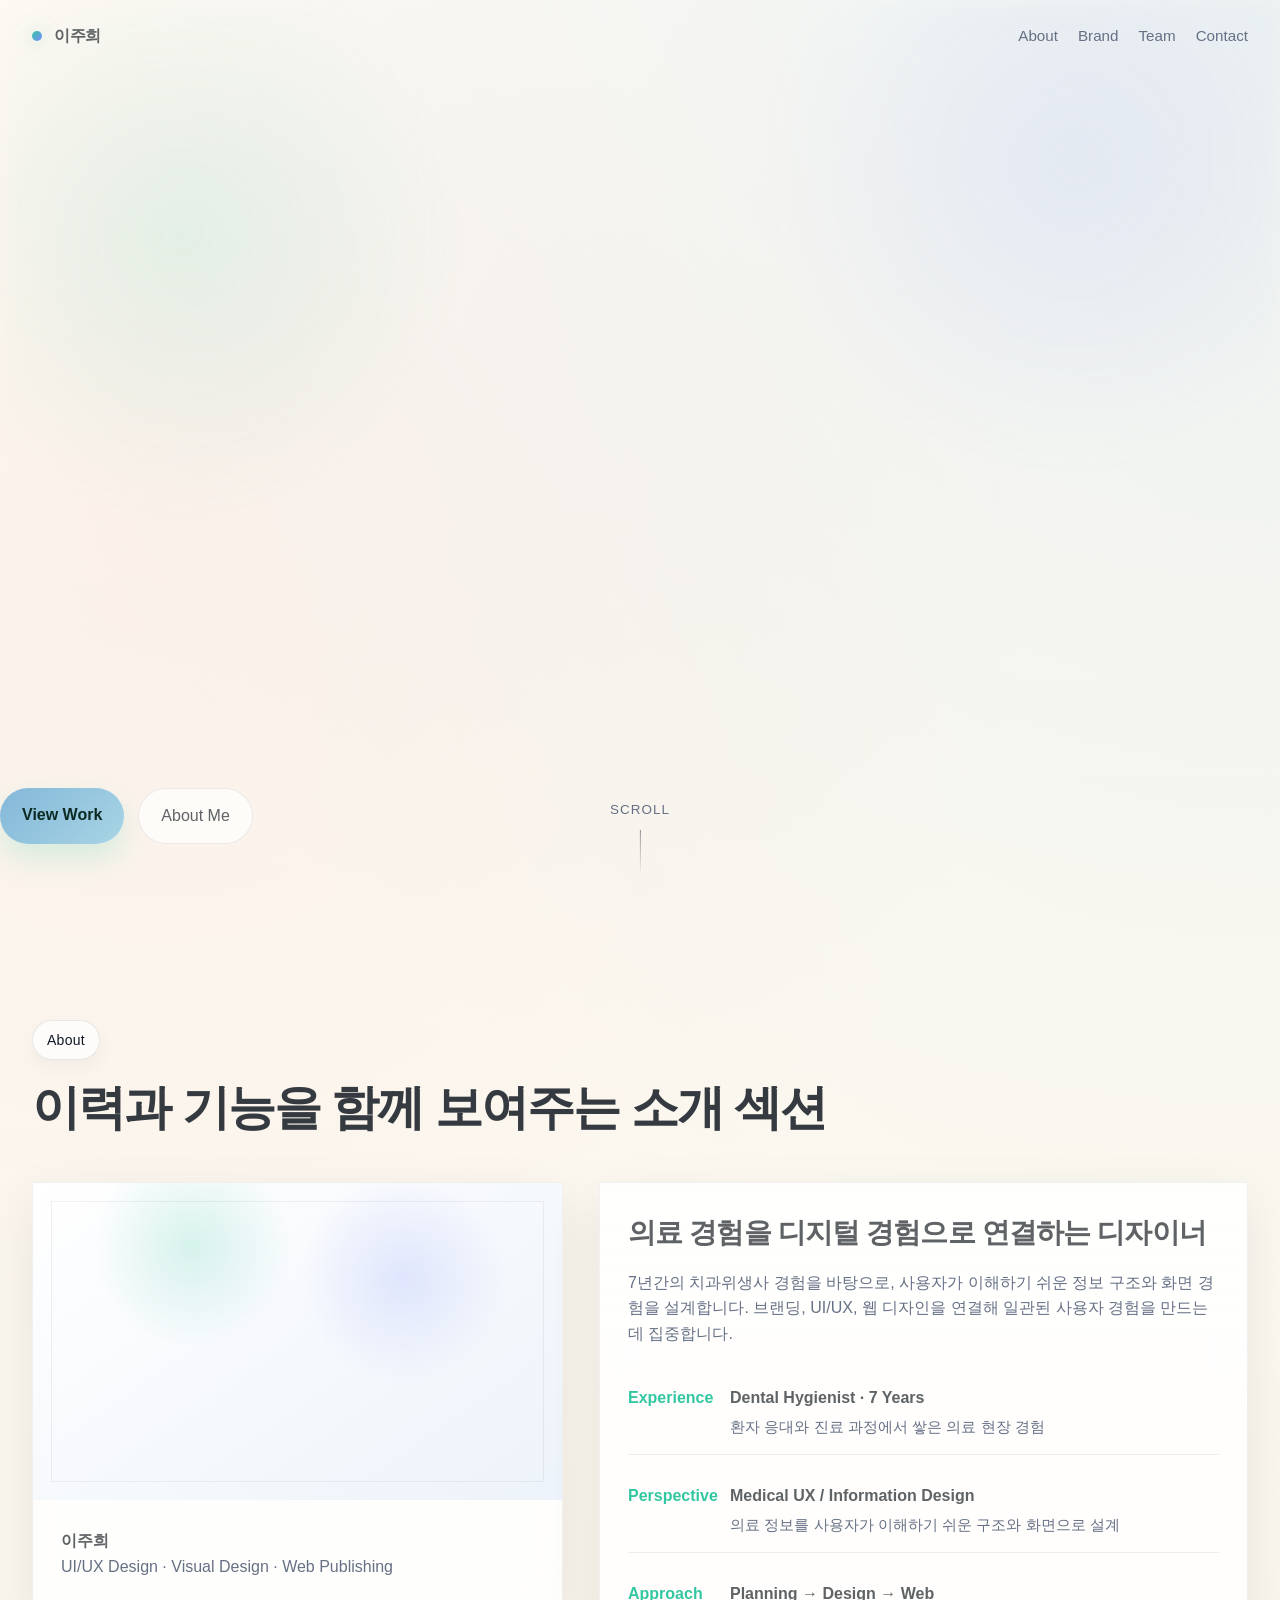
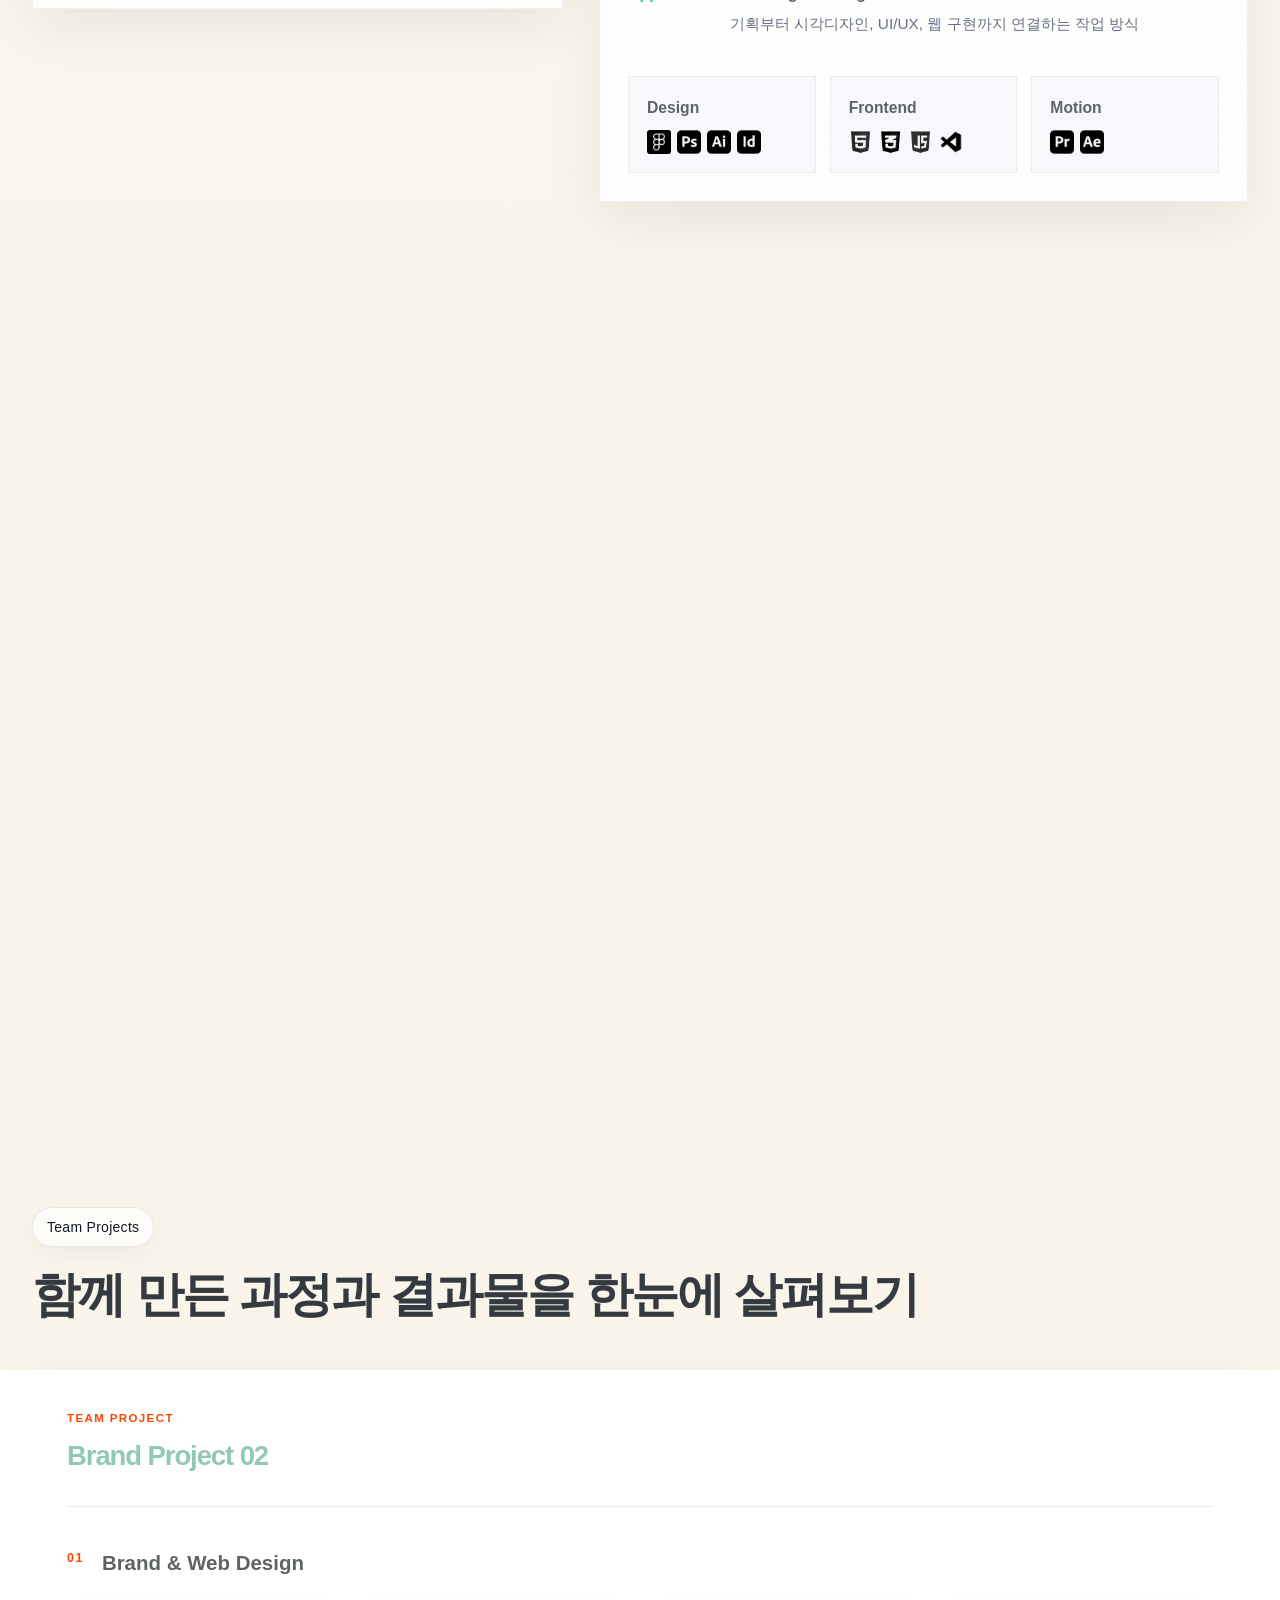
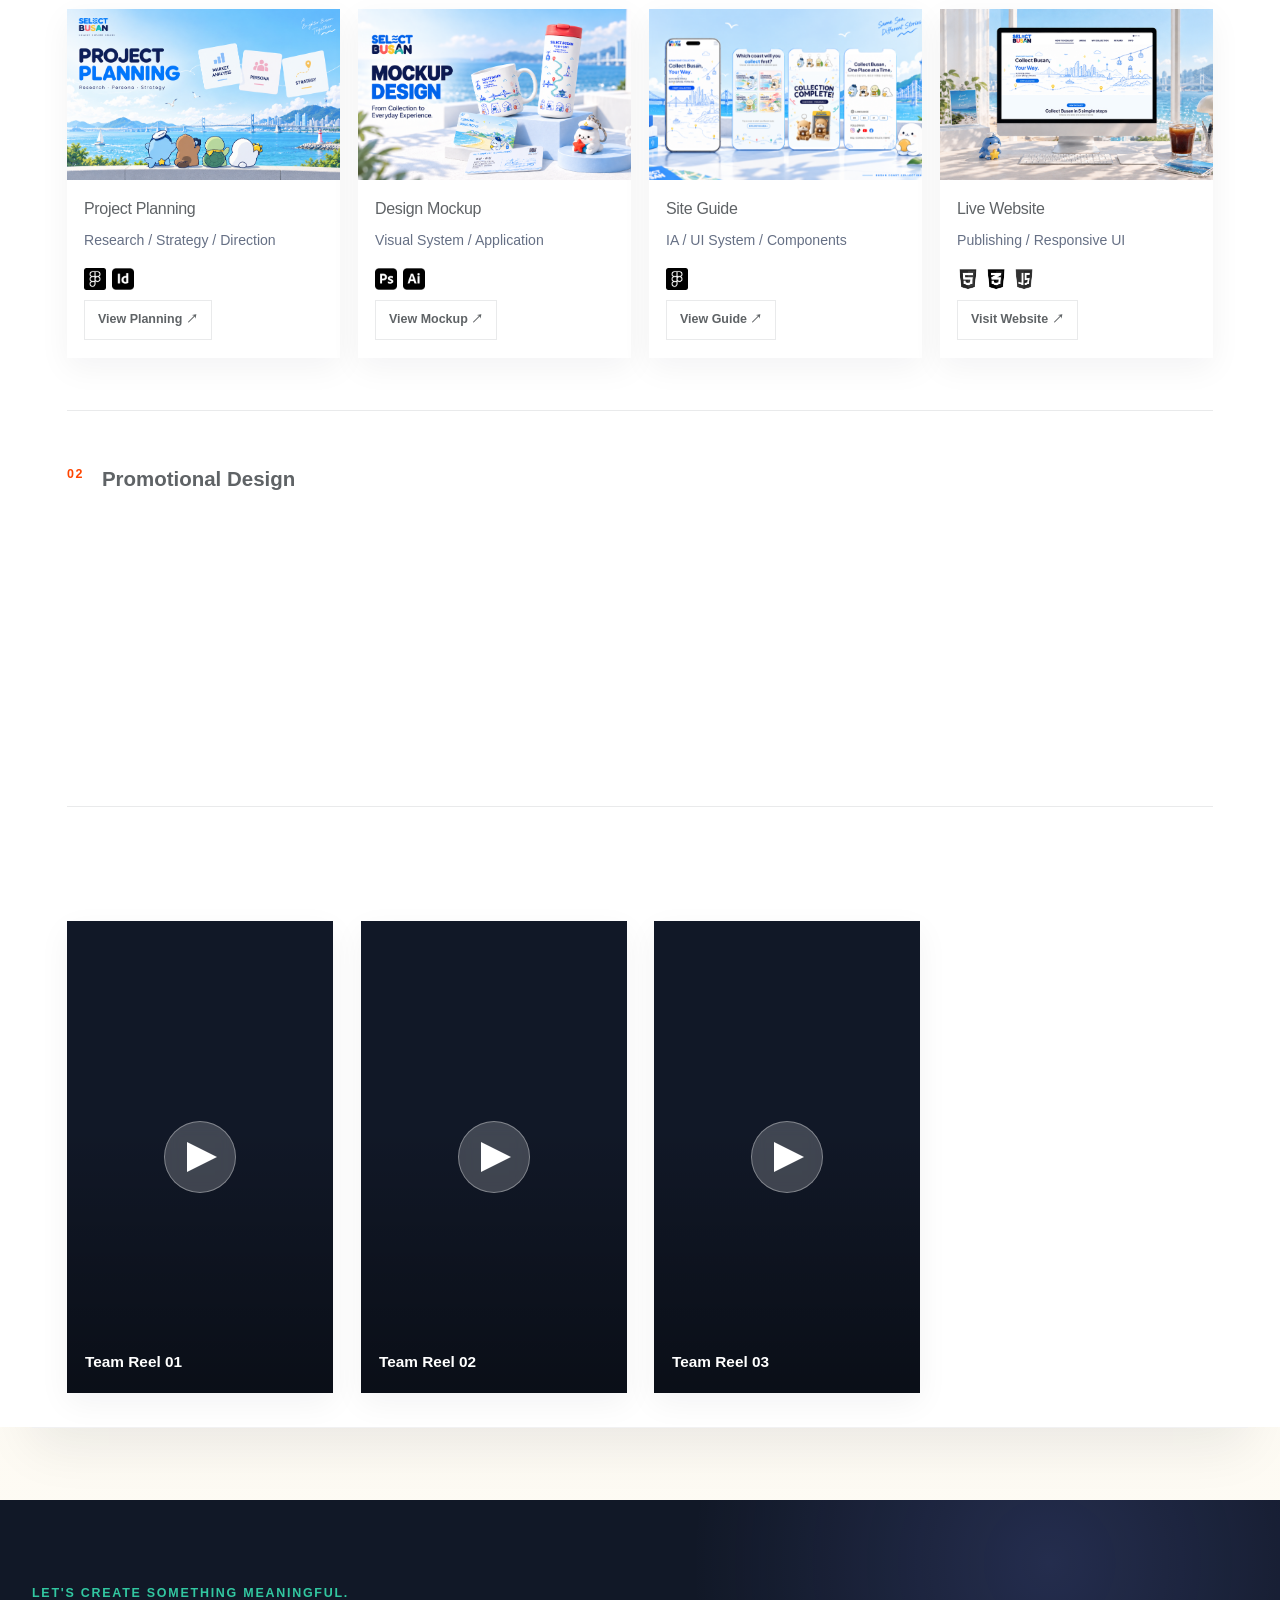
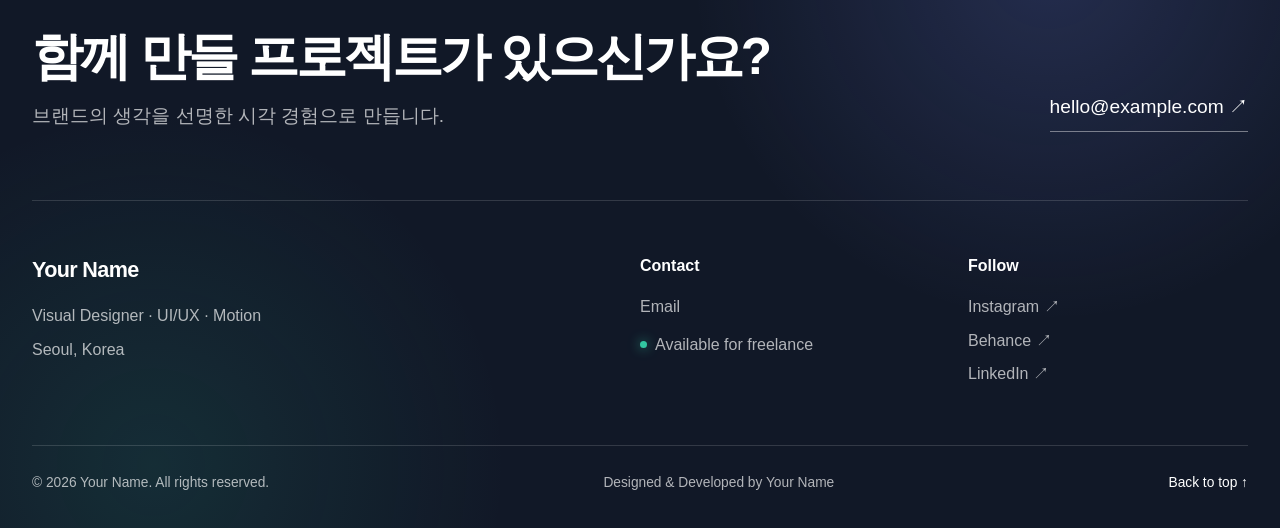
==== commit 9873727a: "Update index.html" ====
--- a/index.html
+++ b/index.html
@@ -80,24 +80,24 @@
 
             <div class="timeline">
               <div class="timeline-item">
-                <div class="timeline-year">2026</div>
+                <div class="timeline-year">Experience</div>
                 <div class="timeline-role">
-                  <strong>Branding / UI·UX Projects</strong>
-                  <span>의료·관광 프로젝트 기반의 브랜딩 및 UI/UX 포트폴리오 제작</span>
+                  <strong>Dental Hygienist · 7 Years</strong>
+                  <span>환자 응대와 진료 과정에서 쌓은 의료 현장 경험</span>
                 </div>
               </div>
               <div class="timeline-item">
-                <div class="timeline-year">2026</div>
+                <div class="timeline-year">Perspective</div>
                 <div class="timeline-role">
-                  <strong>Digital / AI Workflow</strong>
-                  <span>AI 이미지·영상과 디자인 툴을 활용한 비주얼 제작 워크플로우 구축</span>
+                  <strong>Medical UX / Information Design</strong>
+                  <span>의료 정보를 사용자가 이해하기 쉬운 구조와 화면으로 설계</span>
                 </div>
               </div>
               <div class="timeline-item">
-                <div class="timeline-year">Skills</div>
+                <div class="timeline-year">Approach</div>
                 <div class="timeline-role">
-                  <strong>Branding / Design / Web</strong>
-                  <span>브랜드 기획, 시각디자인, 콘텐츠 제작, 웹 기획·프론트엔드 연계</span>
+                  <strong>Planning → Design → Web</strong>
+                  <span>기획부터 시각디자인, UI/UX, 웹 구현까지 연결하는 작업 방식</span>
                 </div>
               </div>
             </div>
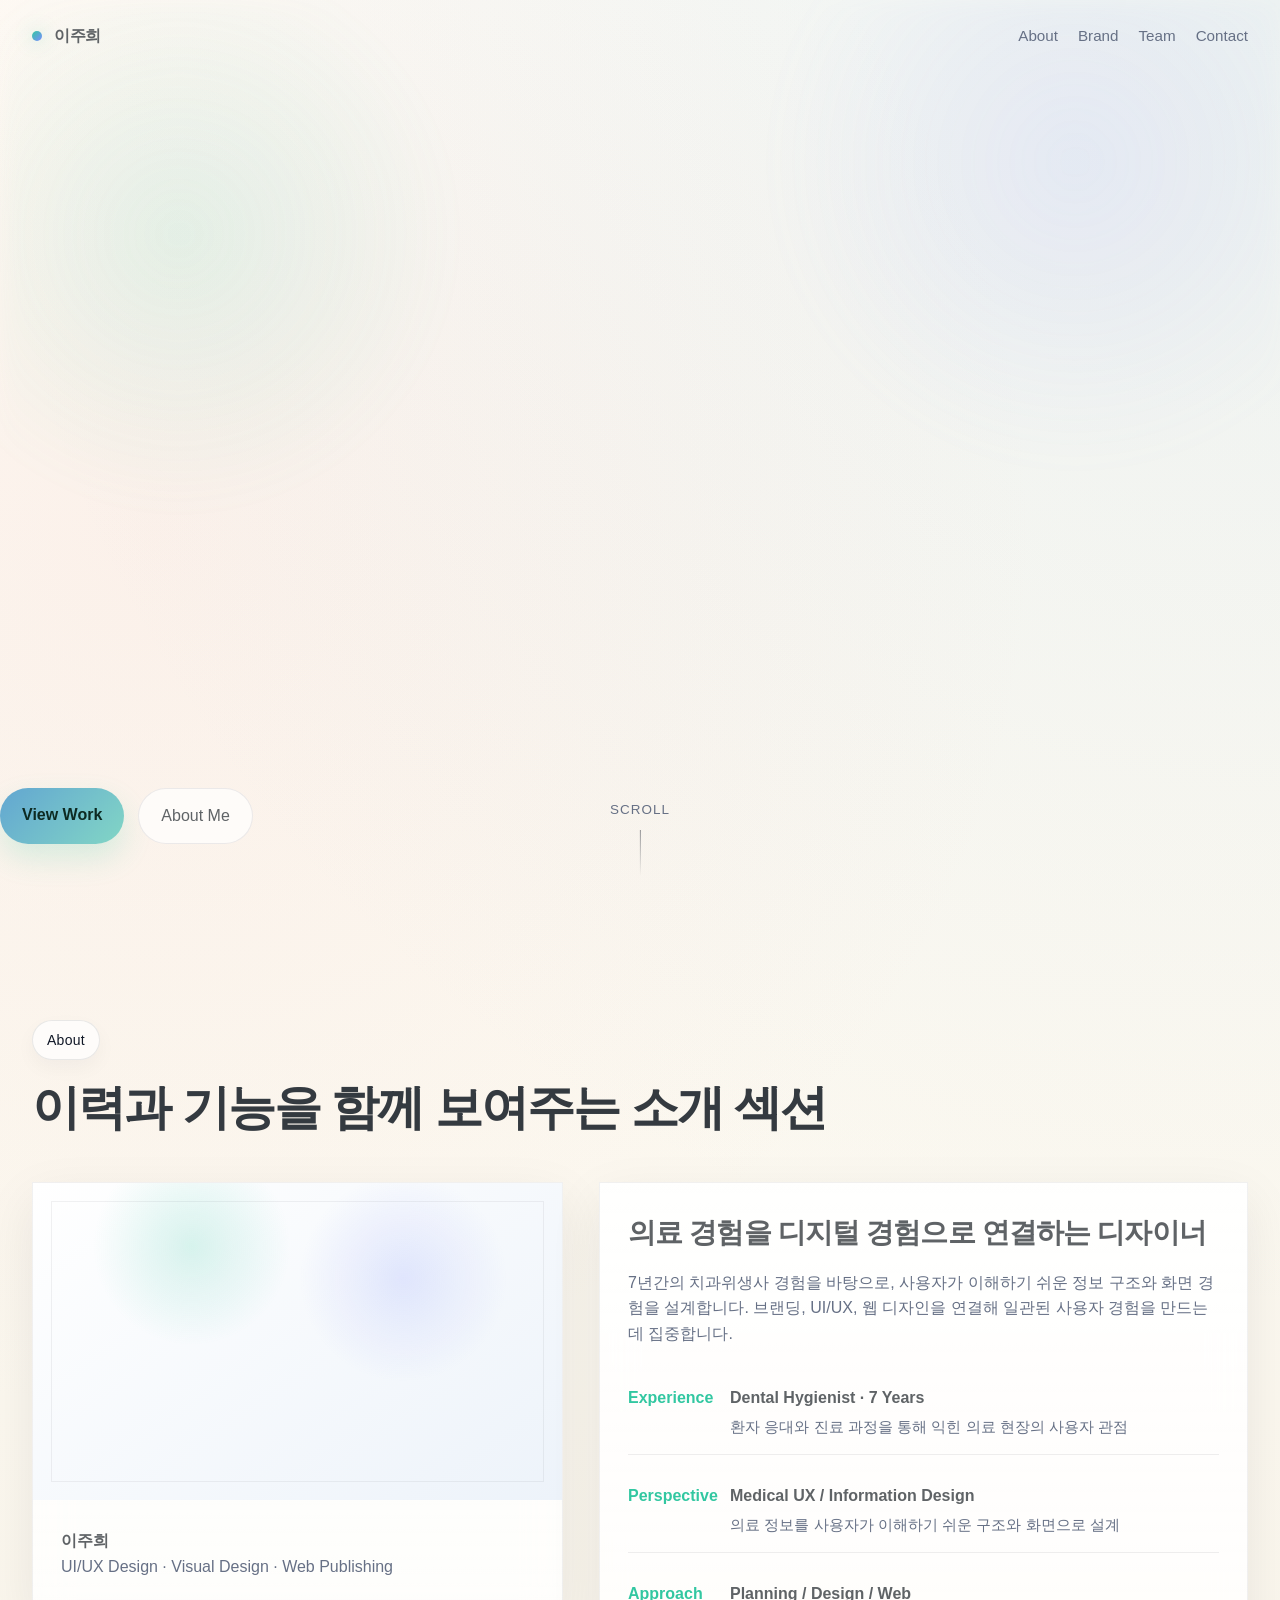
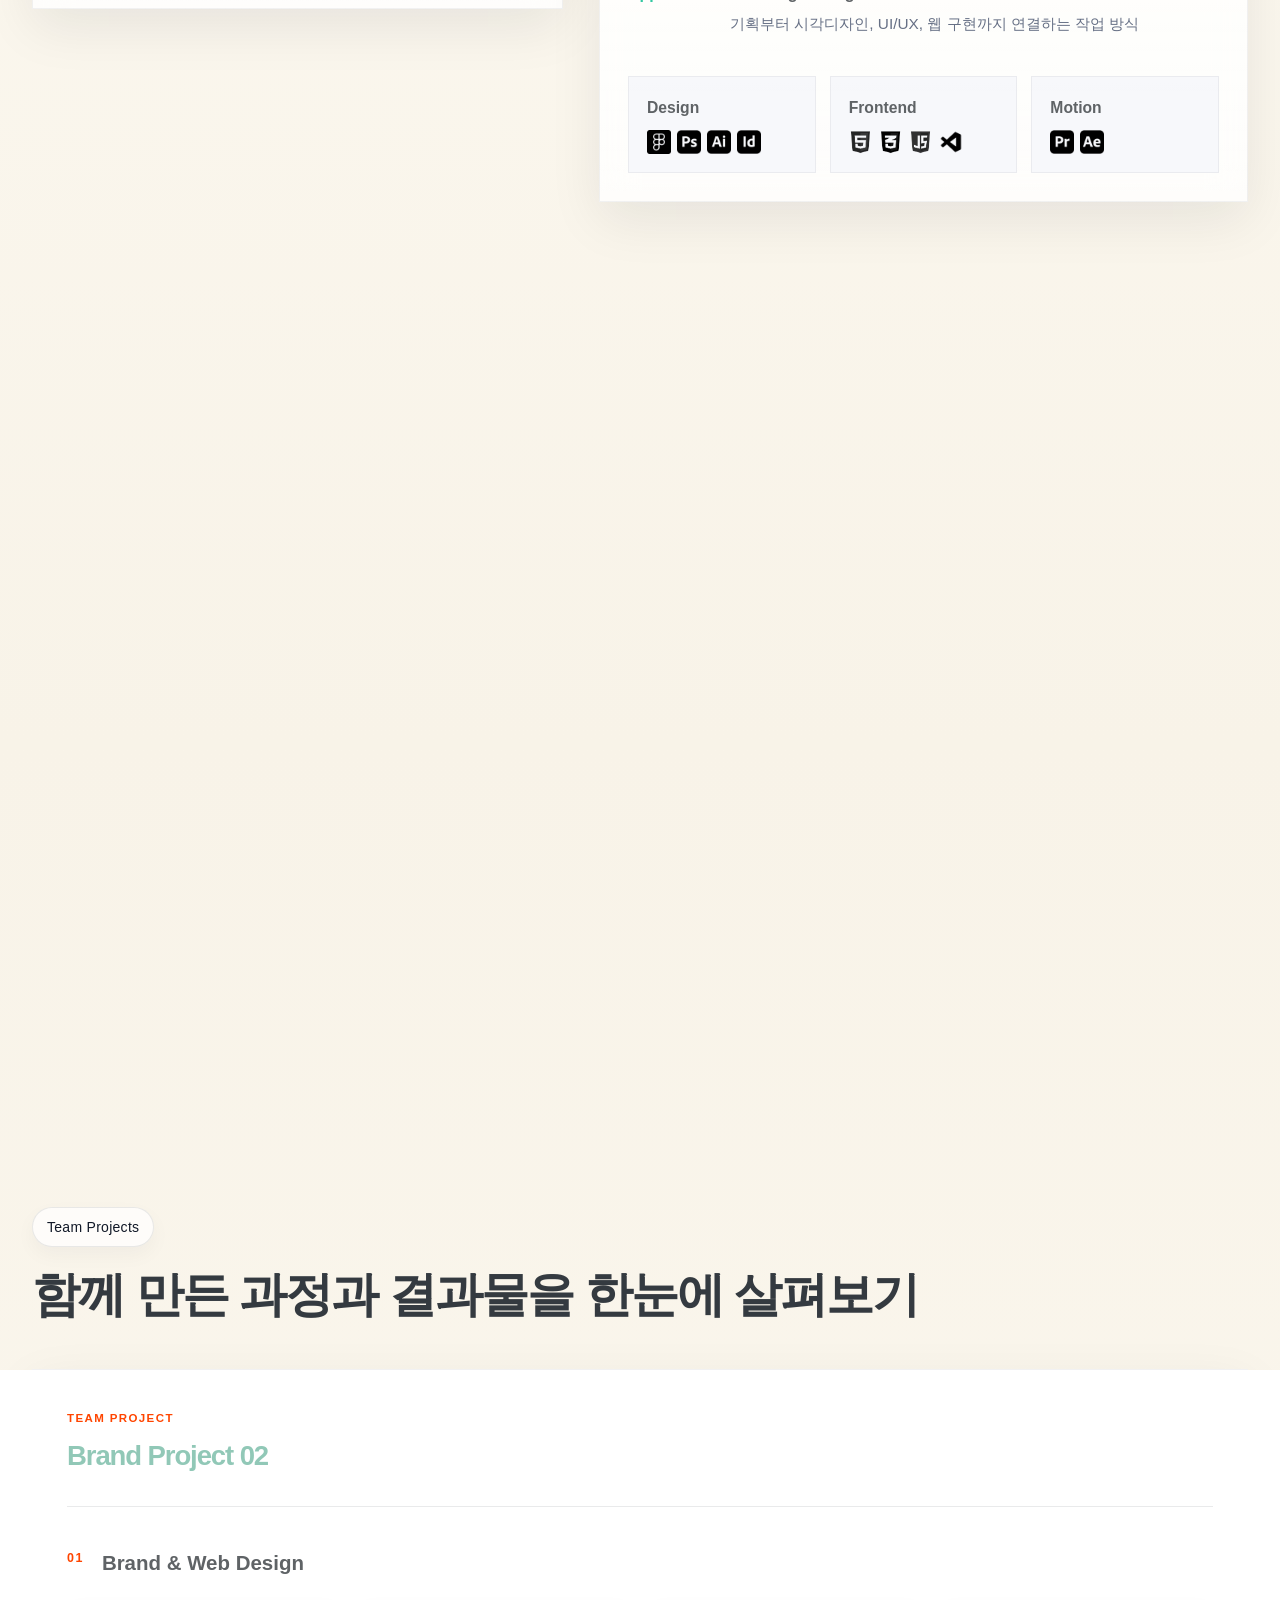
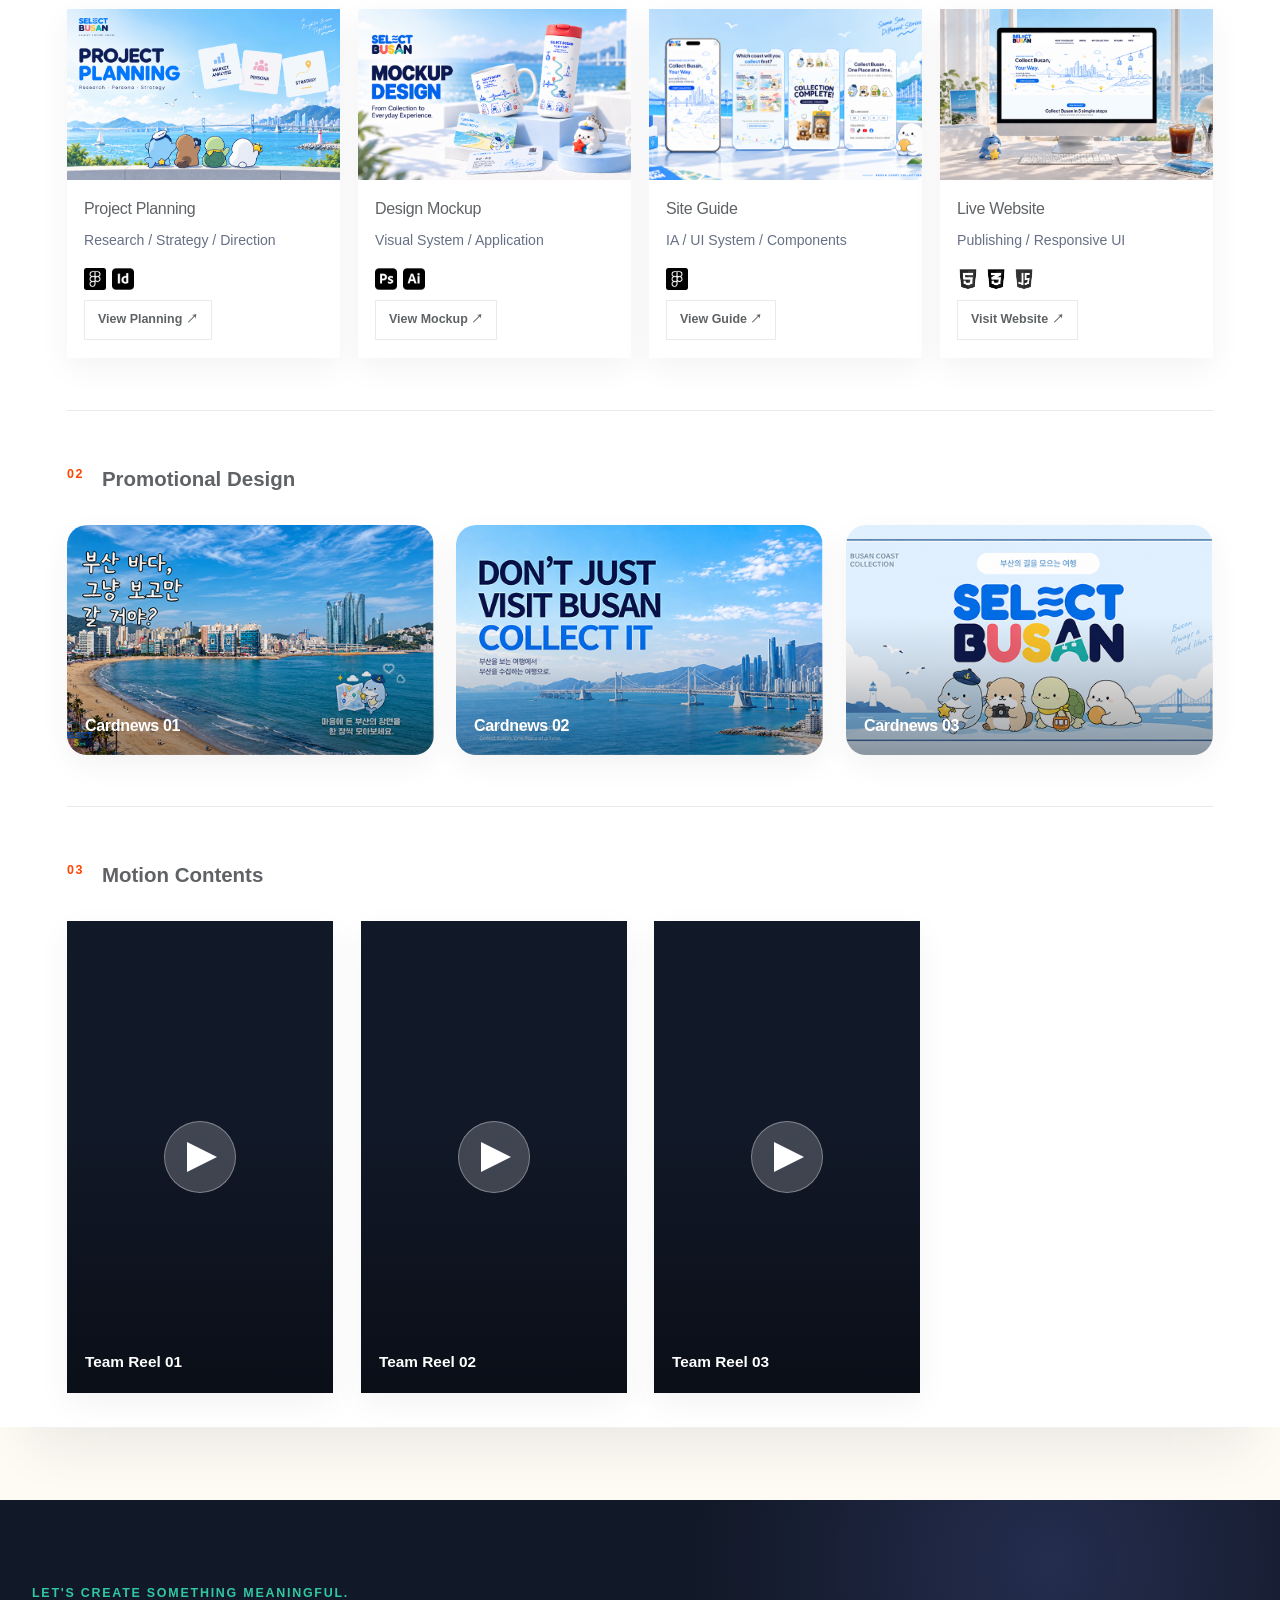
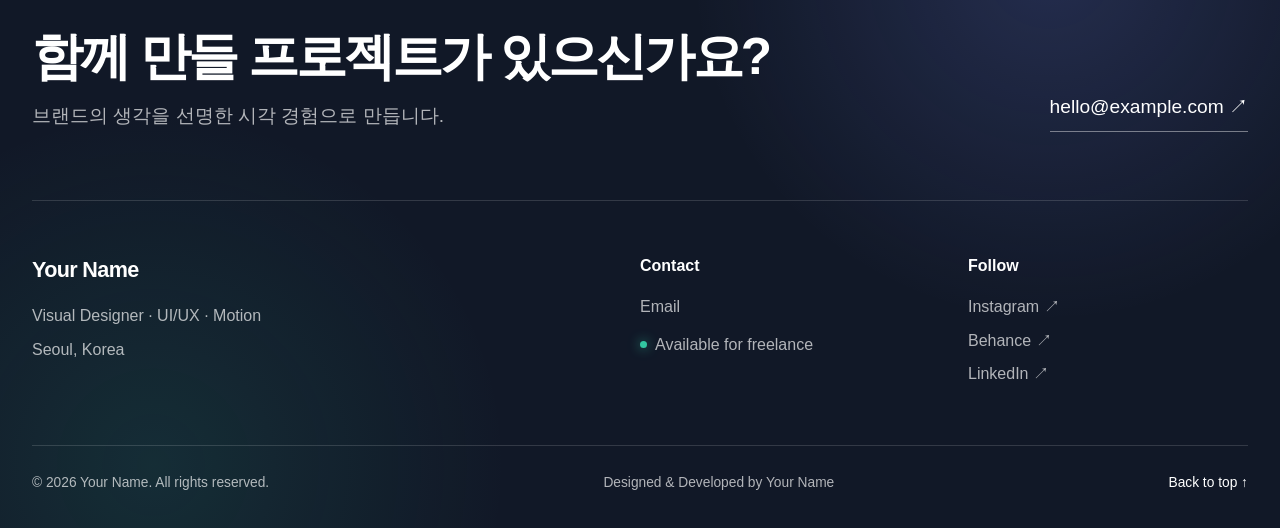
==== commit 2cfd1a67: "Update index.html" ====
--- a/index.html
+++ b/index.html
@@ -83,7 +83,7 @@
                 <div class="timeline-year">Experience</div>
                 <div class="timeline-role">
                   <strong>Dental Hygienist · 7 Years</strong>
-                  <span>환자 응대와 진료 과정에서 쌓은 의료 현장 경험</span>
+                  <span>환자 응대와 진료 과정을 통해 익힌 의료 현장의 사용자 관점</span>
                 </div>
               </div>
               <div class="timeline-item">
@@ -96,7 +96,7 @@
               <div class="timeline-item">
                 <div class="timeline-year">Approach</div>
                 <div class="timeline-role">
-                  <strong>Planning → Design → Web</strong>
+                  <strong>Planning / Design / Web</strong>
                   <span>기획부터 시각디자인, UI/UX, 웹 구현까지 연결하는 작업 방식</span>
                 </div>
               </div>
--- a/assets/css/style.css
+++ b/assets/css/style.css
@@ -334,7 +334,7 @@
 }
 
 .btn-primary {
-  background: linear-gradient(135deg, #83B8D8 0%, #A8D4E5 100%);
+  background: linear-gradient(135deg, #62A6D1 0%, #82D6C5 100%);
   color: #0d2a22;
   font-weight: 700;
   box-shadow: 0 14px 30px rgba(50, 199, 161, 0.18);
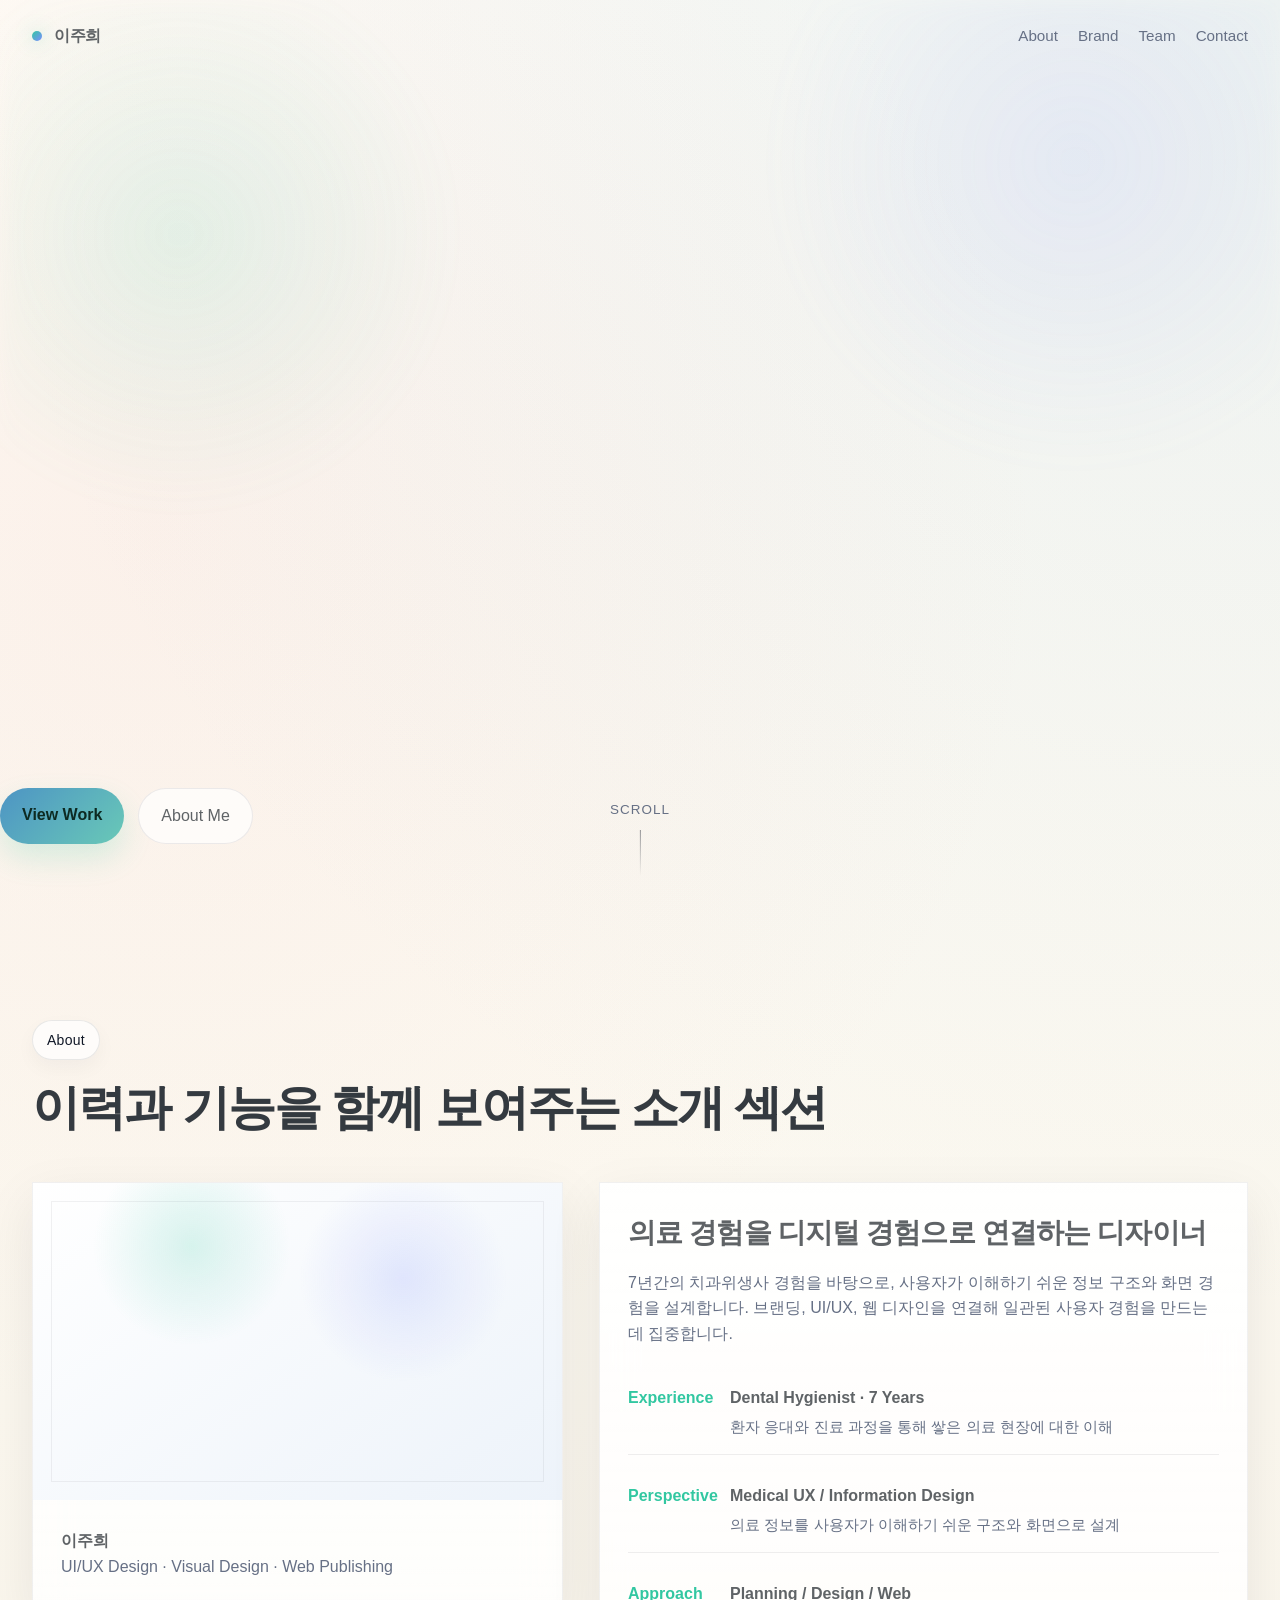
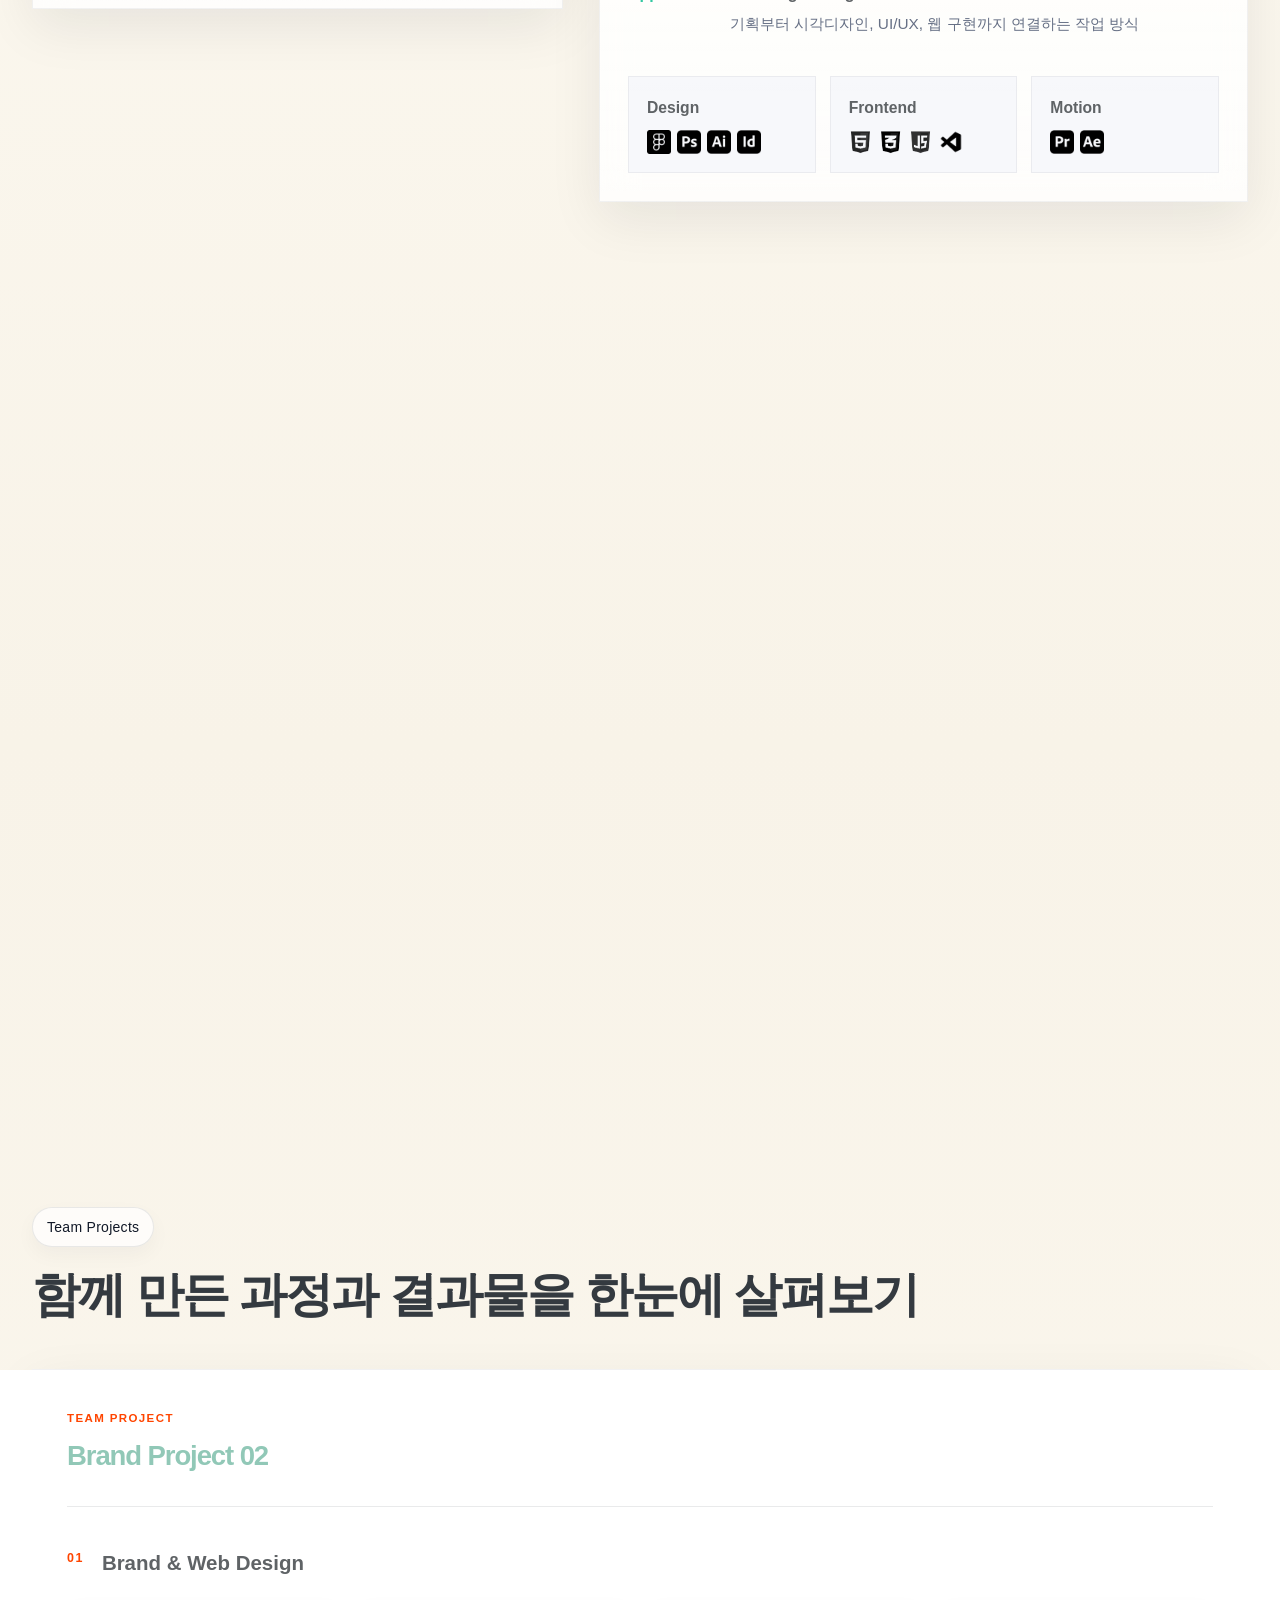
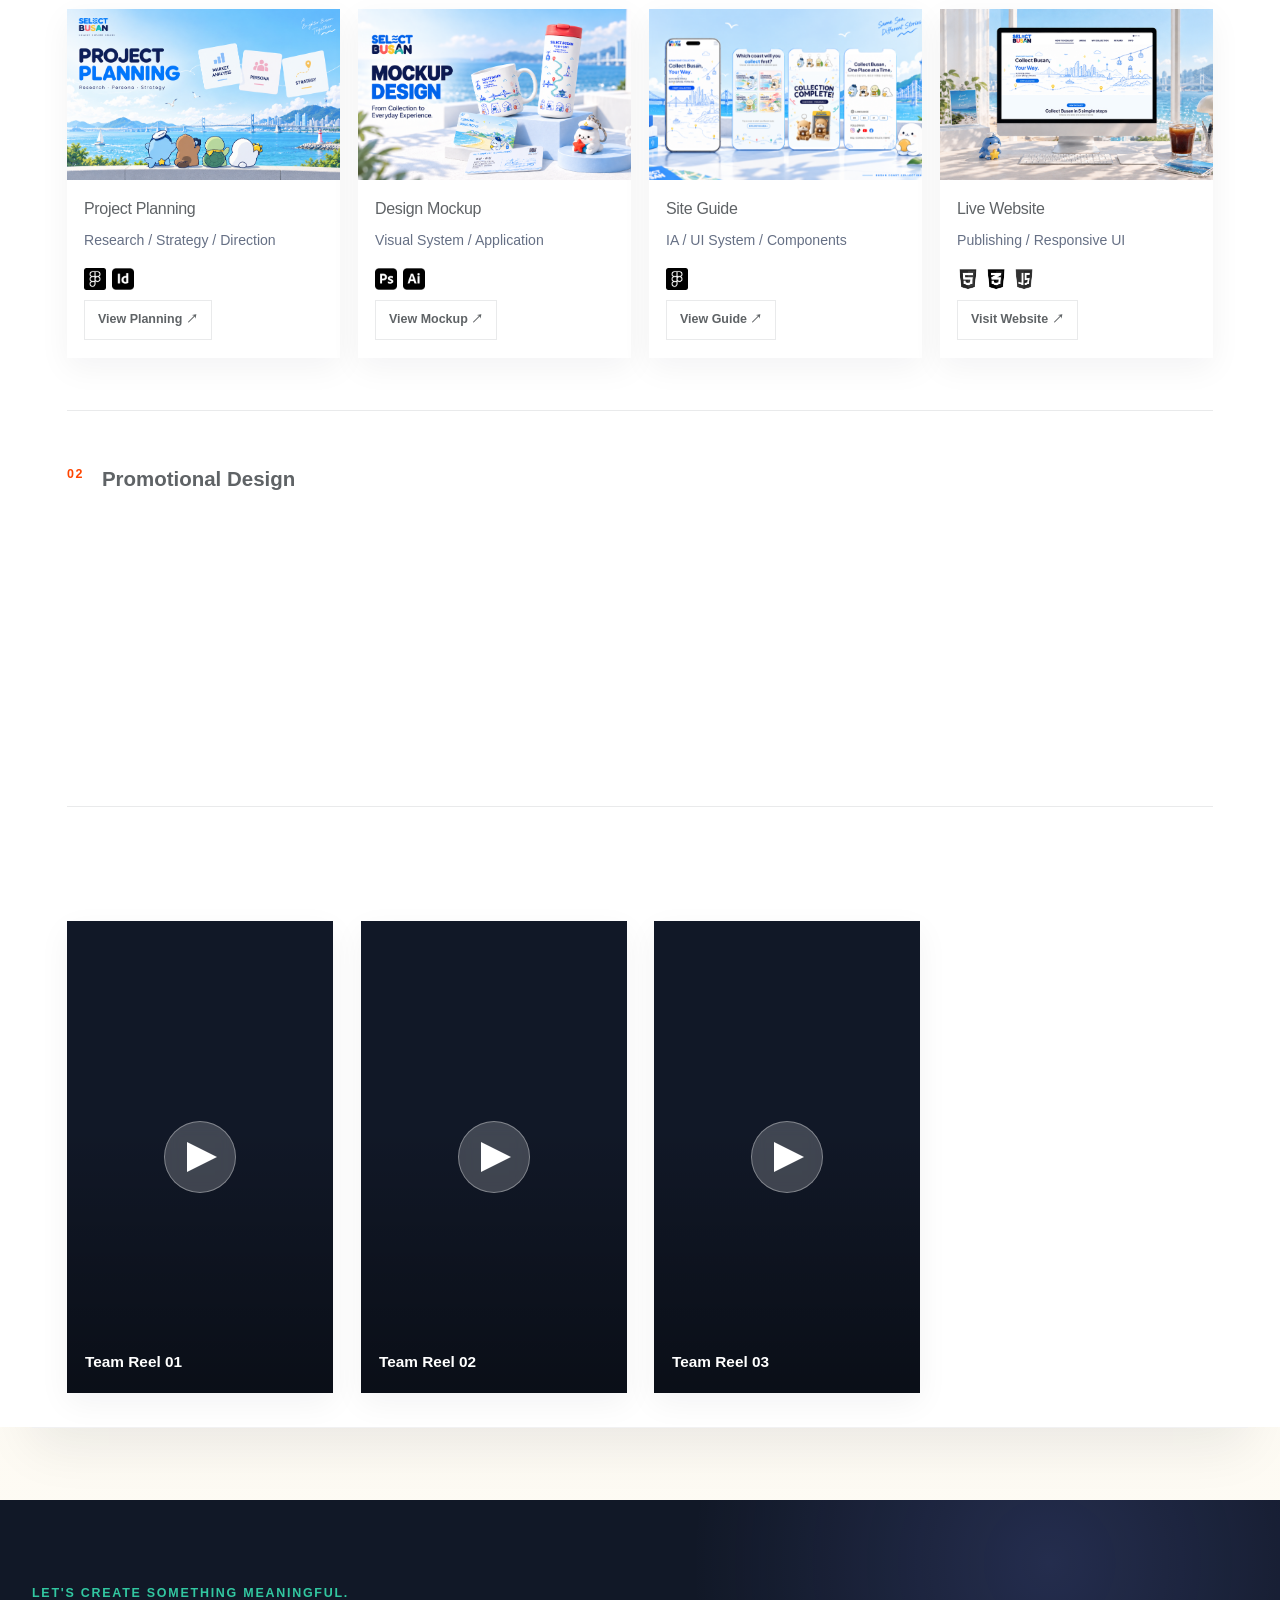
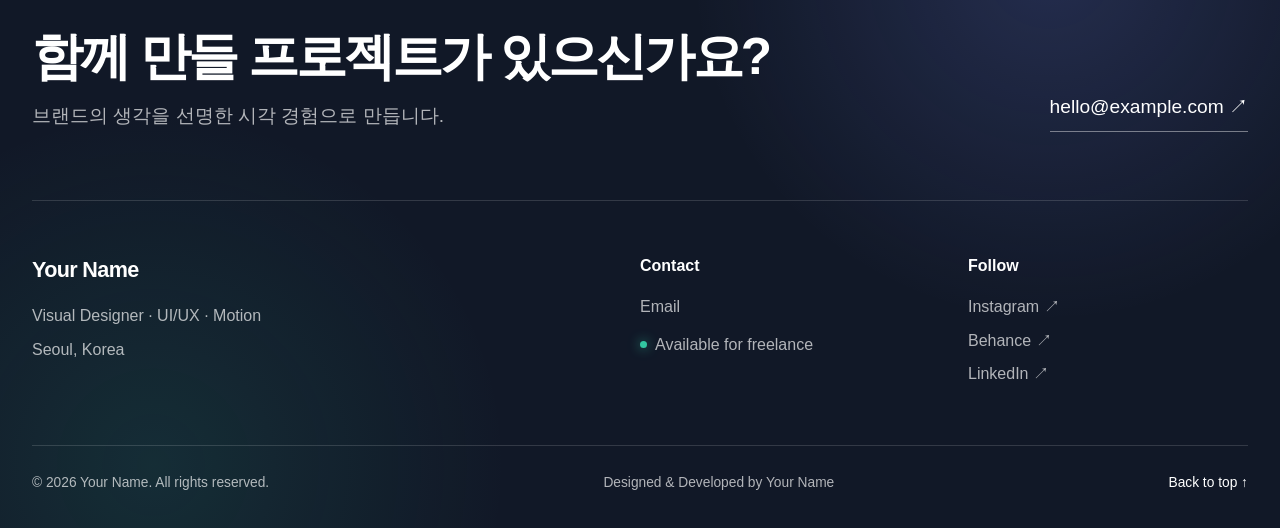
==== commit d0dc931f: "Update index.html" ====
--- a/index.html
+++ b/index.html
@@ -83,7 +83,7 @@
                 <div class="timeline-year">Experience</div>
                 <div class="timeline-role">
                   <strong>Dental Hygienist · 7 Years</strong>
-                  <span>환자 응대와 진료 과정을 통해 익힌 의료 현장의 사용자 관점</span>
+                  <span>환자 응대와 진료 과정을 통해 쌓은 의료 현장에 대한 이해</span>
                 </div>
               </div>
               <div class="timeline-item">
--- a/assets/css/style.css
+++ b/assets/css/style.css
@@ -334,7 +334,7 @@
 }
 
 .btn-primary {
-  background: linear-gradient(135deg, #62A6D1 0%, #82D6C5 100%);
+  background: linear-gradient(135deg, #4D94C4 0%, #69C9B7 100%);
   color: #0d2a22;
   font-weight: 700;
   box-shadow: 0 14px 30px rgba(50, 199, 161, 0.18);
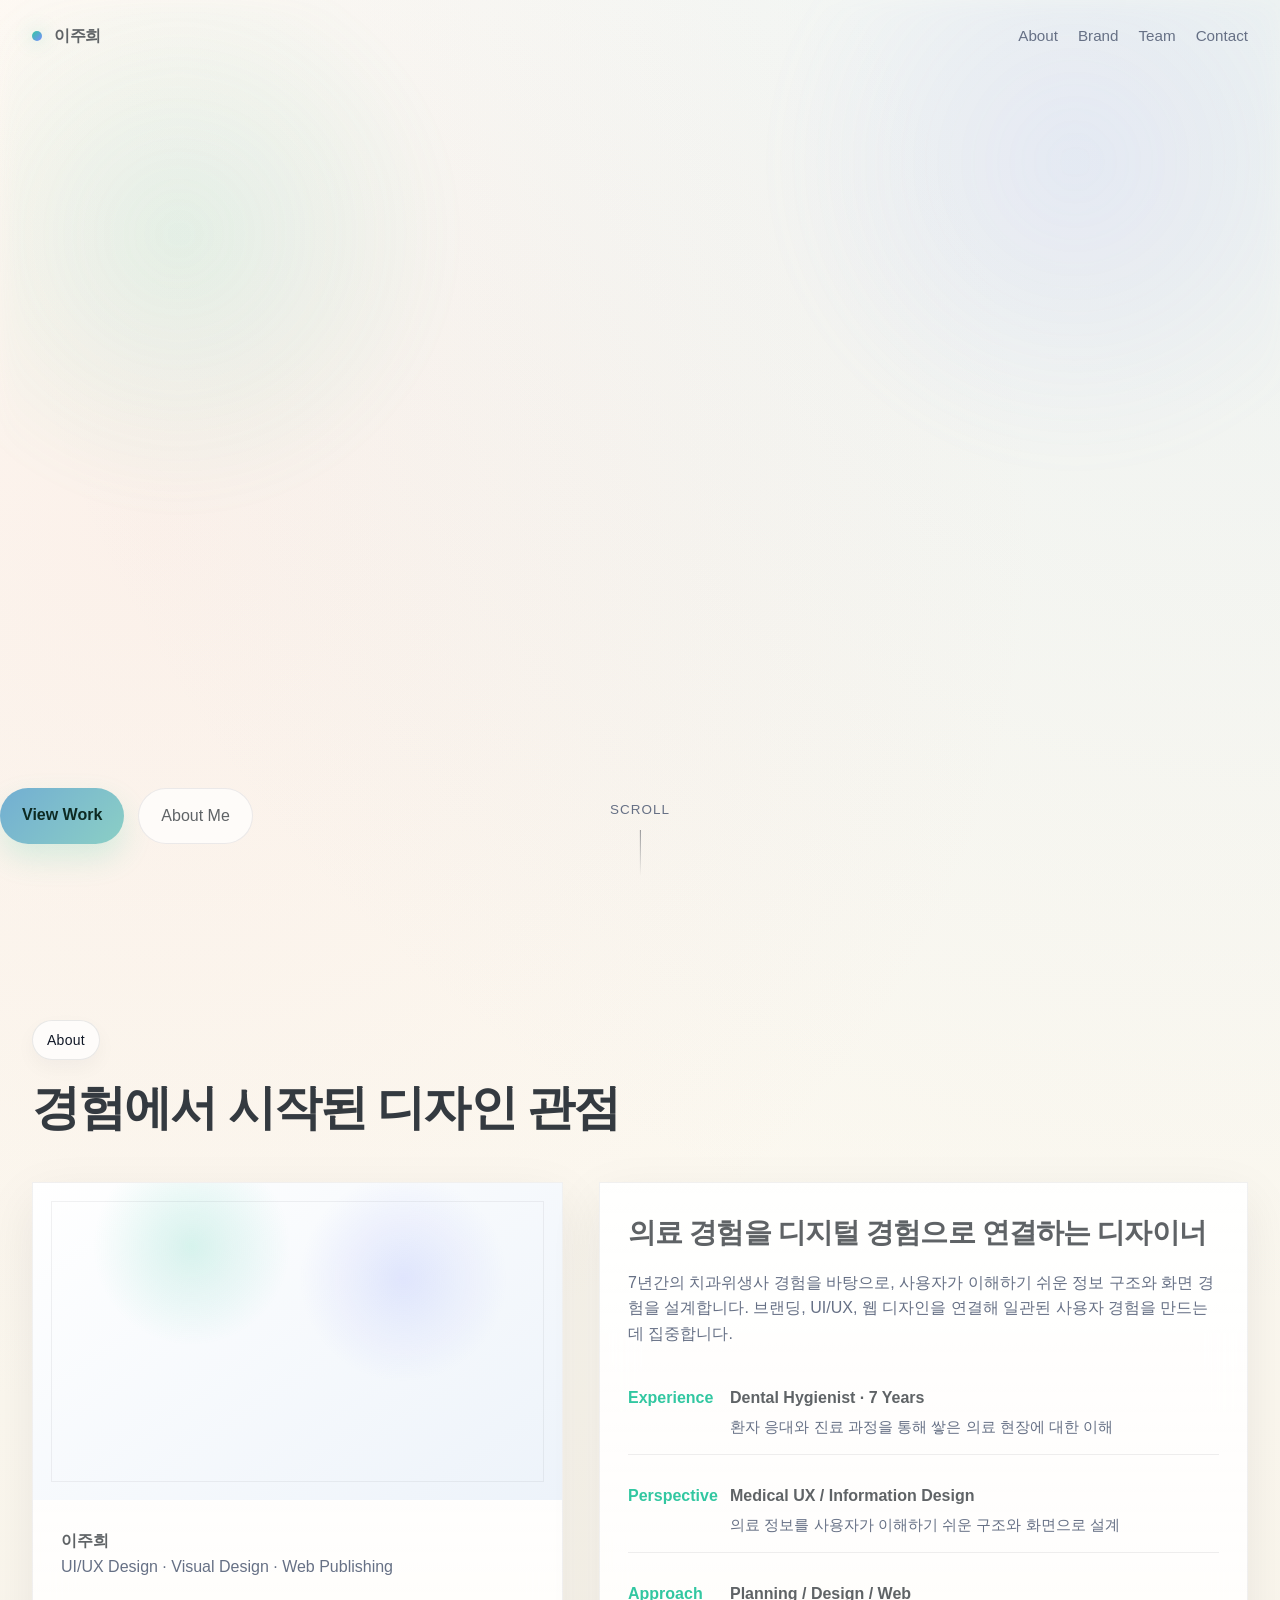
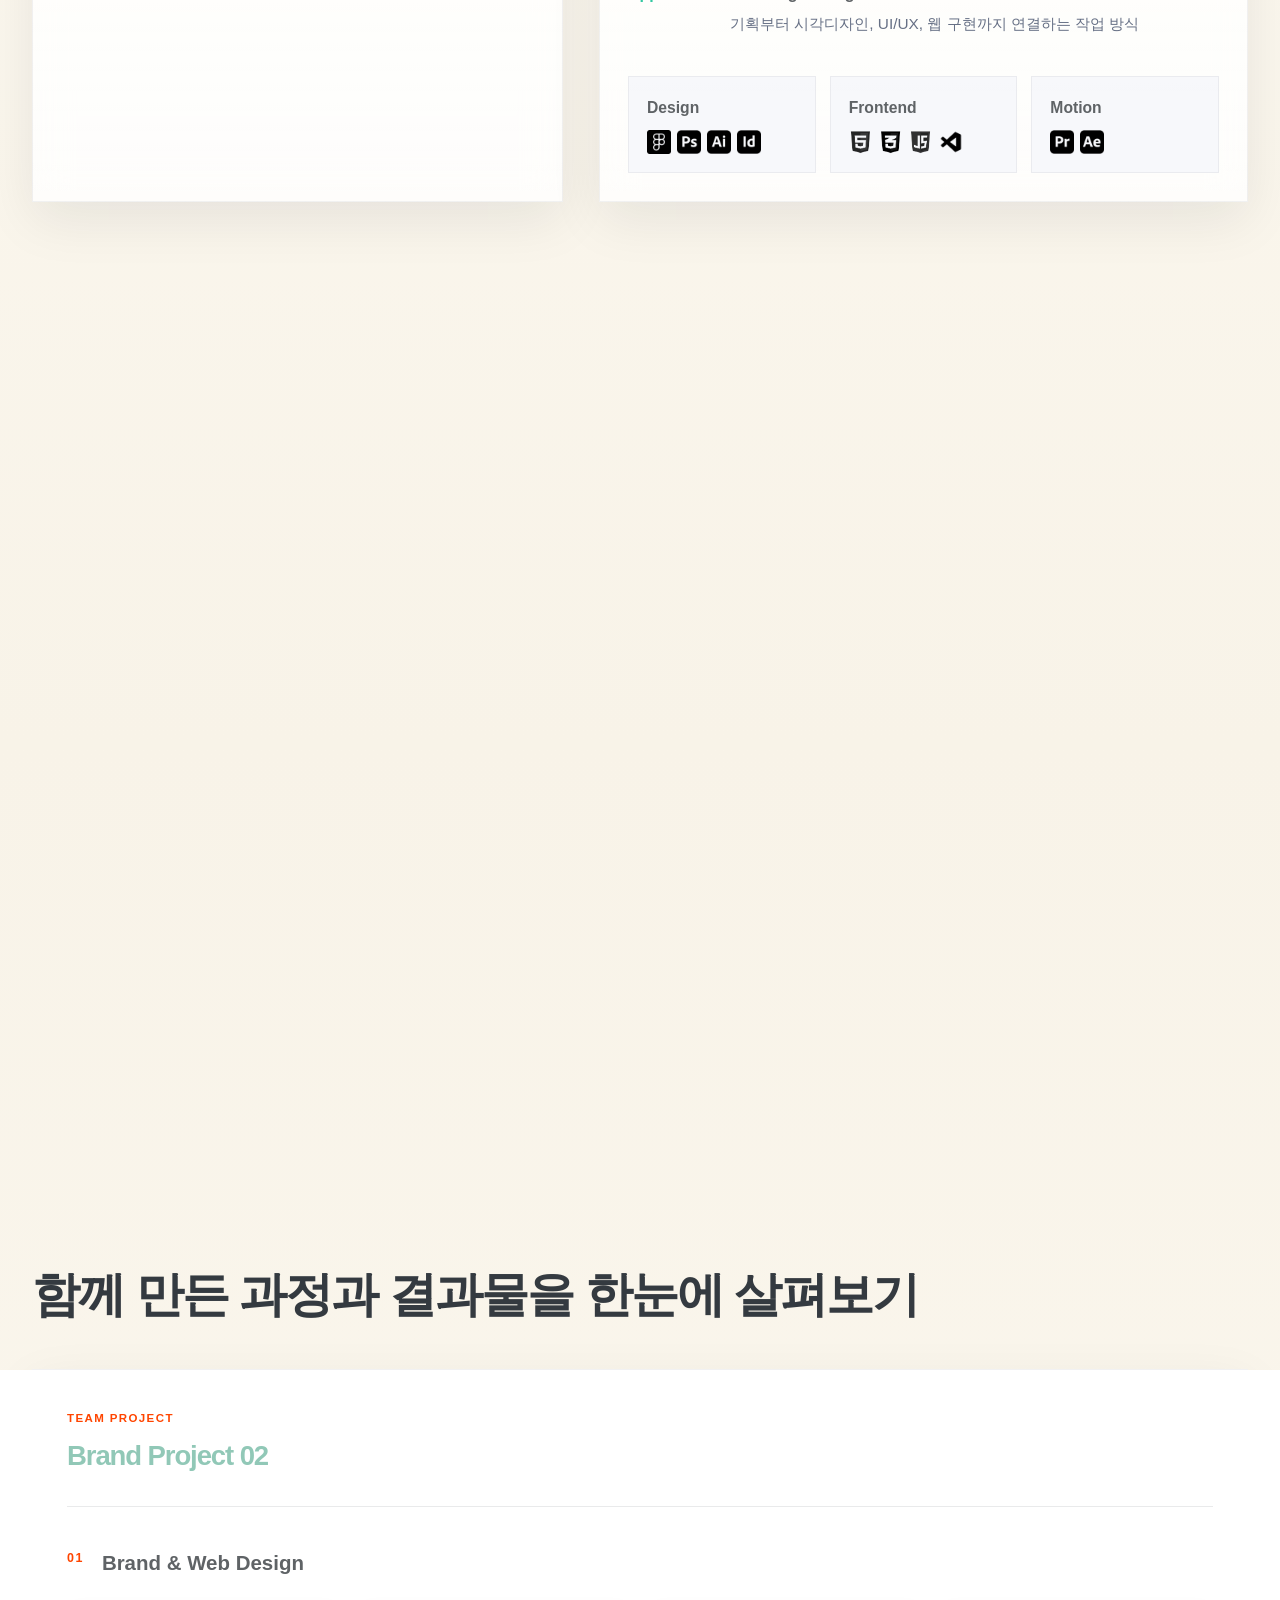
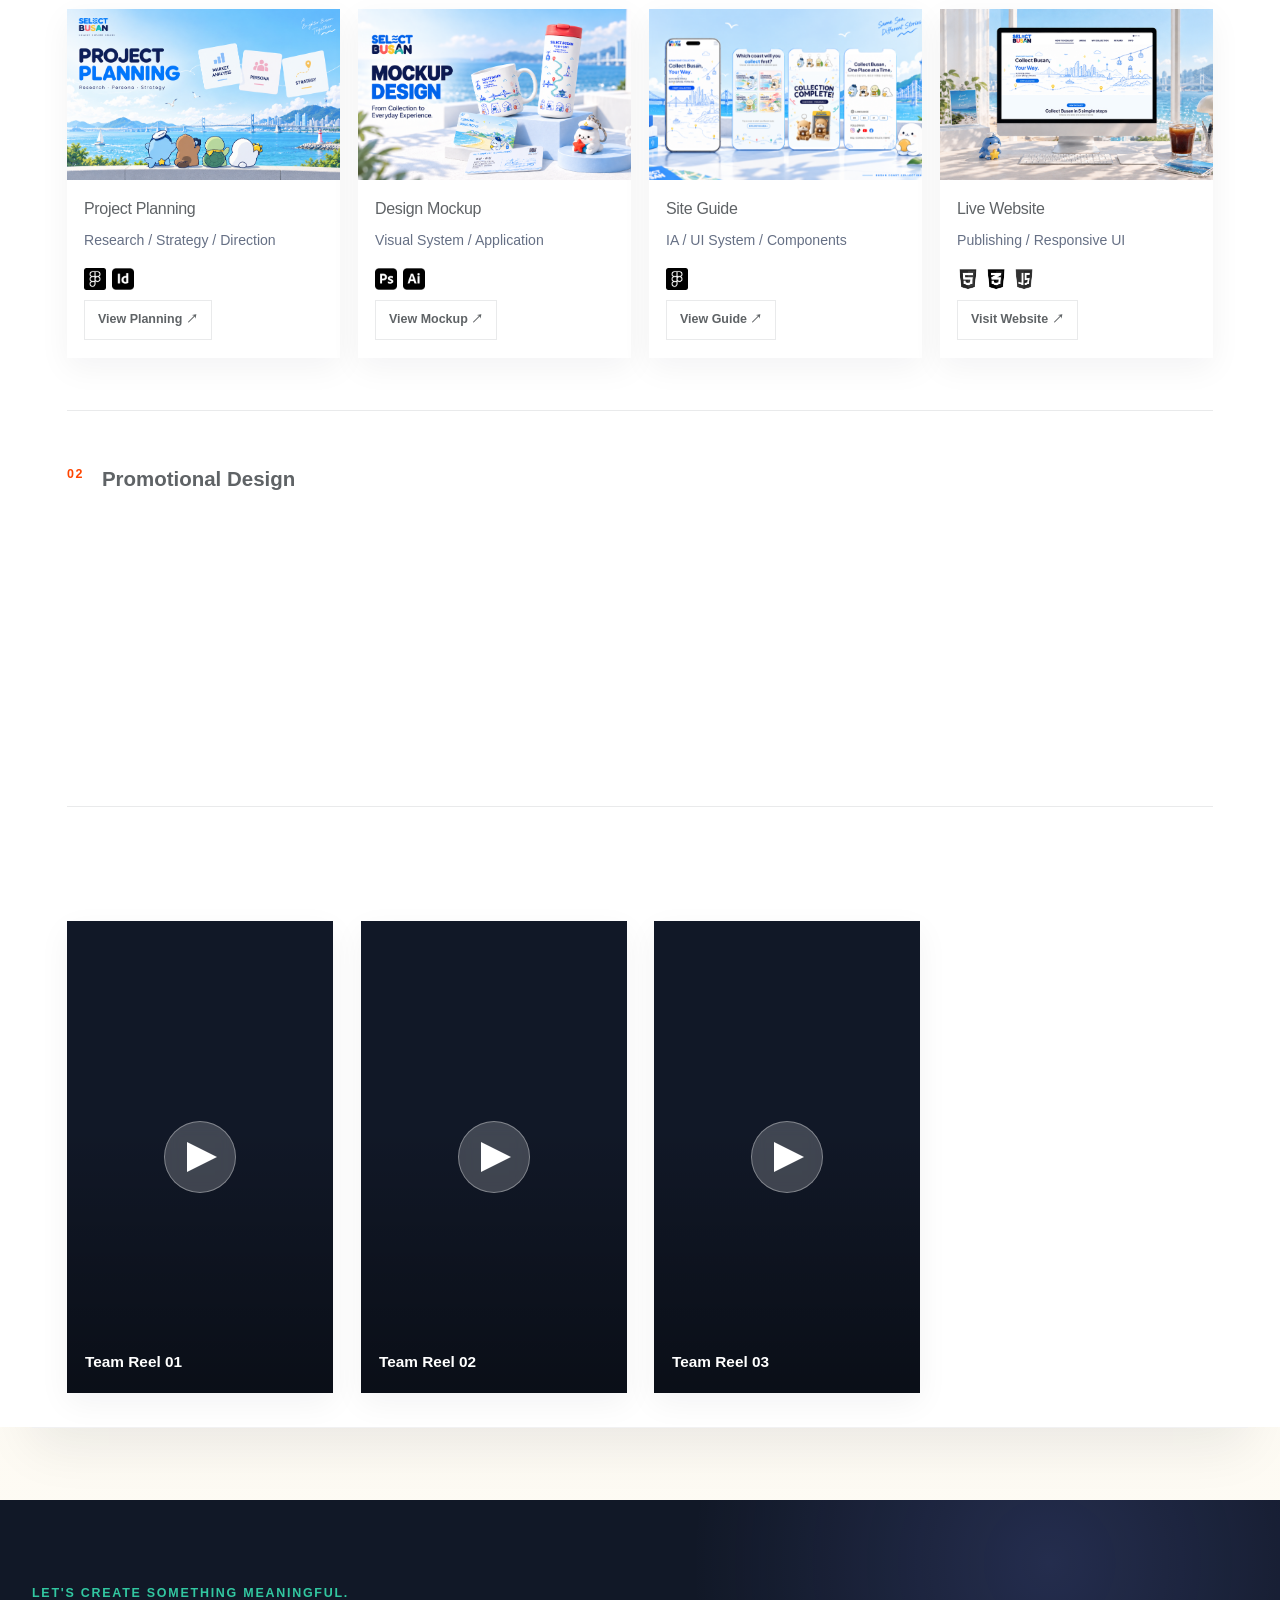
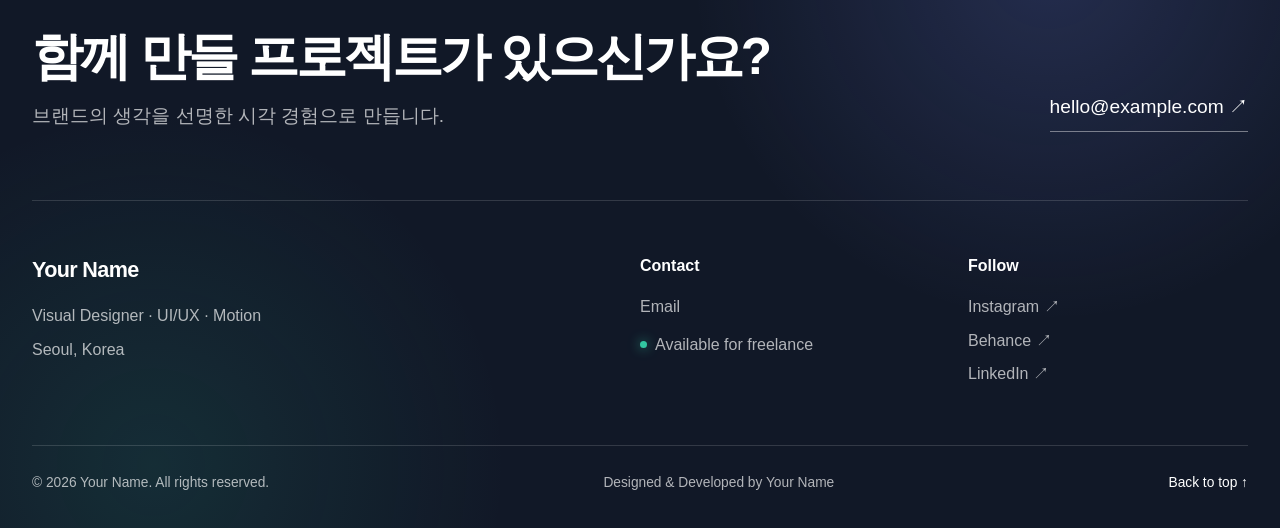
==== commit 1396753f: "Update index.html" ====
--- a/index.html
+++ b/index.html
@@ -43,7 +43,7 @@
         <div class="section-head reveal reveal-scale">
           <div>
             <span class="eyebrow">About</span>
-            <h2>이력과 기능을 함께 보여주는 소개 섹션</h2>
+            <h2>경험에서 시작된 디자인 관점</h2>
           </div>
           <!-- <p>
             단순한 자기소개가 아니라, 경력·작업 방향·도구 역량을 동시에 보여줄 수 있도록 설계한 영역입니다.
--- a/assets/css/style.css
+++ b/assets/css/style.css
@@ -334,7 +334,7 @@
 }
 
 .btn-primary {
-  background: linear-gradient(135deg, #4D94C4 0%, #69C9B7 100%);
+  background: linear-gradient(135deg, #72AED2 0%, #8BCFC5 100%);
   color: #0d2a22;
   font-weight: 700;
   box-shadow: 0 14px 30px rgba(50, 199, 161, 0.18);
@@ -516,7 +516,7 @@
   display: grid;
   grid-template-columns: 0.9fr 1.1fr;
   gap: 36px;
-  align-items: start;
+  align-items: stretch;
 }
 
 .card {
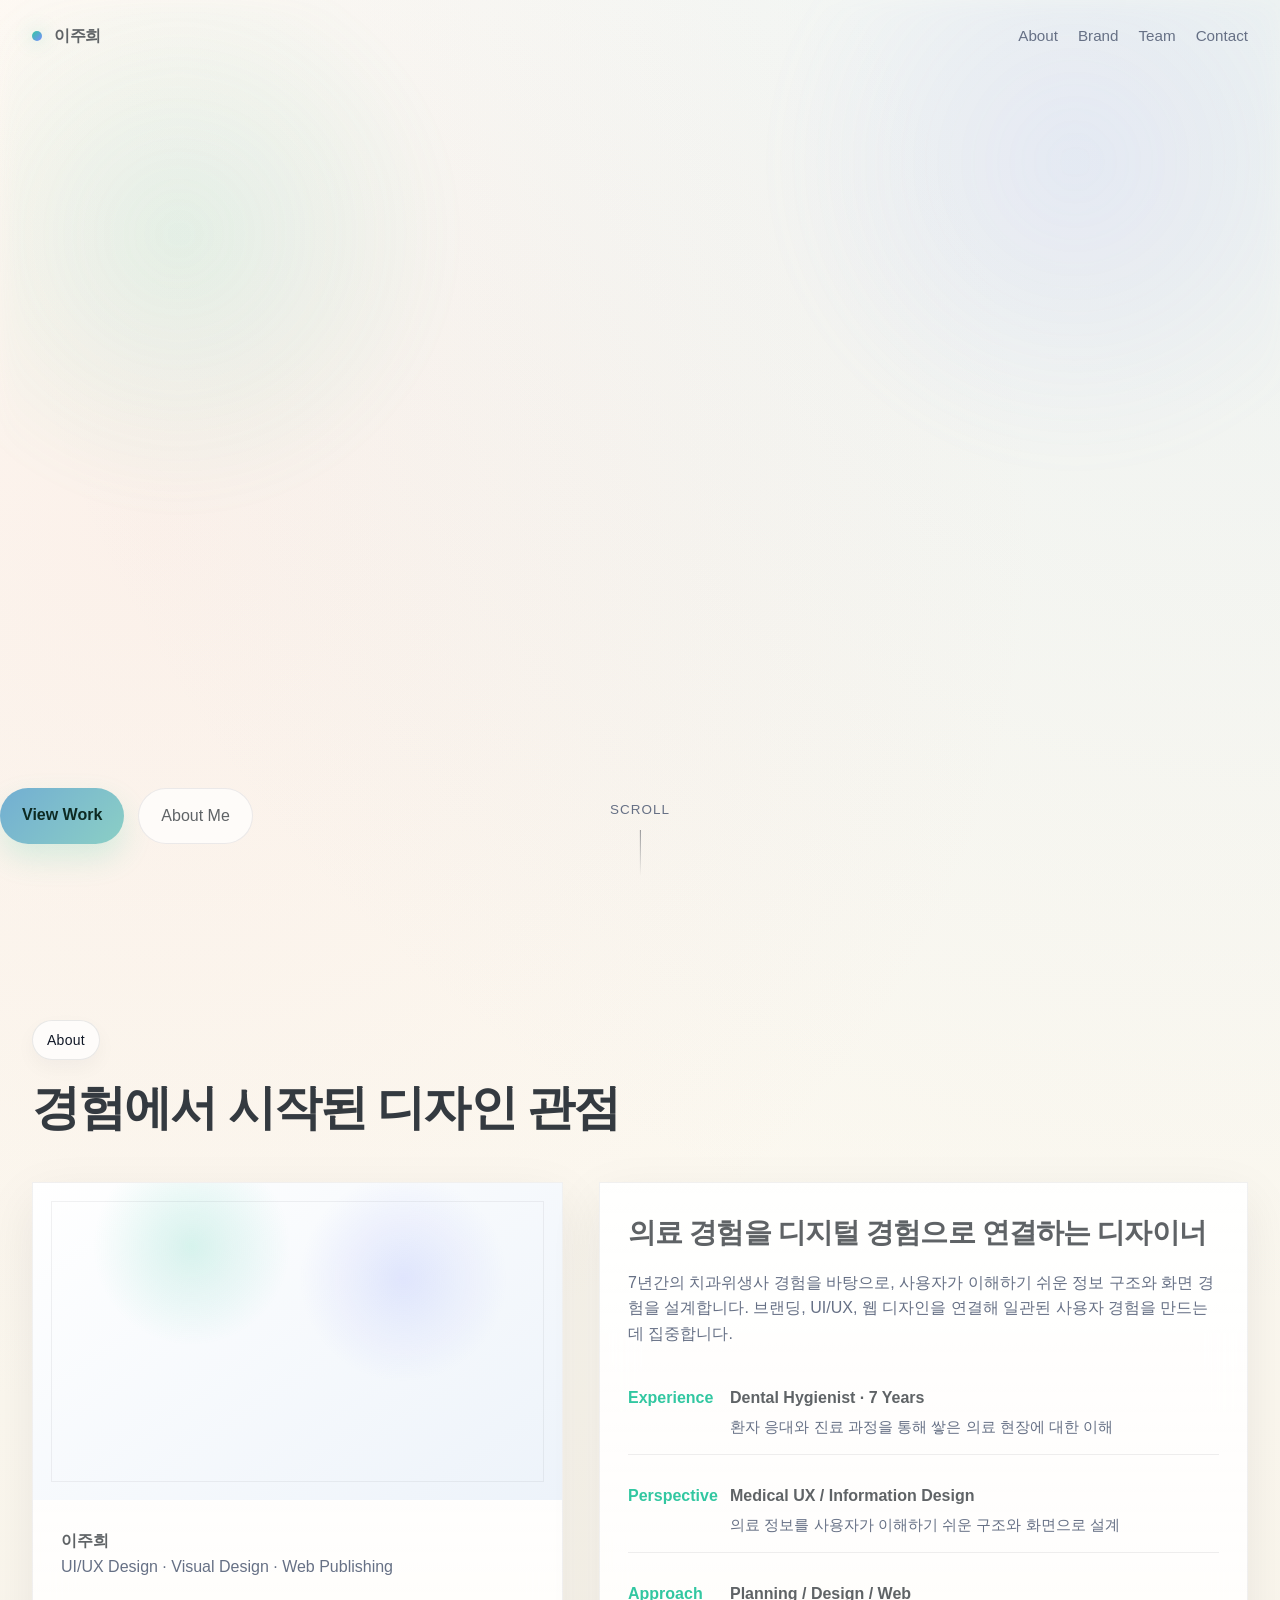
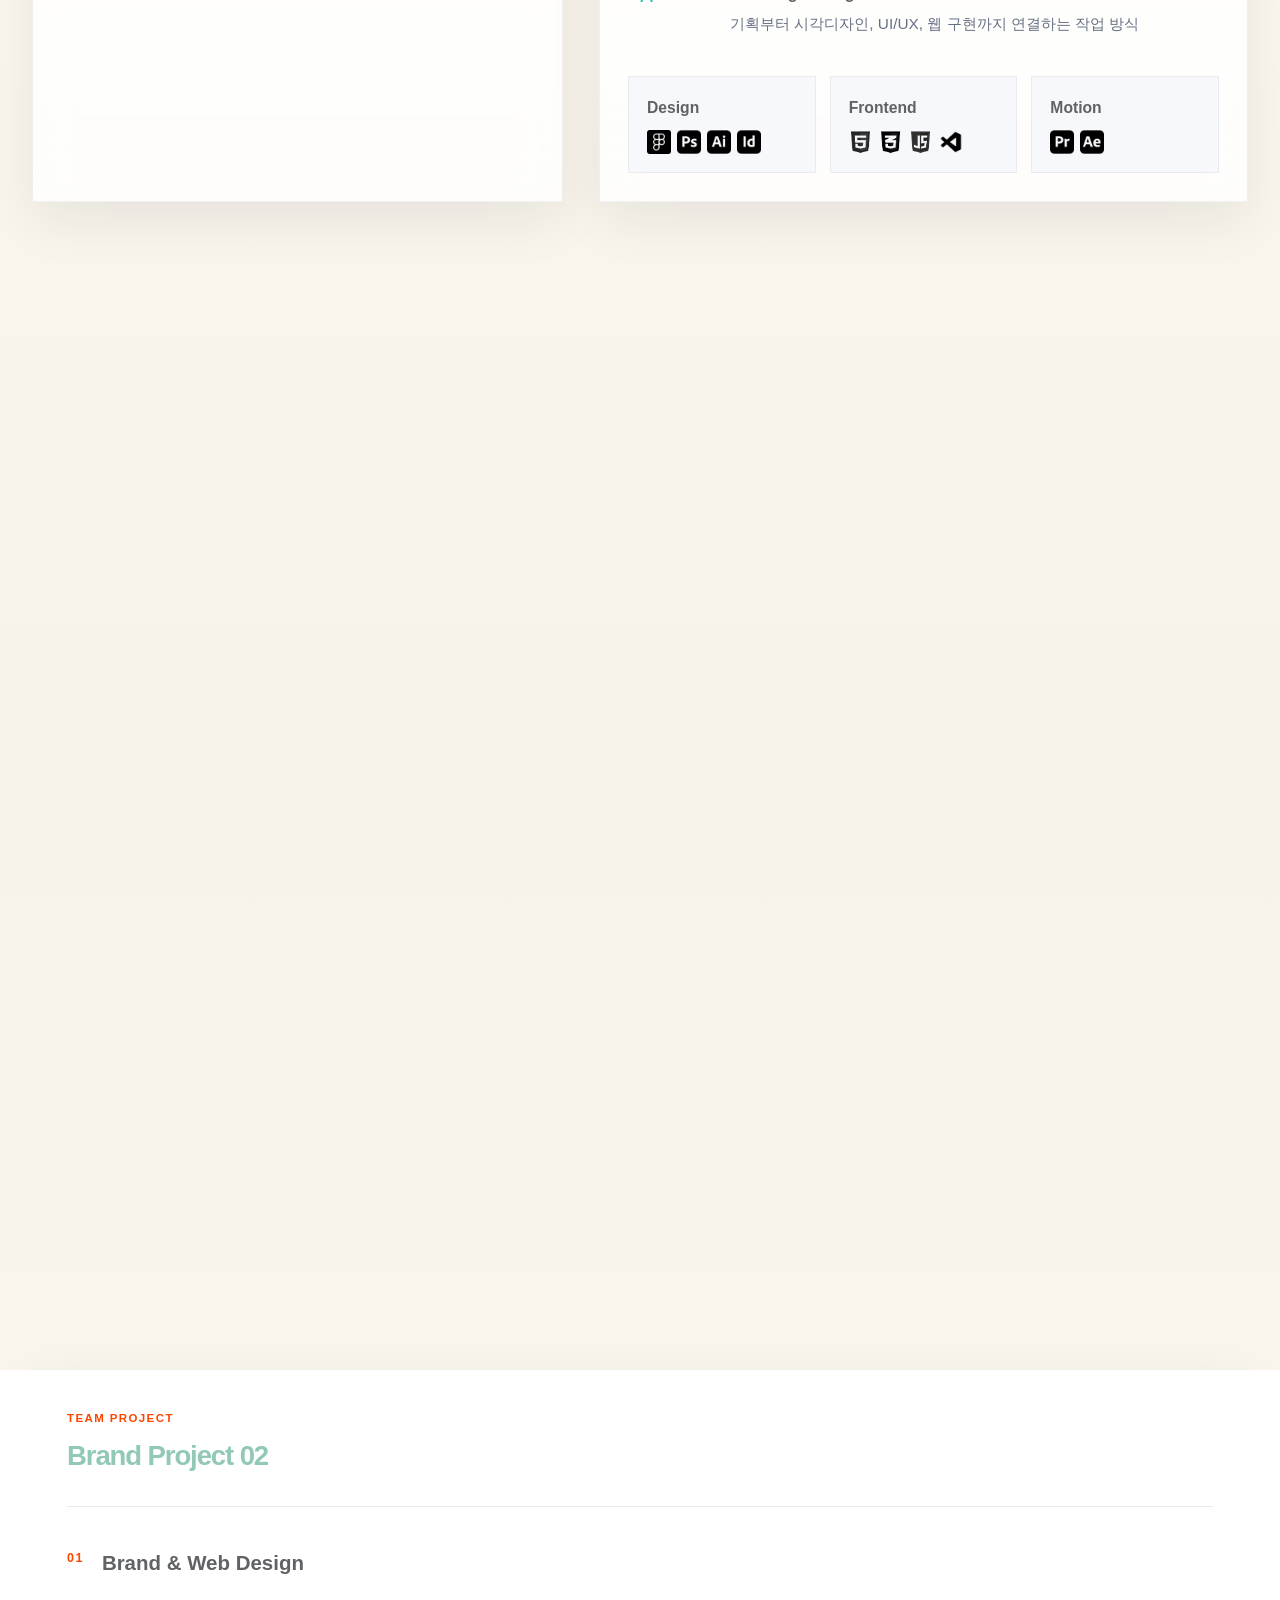
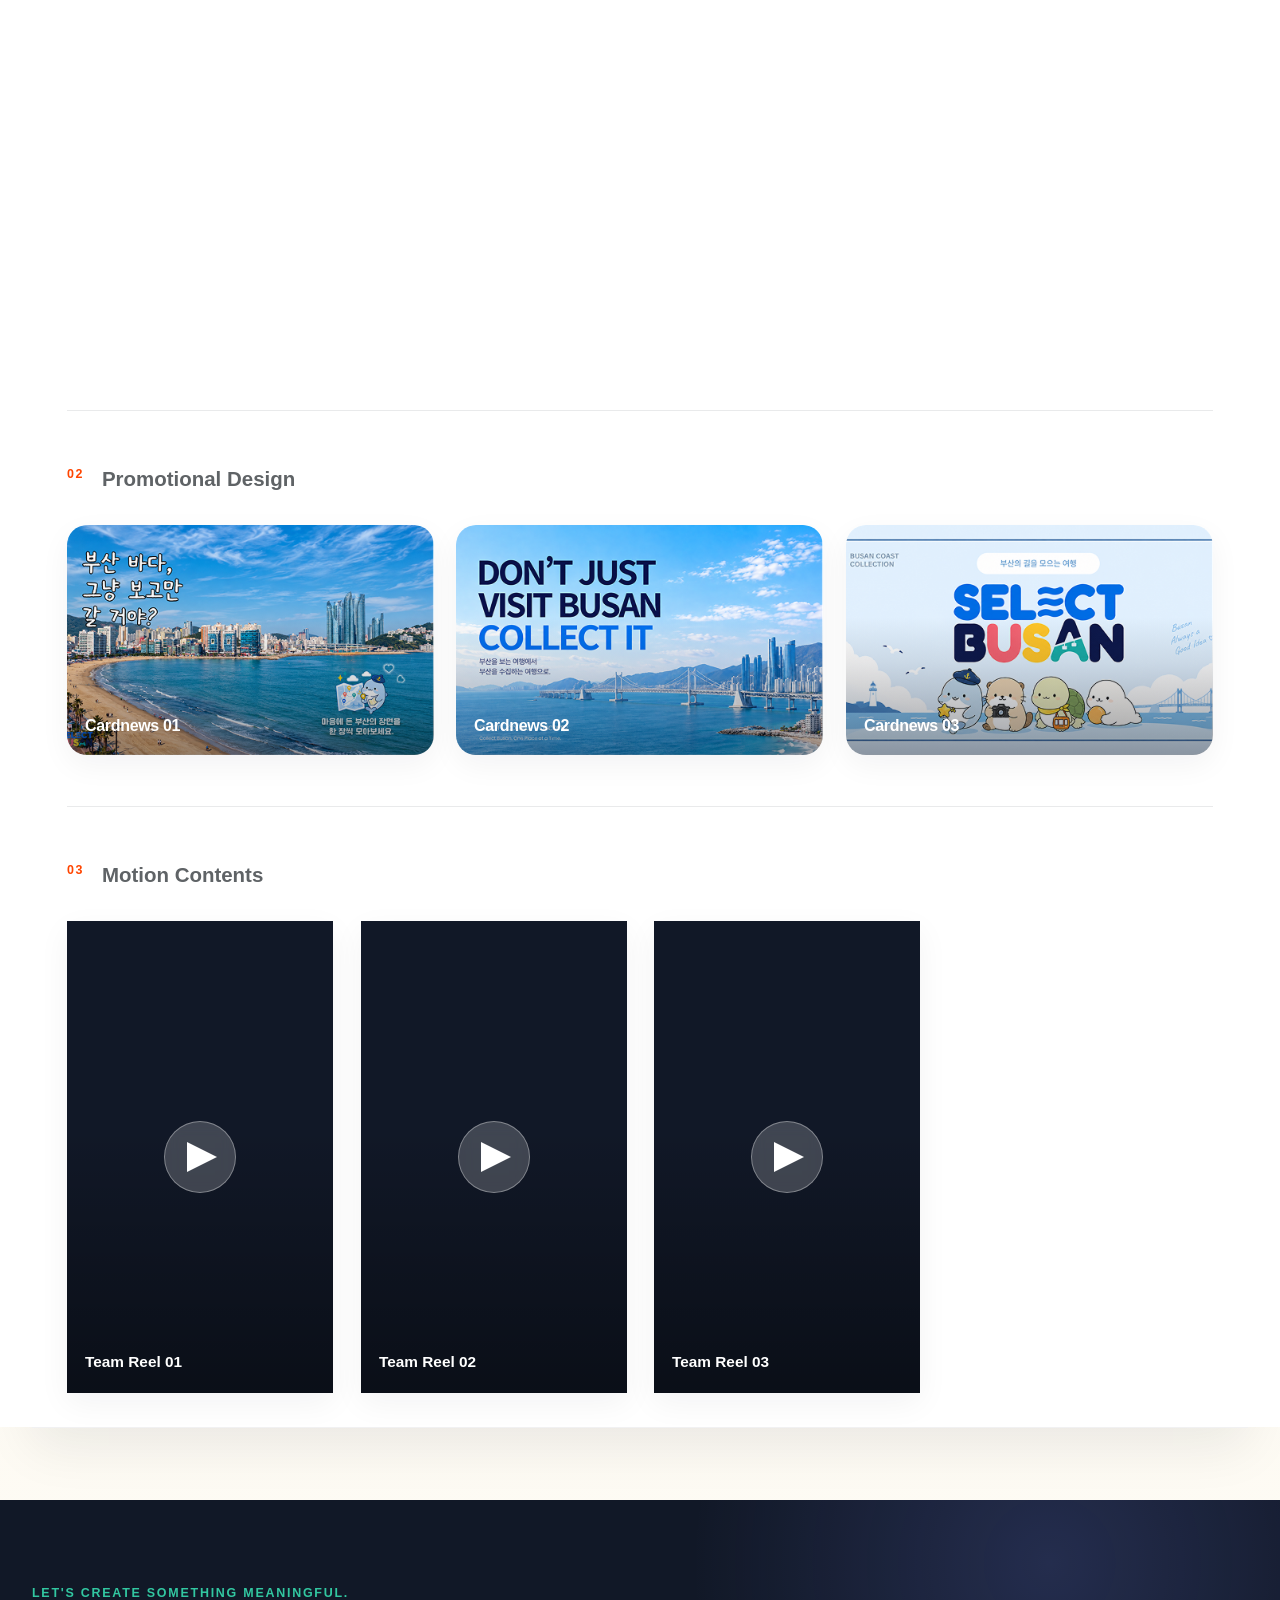
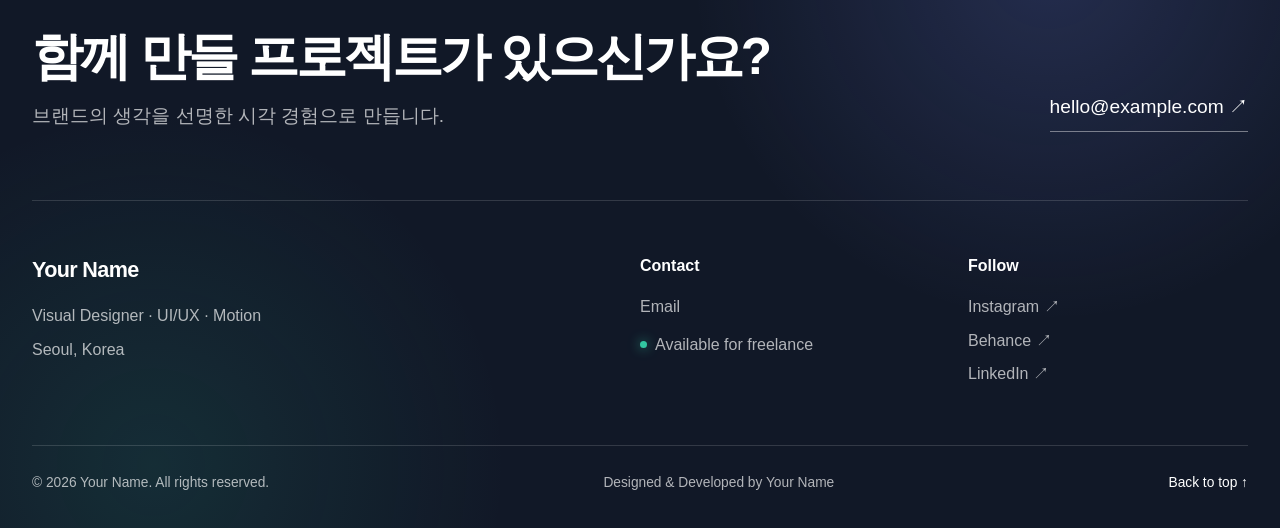
==== commit a10cf163: "Update index.html" ====
--- a/index.html
+++ b/index.html
@@ -165,7 +165,7 @@
 
                 <article class="thumb-card brand-thumb">
                   <a href="path/guide1.html" target="_blank">
-                    <img src="assets/img/brand.png" alt="brand">
+                    <img src="assets/img/brand1.png" alt="brand">
                     <div class="thumb-overlay"><strong>Brand Planning</strong><span>Concept / Tone /
                         Strategy</span><span class="thumb-tools"><img src="assets/img/tool_icon/figma.png"
                           alt="Figma"><img src="assets/img/tool_icon/illustrator.png" alt="Illustrator"></span><span
@@ -179,7 +179,7 @@
                       <source src="assets/video/brand_thumbnail_video_sample.mp4" type="video/mp4" />
                     </video> -->
 
-                    <img src="assets/img/sign.png" alt="brand">
+                    <img src="assets/img/brand2.png" alt="brand">
 
                     <div class="thumb-overlay"><strong>Mockup</strong><span>Packaging / Application</span><span
                         class="thumb-tools"><img src="assets/img/tool_icon/photoshop.png" alt="Photoshop"><img
